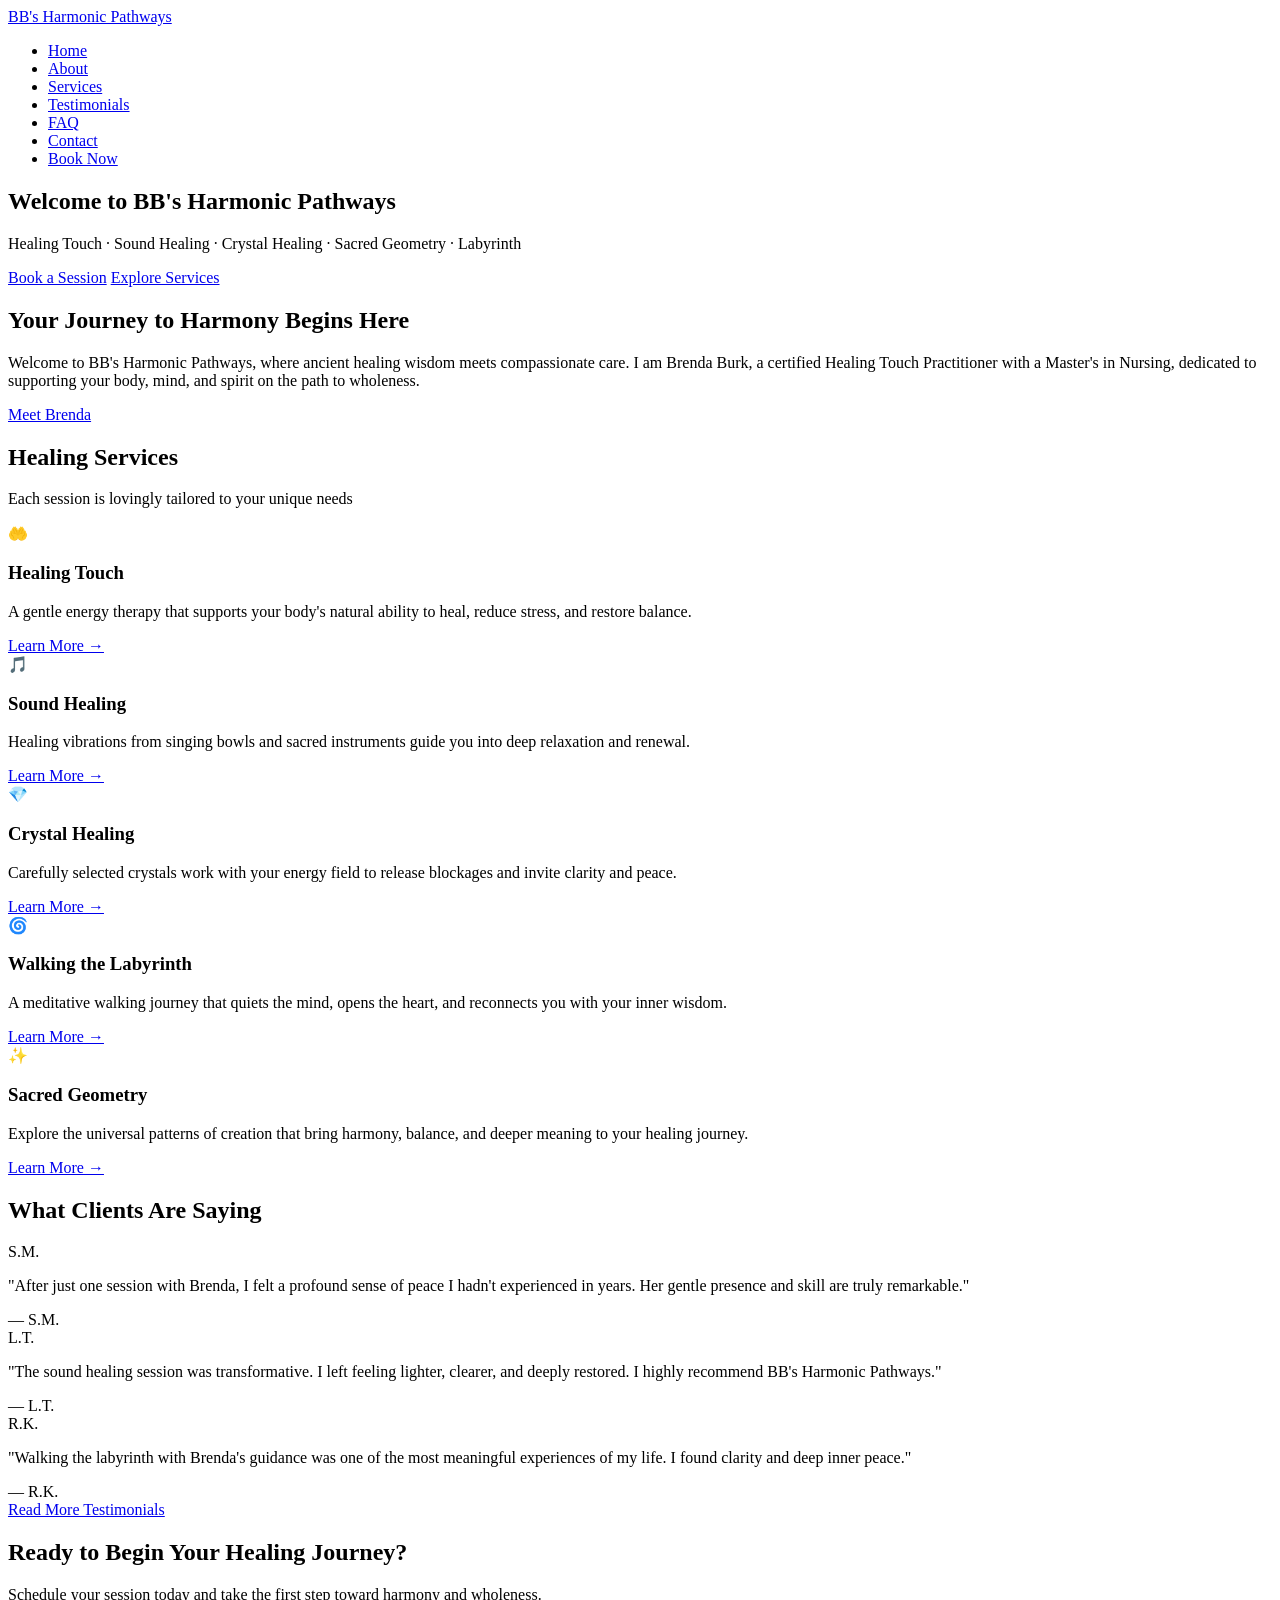
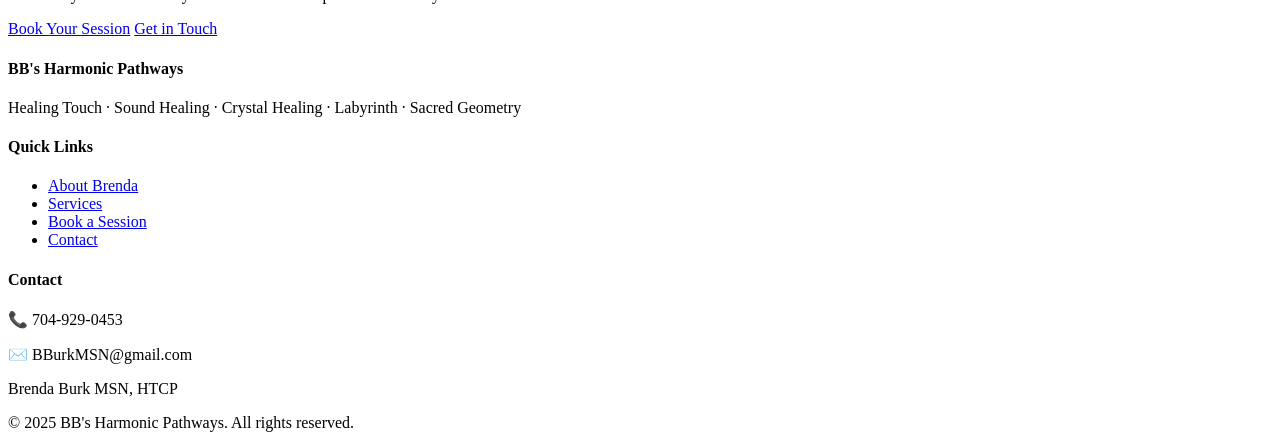
==== index.html @ 3b4ecc8a "Rename index.html.txt to index.html" ====
<!DOCTYPE html>
<html lang="en">
<head>
  <meta charset="UTF-8" />
  <meta name="viewport" content="width=device-width, initial-scale=1.0"/>
  <title>BB's Harmonic Pathways | Healing Touch & Sound Healing</title>
  <link rel="stylesheet" href="style.css" />
  <link href="https://fonts.googleapis.com/css2?family=Cormorant+Garamond:wght@300;400;600&family=Lato:wght@300;400&display=swap" rel="stylesheet"/>
</head>
<body>

  <!-- NAVIGATION -->
  <nav class="navbar">
    <div class="nav-container">
      <a href="index.html" class="nav-logo">BB's Harmonic Pathways</a>
      <ul class="nav-menu">
        <li><a href="index.html" class="active">Home</a></li>
        <li><a href="about.html">About</a></li>
        <li><a href="services.html">Services</a></li>
        <li><a href="testimonials.html">Testimonials</a></li>
        <li><a href="faq.html">FAQ</a></li>
        <li><a href="contact.html">Contact</a></li>
        <li><a href="booking.html" class="nav-book">Book Now</a></li>
      </ul>
    </div>
  </nav>

  <!-- HERO SECTION -->
  <section class="hero">
    <div class="hero-overlay"></div>
    <div class="hero-content">
      <h1>Welcome to BB's Harmonic Pathways</h1>
      <p>Healing Touch · Sound Healing · Crystal Healing · Sacred Geometry · Labyrinth</p>
      <a href="booking.html" class="btn-primary">Book a Session</a>
      <a href="services.html" class="btn-secondary">Explore Services</a>
    </div>
  </section>

  <!-- INTRO SECTION -->
  <section class="intro section-padding">
    <div class="container">
      <h2>Your Journey to Harmony Begins Here</h2>
      <p>Welcome to BB's Harmonic Pathways, where ancient healing wisdom meets compassionate care. I am Brenda Burk, a certified Healing Touch Practitioner with a Master's in Nursing, dedicated to supporting your body, mind, and spirit on the path to wholeness.</p>
      <a href="about.html" class="btn-primary">Meet Brenda</a>
    </div>
  </section>

  <!-- SERVICES OVERVIEW -->
  <section class="services-overview section-padding bg-light">
    <div class="container">
      <h2>Healing Services</h2>
      <p class="section-subtitle">Each session is lovingly tailored to your unique needs</p>
      <div class="services-grid">

        <div class="service-card">
          <div class="service-icon">🤲</div>
          <h3>Healing Touch</h3>
          <p>A gentle energy therapy that supports your body's natural ability to heal, reduce stress, and restore balance.</p>
          <a href="services.html#healing-touch" class="btn-link">Learn More →</a>
        </div>

        <div class="service-card">
          <div class="service-icon">🎵</div>
          <h3>Sound Healing</h3>
          <p>Healing vibrations from singing bowls and sacred instruments guide you into deep relaxation and renewal.</p>
          <a href="services.html#sound-healing" class="btn-link">Learn More →</a>
        </div>

        <div class="service-card">
          <div class="service-icon">💎</div>
          <h3>Crystal Healing</h3>
          <p>Carefully selected crystals work with your energy field to release blockages and invite clarity and peace.</p>
          <a href="services.html#crystal-healing" class="btn-link">Learn More →</a>
        </div>

        <div class="service-card">
          <div class="service-icon">🌀</div>
          <h3>Walking the Labyrinth</h3>
          <p>A meditative walking journey that quiets the mind, opens the heart, and reconnects you with your inner wisdom.</p>
          <a href="services.html#labyrinth" class="btn-link">Learn More →</a>
        </div>

        <div class="service-card">
          <div class="service-icon">✨</div>
          <h3>Sacred Geometry</h3>
          <p>Explore the universal patterns of creation that bring harmony, balance, and deeper meaning to your healing journey.</p>
          <a href="services.html#sacred-geometry" class="btn-link">Learn More →</a>
        </div>

      </div>
    </div>
  </section>

  <!-- TESTIMONIALS PREVIEW -->
  <section class="testimonials-preview section-padding">
    <div class="container">
      <h2>What Clients Are Saying</h2>
      <div class="testimonials-grid">

        <div class="testimonial-card">
          <div class="testimonial-avatar">S.M.</div>
          <p>"After just one session with Brenda, I felt a profound sense of peace I hadn't experienced in years. Her gentle presence and skill are truly remarkable."</p>
          <span class="testimonial-name">— S.M.</span>
        </div>

        <div class="testimonial-card">
          <div class="testimonial-avatar">L.T.</div>
          <p>"The sound healing session was transformative. I left feeling lighter, clearer, and deeply restored. I highly recommend BB's Harmonic Pathways."</p>
          <span class="testimonial-name">— L.T.</span>
        </div>

        <div class="testimonial-card">
          <div class="testimonial-avatar">R.K.</div>
          <p>"Walking the labyrinth with Brenda's guidance was one of the most meaningful experiences of my life. I found clarity and deep inner peace."</p>
          <span class="testimonial-name">— R.K.</span>
        </div>

      </div>
      <a href="testimonials.html" class="btn-primary">Read More Testimonials</a>
    </div>
  </section>

  <!-- CALL TO ACTION -->
  <section class="cta section-padding bg-dark">
    <div class="container">
      <h2>Ready to Begin Your Healing Journey?</h2>
      <p>Schedule your session today and take the first step toward harmony and wholeness.</p>
      <a href="booking.html" class="btn-primary">Book Your Session</a>
      <a href="contact.html" class="btn-secondary">Get in Touch</a>
    </div>
  </section>

  <!-- FOOTER -->
  <footer class="footer">
    <div class="container">
      <div class="footer-grid">
        <div class="footer-col">
          <h4>BB's Harmonic Pathways</h4>
          <p>Healing Touch · Sound Healing · Crystal Healing · Labyrinth · Sacred Geometry</p>
        </div>
        <div class="footer-col">
          <h4>Quick Links</h4>
          <ul>
            <li><a href="about.html">About Brenda</a></li>
            <li><a href="services.html">Services</a></li>
            <li><a href="booking.html">Book a Session</a></li>
            <li><a href="contact.html">Contact</a></li>
          </ul>
        </div>
        <div class="footer-col">
          <h4>Contact</h4>
          <p>📞 704-929-0453</p>
          <p>✉️ BBurkMSN@gmail.com</p>
          <p>Brenda Burk MSN, HTCP</p>
        </div>
      </div>
      <div class="footer-bottom">
        <p>&copy; 2025 BB's Harmonic Pathways. All rights reserved.</p>
      </div>
    </div>
  </footer>

</body>
</html>
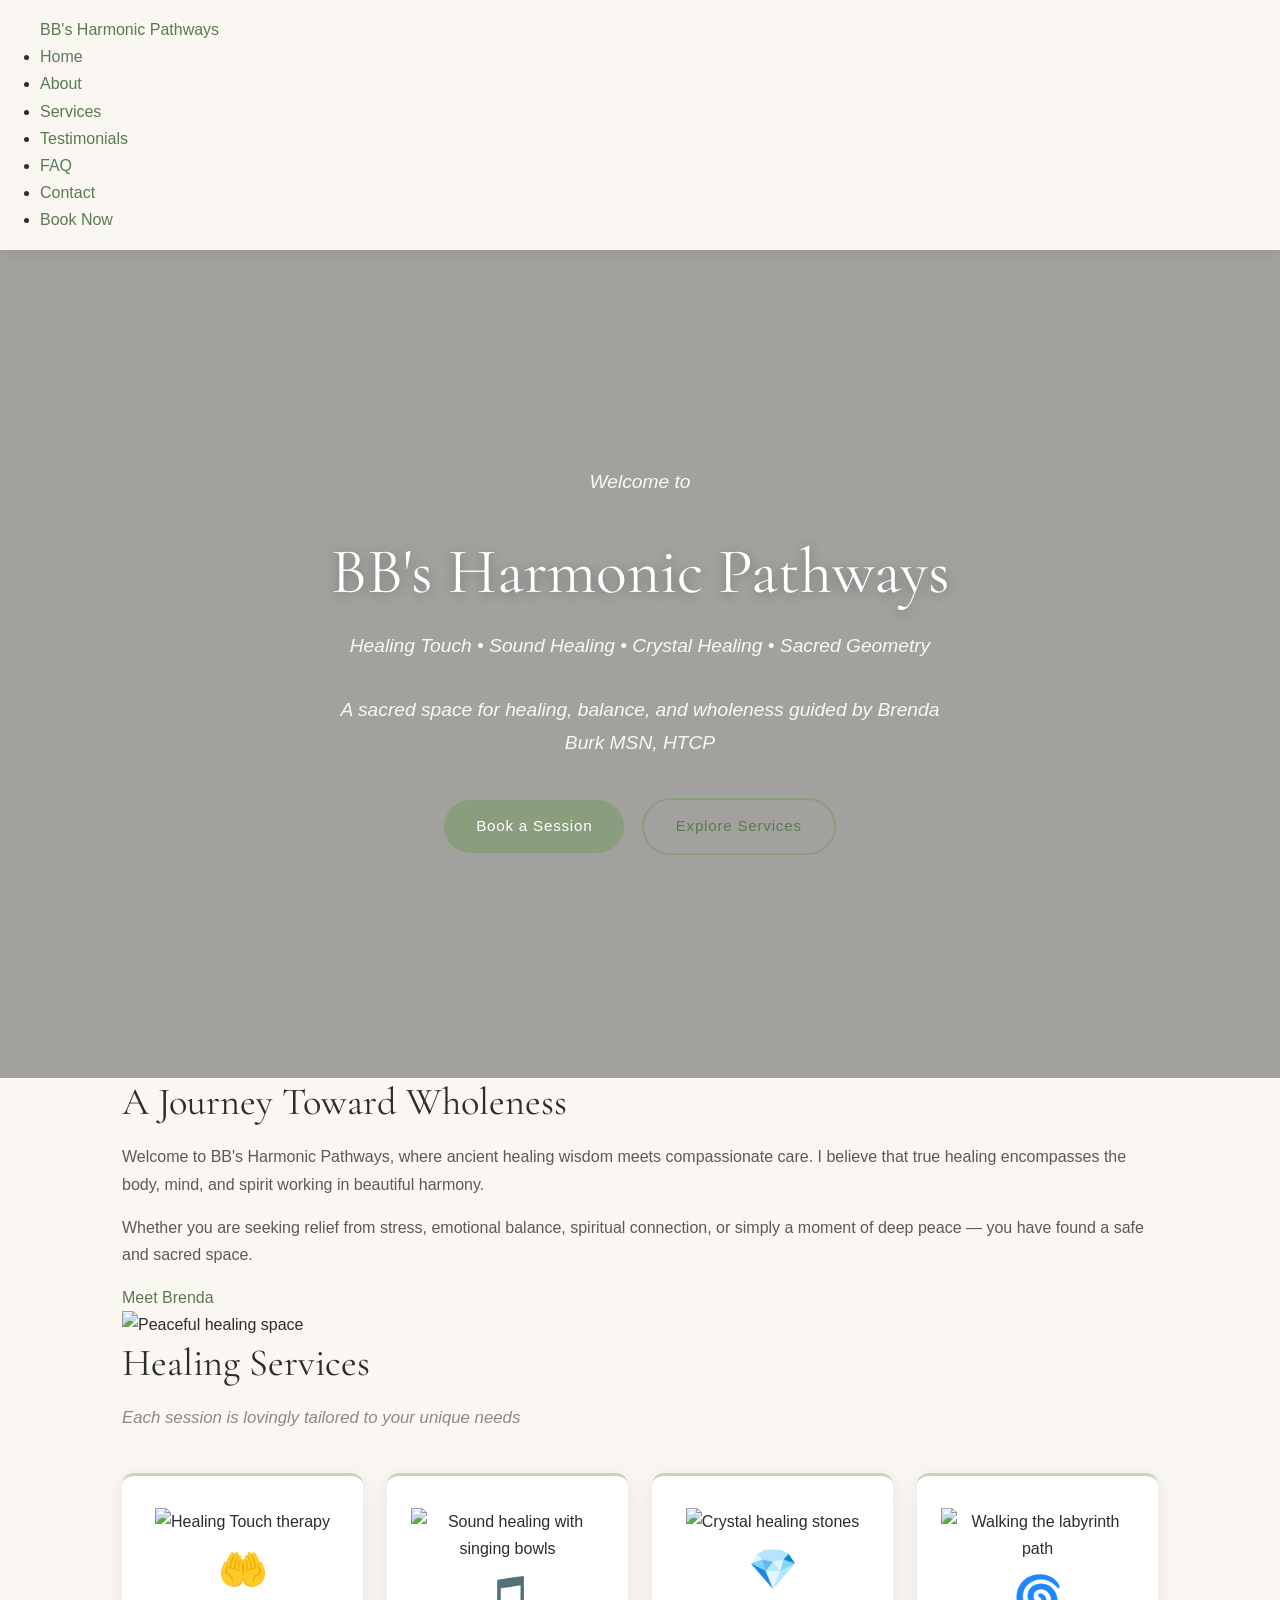
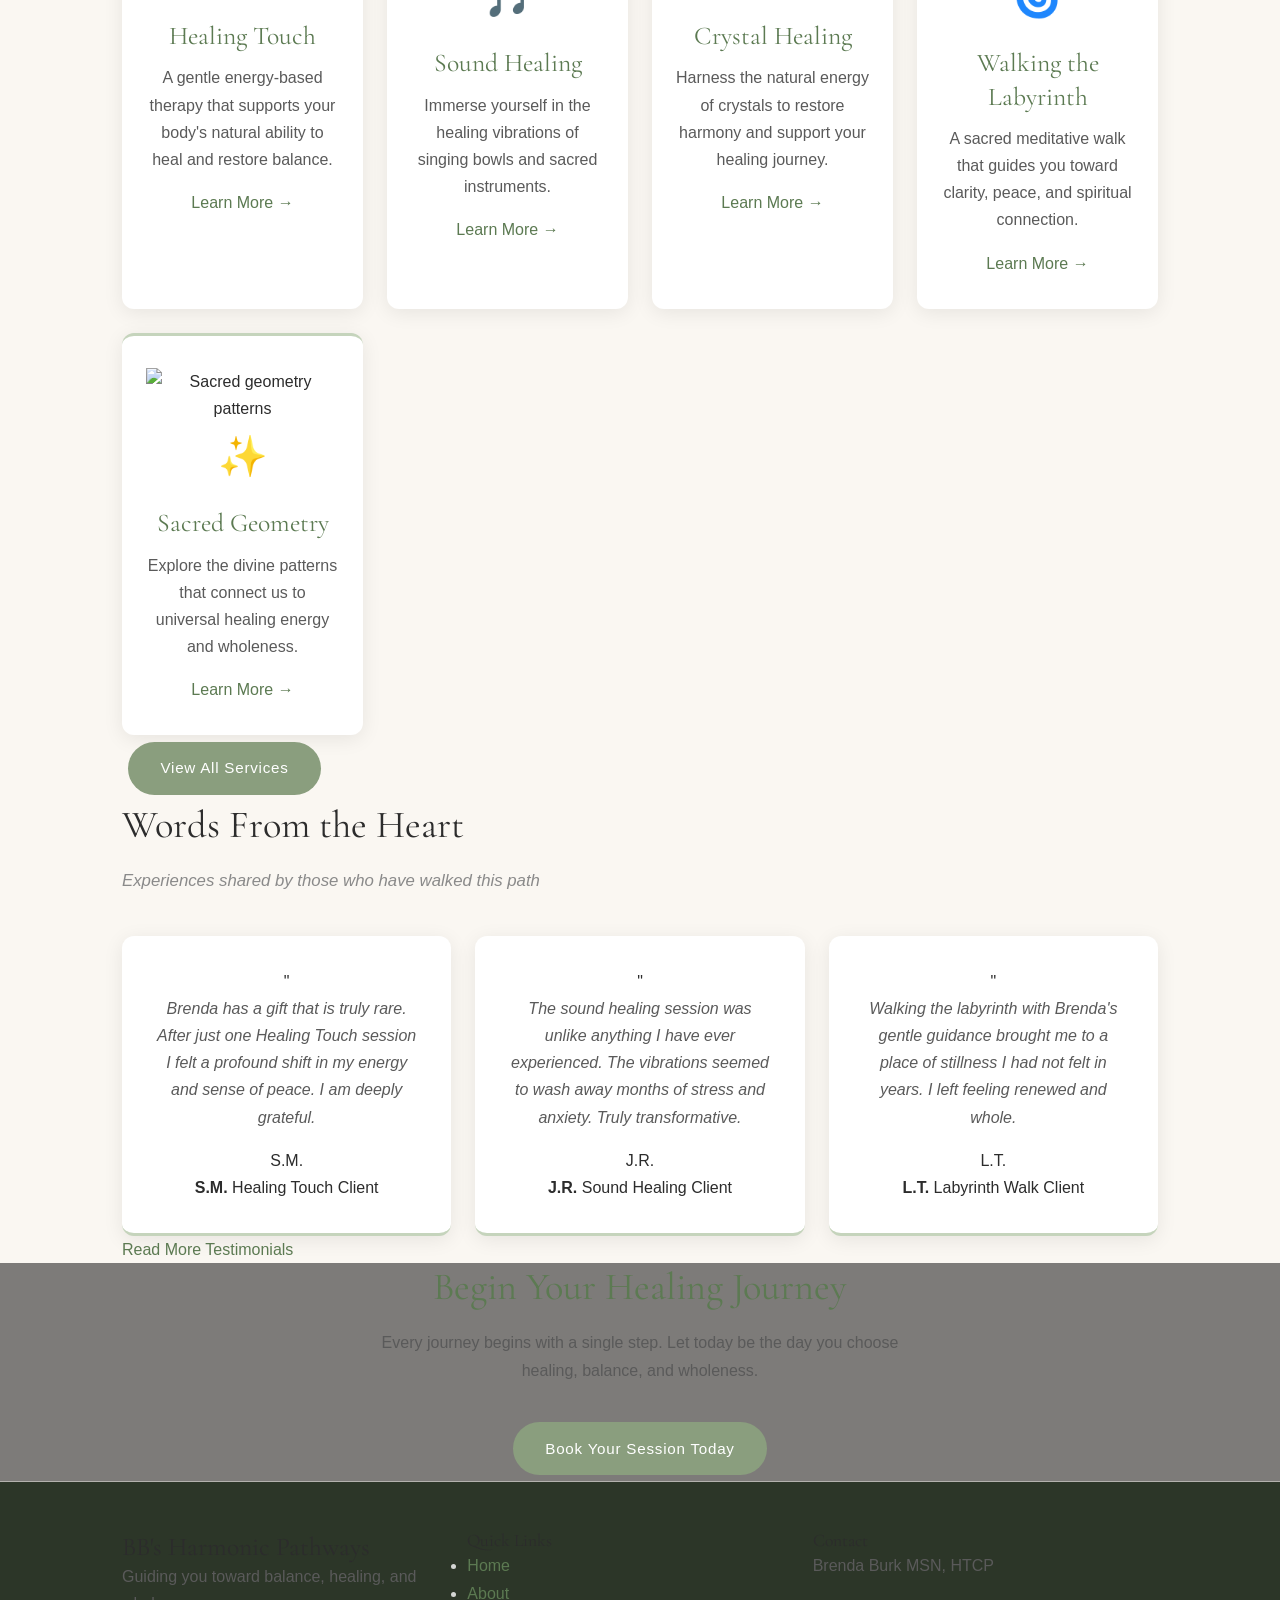
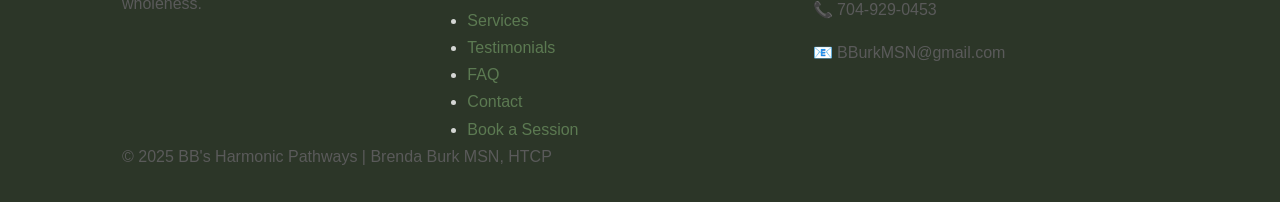
==== commit b452d0b8: "Update index.html" ====
--- a/index.html
+++ b/index.html
@@ -1,164 +1,229 @@
 <!DOCTYPE html>
 <html lang="en">
 <head>
-  <meta charset="UTF-8" />
-  <meta name="viewport" content="width=device-width, initial-scale=1.0"/>
-  <title>BB's Harmonic Pathways | Healing Touch & Sound Healing</title>
-  <link rel="stylesheet" href="style.css" />
-  <link href="https://fonts.googleapis.com/css2?family=Cormorant+Garamond:wght@300;400;600&family=Lato:wght@300;400&display=swap" rel="stylesheet"/>
+    <meta charset="UTF-8">
+    <meta name="viewport" content="width=device-width, initial-scale=1.0">
+    <title>BB's Harmonic Pathways | Healing Touch & Energy Healing</title>
+    <link rel="stylesheet" href="style.css">
+    <link href="https://fonts.googleapis.com/css2?family=Cormorant+Garamond:ital,wght@0,300;0,400;0,600;1,300&family=Raleway:wght@300;400;500&display=swap" rel="stylesheet">
 </head>
 <body>
 
-  <!-- NAVIGATION -->
-  <nav class="navbar">
+<!-- NAVIGATION -->
+<nav class="navbar">
     <div class="nav-container">
-      <a href="index.html" class="nav-logo">BB's Harmonic Pathways</a>
-      <ul class="nav-menu">
-        <li><a href="index.html" class="active">Home</a></li>
-        <li><a href="about.html">About</a></li>
-        <li><a href="services.html">Services</a></li>
-        <li><a href="testimonials.html">Testimonials</a></li>
-        <li><a href="faq.html">FAQ</a></li>
-        <li><a href="contact.html">Contact</a></li>
-        <li><a href="booking.html" class="nav-book">Book Now</a></li>
-      </ul>
-    </div>
-  </nav>
-
-  <!-- HERO SECTION -->
-  <section class="hero">
-    <div class="hero-overlay"></div>
+        <a href="index.html" class="nav-logo">BB's Harmonic Pathways</a>
+        <ul class="nav-menu">
+            <li><a href="index.html" class="active">Home</a></li>
+            <li><a href="about.html">About</a></li>
+            <li><a href="services.html">Services</a></li>
+            <li><a href="testimonials.html">Testimonials</a></li>
+            <li><a href="faq.html">FAQ</a></li>
+            <li><a href="contact.html">Contact</a></li>
+            <li><a href="booking.html" class="nav-book">Book Now</a></li>
+        </ul>
+    </div>
+</nav>
+
+<!-- HERO SECTION -->
+<section class="hero" style="background-image: linear-gradient(rgba(0,0,0,0.35), rgba(0,0,0,0.35)), url('https://images.unsplash.com/photo-1518241353330-0f7941c2d9b5?w=1920&q=80'); background-size: cover; background-position: center;">
     <div class="hero-content">
-      <h1>Welcome to BB's Harmonic Pathways</h1>
-      <p>Healing Touch · Sound Healing · Crystal Healing · Sacred Geometry · Labyrinth</p>
-      <a href="booking.html" class="btn-primary">Book a Session</a>
-      <a href="services.html" class="btn-secondary">Explore Services</a>
-    </div>
-  </section>
-
-  <!-- INTRO SECTION -->
-  <section class="intro section-padding">
-    <div class="container">
-      <h2>Your Journey to Harmony Begins Here</h2>
-      <p>Welcome to BB's Harmonic Pathways, where ancient healing wisdom meets compassionate care. I am Brenda Burk, a certified Healing Touch Practitioner with a Master's in Nursing, dedicated to supporting your body, mind, and spirit on the path to wholeness.</p>
-      <a href="about.html" class="btn-primary">Meet Brenda</a>
-    </div>
-  </section>
-
-  <!-- SERVICES OVERVIEW -->
-  <section class="services-overview section-padding bg-light">
-    <div class="container">
-      <h2>Healing Services</h2>
-      <p class="section-subtitle">Each session is lovingly tailored to your unique needs</p>
-      <div class="services-grid">
-
-        <div class="service-card">
-          <div class="service-icon">🤲</div>
-          <h3>Healing Touch</h3>
-          <p>A gentle energy therapy that supports your body's natural ability to heal, reduce stress, and restore balance.</p>
-          <a href="services.html#healing-touch" class="btn-link">Learn More →</a>
-        </div>
-
-        <div class="service-card">
-          <div class="service-icon">🎵</div>
-          <h3>Sound Healing</h3>
-          <p>Healing vibrations from singing bowls and sacred instruments guide you into deep relaxation and renewal.</p>
-          <a href="services.html#sound-healing" class="btn-link">Learn More →</a>
-        </div>
-
-        <div class="service-card">
-          <div class="service-icon">💎</div>
-          <h3>Crystal Healing</h3>
-          <p>Carefully selected crystals work with your energy field to release blockages and invite clarity and peace.</p>
-          <a href="services.html#crystal-healing" class="btn-link">Learn More →</a>
-        </div>
-
-        <div class="service-card">
-          <div class="service-icon">🌀</div>
-          <h3>Walking the Labyrinth</h3>
-          <p>A meditative walking journey that quiets the mind, opens the heart, and reconnects you with your inner wisdom.</p>
-          <a href="services.html#labyrinth" class="btn-link">Learn More →</a>
-        </div>
-
-        <div class="service-card">
-          <div class="service-icon">✨</div>
-          <h3>Sacred Geometry</h3>
-          <p>Explore the universal patterns of creation that bring harmony, balance, and deeper meaning to your healing journey.</p>
-          <a href="services.html#sacred-geometry" class="btn-link">Learn More →</a>
-        </div>
-
-      </div>
-    </div>
-  </section>
-
-  <!-- TESTIMONIALS PREVIEW -->
-  <section class="testimonials-preview section-padding">
-    <div class="container">
-      <h2>What Clients Are Saying</h2>
-      <div class="testimonials-grid">
-
-        <div class="testimonial-card">
-          <div class="testimonial-avatar">S.M.</div>
-          <p>"After just one session with Brenda, I felt a profound sense of peace I hadn't experienced in years. Her gentle presence and skill are truly remarkable."</p>
-          <span class="testimonial-name">— S.M.</span>
-        </div>
-
-        <div class="testimonial-card">
-          <div class="testimonial-avatar">L.T.</div>
-          <p>"The sound healing session was transformative. I left feeling lighter, clearer, and deeply restored. I highly recommend BB's Harmonic Pathways."</p>
-          <span class="testimonial-name">— L.T.</span>
-        </div>
-
-        <div class="testimonial-card">
-          <div class="testimonial-avatar">R.K.</div>
-          <p>"Walking the labyrinth with Brenda's guidance was one of the most meaningful experiences of my life. I found clarity and deep inner peace."</p>
-          <span class="testimonial-name">— R.K.</span>
-        </div>
-
-      </div>
-      <a href="testimonials.html" class="btn-primary">Read More Testimonials</a>
-    </div>
-  </section>
-
-  <!-- CALL TO ACTION -->
-  <section class="cta section-padding bg-dark">
-    <div class="container">
-      <h2>Ready to Begin Your Healing Journey?</h2>
-      <p>Schedule your session today and take the first step toward harmony and wholeness.</p>
-      <a href="booking.html" class="btn-primary">Book Your Session</a>
-      <a href="contact.html" class="btn-secondary">Get in Touch</a>
-    </div>
-  </section>
-
-  <!-- FOOTER -->
-  <footer class="footer">
-    <div class="container">
-      <div class="footer-grid">
-        <div class="footer-col">
-          <h4>BB's Harmonic Pathways</h4>
-          <p>Healing Touch · Sound Healing · Crystal Healing · Labyrinth · Sacred Geometry</p>
-        </div>
-        <div class="footer-col">
-          <h4>Quick Links</h4>
-          <ul>
-            <li><a href="about.html">About Brenda</a></li>
-            <li><a href="services.html">Services</a></li>
-            <li><a href="booking.html">Book a Session</a></li>
-            <li><a href="contact.html">Contact</a></li>
-          </ul>
-        </div>
-        <div class="footer-col">
-          <h4>Contact</h4>
-          <p>📞 704-929-0453</p>
-          <p>✉️ BBurkMSN@gmail.com</p>
-          <p>Brenda Burk MSN, HTCP</p>
-        </div>
-      </div>
-      <div class="footer-bottom">
-        <p>&copy; 2025 BB's Harmonic Pathways. All rights reserved.</p>
-      </div>
-    </div>
-  </footer>
+        <p class="hero-subtitle">Welcome to</p>
+        <h1>BB's Harmonic Pathways</h1>
+        <p class="hero-tagline">Healing Touch • Sound Healing • Crystal Healing • Sacred Geometry</p>
+        <p class="hero-description">A sacred space for healing, balance, and wholeness guided by Brenda Burk MSN, HTCP</p>
+        <div class="hero-buttons">
+            <a href="booking.html" class="btn btn-primary">Book a Session</a>
+            <a href="services.html" class="btn btn-secondary">Explore Services</a>
+        </div>
+    </div>
+</section>
+
+<!-- WELCOME SECTION -->
+<section class="welcome-section">
+    <div class="container">
+        <div class="welcome-grid">
+            <div class="welcome-text">
+                <h2>A Journey Toward Wholeness</h2>
+                <p>Welcome to BB's Harmonic Pathways, where ancient healing wisdom meets compassionate care. I believe that true healing encompasses the body, mind, and spirit working in beautiful harmony.</p>
+                <p>Whether you are seeking relief from stress, emotional balance, spiritual connection, or simply a moment of deep peace — you have found a safe and sacred space.</p>
+                <a href="about.html" class="btn btn-outline">Meet Brenda</a>
+            </div>
+            <div class="welcome-image">
+                <img src="https://images.unsplash.com/photo-1506126613408-eca07ce68773?w=600&q=80" 
+                     alt="Peaceful healing space" 
+                     class="rounded-image">
+            </div>
+        </div>
+    </div>
+</section>
+
+<!-- SERVICES PREVIEW -->
+<section class="services-preview">
+    <div class="container">
+        <h2 class="section-title">Healing Services</h2>
+        <p class="section-subtitle">Each session is lovingly tailored to your unique needs</p>
+
+        <div class="services-grid">
+
+            <div class="service-card">
+                <div class="service-card-image">
+                    <img src="https://images.unsplash.com/photo-1545205597-3d9d02c29597?w=400&q=80" 
+                         alt="Healing Touch therapy">
+                </div>
+                <div class="service-icon">🤲</div>
+                <h3>Healing Touch</h3>
+                <p>A gentle energy-based therapy that supports your body's natural ability to heal and restore balance.</p>
+                <a href="services.html#healing-touch" class="service-link">Learn More →</a>
+            </div>
+
+            <div class="service-card">
+                <div class="service-card-image">
+                    <img src="https://images.unsplash.com/photo-1471478331149-c72f17e33c73?w=400&q=80" 
+                         alt="Sound healing with singing bowls">
+                </div>
+                <div class="service-icon">🎵</div>
+                <h3>Sound Healing</h3>
+                <p>Immerse yourself in the healing vibrations of singing bowls and sacred instruments.</p>
+                <a href="services.html#sound-healing" class="service-link">Learn More →</a>
+            </div>
+
+            <div class="service-card">
+                <div class="service-card-image">
+                    <img src="https://images.unsplash.com/photo-1567016432779-094069958ea5?w=400&q=80" 
+                         alt="Crystal healing stones">
+                </div>
+                <div class="service-icon">💎</div>
+                <h3>Crystal Healing</h3>
+                <p>Harness the natural energy of crystals to restore harmony and support your healing journey.</p>
+                <a href="services.html#crystal-healing" class="service-link">Learn More →</a>
+            </div>
+
+            <div class="service-card">
+                <div class="service-card-image">
+                    <img src="https://images.unsplash.com/photo-1528715471579-d1bcf0ba5e83?w=400&q=80" 
+                         alt="Walking the labyrinth path">
+                </div>
+                <div class="service-icon">🌀</div>
+                <h3>Walking the Labyrinth</h3>
+                <p>A sacred meditative walk that guides you toward clarity, peace, and spiritual connection.</p>
+                <a href="services.html#labyrinth" class="service-link">Learn More →</a>
+            </div>
+
+            <div class="service-card">
+                <div class="service-card-image">
+                    <img src="https://images.unsplash.com/photo-1502134249126-9f3755a50d78?w=400&q=80" 
+                         alt="Sacred geometry patterns">
+                </div>
+                <div class="service-icon">✨</div>
+                <h3>Sacred Geometry</h3>
+                <p>Explore the divine patterns that connect us to universal healing energy and wholeness.</p>
+                <a href="services.html#sacred-geometry" class="service-link">Learn More →</a>
+            </div>
+
+        </div>
+
+        <div class="centered">
+            <a href="services.html" class="btn btn-primary">View All Services</a>
+        </div>
+    </div>
+</section>
+
+<!-- TESTIMONIALS PREVIEW -->
+<section class="testimonials-preview">
+    <div class="container">
+        <h2 class="section-title">Words From the Heart</h2>
+        <p class="section-subtitle">Experiences shared by those who have walked this path</p>
+
+        <div class="testimonials-grid">
+
+            <div class="testimonial-card">
+                <div class="quote-mark">"</div>
+                <p>Brenda has a gift that is truly rare. After just one Healing Touch session I felt a profound shift in my energy and sense of peace. I am deeply grateful.</p>
+                <div class="testimonial-author">
+                    <div class="author-avatar">S.M.</div>
+                    <div class="author-info">
+                        <strong>S.M.</strong>
+                        <span>Healing Touch Client</span>
+                    </div>
+                </div>
+            </div>
+
+            <div class="testimonial-card">
+                <div class="quote-mark">"</div>
+                <p>The sound healing session was unlike anything I have ever experienced. The vibrations seemed to wash away months of stress and anxiety. Truly transformative.</p>
+                <div class="testimonial-author">
+                    <div class="author-avatar">J.R.</div>
+                    <div class="author-info">
+                        <strong>J.R.</strong>
+                        <span>Sound Healing Client</span>
+                    </div>
+                </div>
+            </div>
+
+            <div class="testimonial-card">
+                <div class="quote-mark">"</div>
+                <p>Walking the labyrinth with Brenda's gentle guidance brought me to a place of stillness I had not felt in years. I left feeling renewed and whole.</p>
+                <div class="testimonial-author">
+                    <div class="author-avatar">L.T.</div>
+                    <div class="author-info">
+                        <strong>L.T.</strong>
+                        <span>Labyrinth Walk Client</span>
+                    </div>
+                </div>
+            </div>
+
+        </div>
+
+        <div class="centered">
+            <a href="testimonials.html" class="btn btn-outline">Read More Testimonials</a>
+        </div>
+    </div>
+</section>
+
+<!-- CALL TO ACTION -->
+<section class="cta-section" style="background-image: linear-gradient(rgba(0,0,0,0.5), rgba(0,0,0,0.5)), url('https://images.unsplash.com/photo-1470252649378-9c29740c9fa8?w=1920&q=80'); background-size: cover; background-position: center;">
+    <div class="container">
+        <div class="cta-content">
+            <h2>Begin Your Healing Journey</h2>
+            <p>Every journey begins with a single step. Let today be the day you choose healing, balance, and wholeness.</p>
+            <a href="booking.html" class="btn btn-primary btn-large">Book Your Session Today</a>
+        </div>
+    </div>
+</section>
+
+<!-- FOOTER -->
+<footer class="footer">
+    <div class="container">
+        <div class="footer-grid">
+            <div class="footer-brand">
+                <h3>BB's Harmonic Pathways</h3>
+                <p>Guiding you toward balance, healing, and wholeness.</p>
+            </div>
+            <div class="footer-links">
+                <h4>Quick Links</h4>
+                <ul>
+                    <li><a href="index.html">Home</a></li>
+                    <li><a href="about.html">About</a></li>
+                    <li><a href="services.html">Services</a></li>
+                    <li><a href="testimonials.html">Testimonials</a></li>
+                    <li><a href="faq.html">FAQ</a></li>
+                    <li><a href="contact.html">Contact</a></li>
+                    <li><a href="booking.html">Book a Session</a></li>
+                </ul>
+            </div>
+            <div class="footer-contact">
+                <h4>Contact</h4>
+                <p>Brenda Burk MSN, HTCP</p>
+                <p>📞 704-929-0453</p>
+                <p>📧 BBurkMSN@gmail.com</p>
+            </div>
+        </div>
+        <div class="footer-bottom">
+            <p>&copy; 2025 BB's Harmonic Pathways | Brenda Burk MSN, HTCP</p>
+        </div>
+    </div>
+</footer>
 
 </body>
 </html>
--- a/style.css
+++ b/style.css
@@ -0,0 +1,580 @@
+/* ============================================
+   BB'S HARMONIC PATHWAYS — MAIN STYLESHEET
+   ============================================ */
+
+/* --- RESET & BASE --- */
+*, *::before, *::after { box-sizing: border-box; margin: 0; padding: 0; }
+
+:root {
+  --sage: #8a9e7e;
+  --sage-light: #c5d4bc;
+  --sage-dark: #5c7a52;
+  --cream: #faf7f2;
+  --warm-white: #f5f0e8;
+  --gold: #c9a96e;
+  --gold-light: #e8d5b0;
+  --text-dark: #2c2c2c;
+  --text-mid: #5a5a5a;
+  --text-light: #8a8a8a;
+  --font-heading: 'Cormorant Garamond', serif;
+  --font-body: 'Lato', sans-serif;
+  --shadow: 0 4px 20px rgba(0,0,0,0.08);
+  --shadow-hover: 0 8px 30px rgba(0,0,0,0.15);
+  --radius: 12px;
+  --transition: all 0.3s ease;
+}
+
+html { scroll-behavior: smooth; }
+
+body {
+  font-family: var(--font-body);
+  color: var(--text-dark);
+  background-color: var(--cream);
+  line-height: 1.7;
+}
+
+/* --- TYPOGRAPHY --- */
+h1, h2, h3, h4 {
+  font-family: var(--font-heading);
+  font-weight: 400;
+  line-height: 1.3;
+  color: var(--text-dark);
+}
+h1 { font-size: clamp(2rem, 5vw, 3.5rem); }
+h2 { font-size: clamp(1.6rem, 3vw, 2.4rem); margin-bottom: 1rem; }
+h3 { font-size: clamp(1.2rem, 2vw, 1.6rem); }
+h4 { font-size: 1.1rem; }
+p { margin-bottom: 1rem; color: var(--text-mid); }
+a { color: var(--sage-dark); text-decoration: none; transition: var(--transition); }
+a:hover { color: var(--gold); }
+
+/* --- LAYOUT --- */
+.container { max-width: 1100px; margin: 0 auto; padding: 0 2rem; }
+.section-padding { padding: 5rem 2rem; }
+.bg-light { background-color: var(--warm-white); }
+.bg-sage { background-color: var(--sage-light); }
+.center-btn { text-align: center; margin-top: 2.5rem; }
+.section-subtitle { color: var(--text-light); font-style: italic; margin-bottom: 2.5rem; font-size: 1.05rem; }
+
+/* --- BUTTONS --- */
+.btn-primary, .btn-secondary {
+  display: inline-block;
+  padding: 0.85rem 2rem;
+  border-radius: 50px;
+  font-family: var(--font-body);
+  font-size: 0.95rem;
+  letter-spacing: 0.05em;
+  cursor: pointer;
+  transition: var(--transition);
+  margin: 0.4rem;
+  border: none;
+}
+.btn-primary {
+  background-color: var(--sage);
+  color: white;
+}
+.btn-primary:hover {
+  background-color: var(--sage-dark);
+  color: white;
+  transform: translateY(-2px);
+  box-shadow: var(--shadow-hover);
+}
+.btn-secondary {
+  background-color: transparent;
+  color: var(--sage-dark);
+  border: 2px solid var(--sage);
+}
+.btn-secondary:hover {
+  background-color: var(--sage);
+  color: white;
+  transform: translateY(-2px);
+}
+.full-width { width: 100%; text-align: center; }
+
+/* --- NAVBAR --- */
+.navbar {
+  position: sticky;
+  top: 0;
+  z-index: 1000;
+  background-color: rgba(250, 247, 242, 0.97);
+  backdrop-filter: blur(8px);
+  display: flex;
+  align-items: center;
+  justify-content: space-between;
+  padding: 1rem 2.5rem;
+  box-shadow: 0 2px 12px rgba(0,0,0,0.07);
+}
+.nav-brand {
+  font-family: var(--font-heading);
+  font-size: 1.4rem;
+  color: var(--sage-dark);
+  font-weight: 600;
+  letter-spacing: 0.02em;
+}
+.nav-links {
+  list-style: none;
+  display: flex;
+  gap: 1.5rem;
+  align-items: center;
+}
+.nav-links a {
+  font-size: 0.9rem;
+  color: var(--text-mid);
+  letter-spacing: 0.04em;
+  padding: 0.3rem 0;
+  border-bottom: 2px solid transparent;
+}
+.nav-links a:hover, .nav-links a.active {
+  color: var(--sage-dark);
+  border-bottom-color: var(--sage);
+}
+.nav-cta {
+  background-color: var(--sage) !important;
+  color: white !important;
+  padding: 0.5rem 1.2rem !important;
+  border-radius: 50px !important;
+  border-bottom: none !important;
+}
+.nav-cta:hover { background-color: var(--sage-dark) !important; }
+.hamburger { display: none; font-size: 1.6rem; cursor: pointer; color: var(--sage-dark); }
+
+/* --- HERO --- */
+.hero {
+  position: relative;
+  min-height: 92vh;
+  display: flex;
+  align-items: center;
+  justify-content: center;
+  background: linear-gradient(135deg, #d4e4cb 0%, #c5d4bc 30%, #b8cdb0 60%, #a8c4a0 100%);
+  overflow: hidden;
+}
+.hero::before {
+  content: '';
+  position: absolute;
+  inset: 0;
+  background: url('assets/images/hero-bg.jpg') center/cover no-repeat;
+  opacity: 0.3;
+}
+.hero-overlay {
+  position: absolute;
+  inset: 0;
+  background: linear-gradient(to bottom, rgba(90,122,82,0.3), rgba(44,44,44,0.15));
+}
+.hero-content {
+  position: relative;
+  text-align: center;
+  padding: 2rem;
+  max-width: 700px;
+}
+.hero-content h1 {
+  color: white;
+  text-shadow: 0 2px 12px rgba(0,0,0,0.3);
+  margin-bottom: 1rem;
+  font-size: clamp(2.2rem, 5vw, 4rem);
+}
+.hero-content p {
+  color: rgba(255,255,255,0.92);
+  font-size: 1.2rem;
+  margin-bottom: 2rem;
+  font-style: italic;
+}
+
+/* --- PAGE HERO --- */
+.page-hero {
+  position: relative;
+  min-height: 40vh;
+  display: flex;
+  align-items: center;
+  justify-content: center;
+  background: linear-gradient(135deg, #c5d4bc, #a8c4a0);
+  overflow: hidden;
+}
+.page-hero::before {
+  content: '';
+  position: absolute;
+  inset: 0;
+  background: url('assets/images/page-hero-bg.jpg') center/cover no-repeat;
+  opacity: 0.25;
+}
+.page-hero-overlay {
+  position: absolute;
+  inset: 0;
+  background: rgba(90,122,82,0.25);
+}
+.page-hero-content {
+  position: relative;
+  text-align: center;
+  padding: 2rem;
+}
+.page-hero-content h1 { color: white; text-shadow: 0 2px 10px rgba(0,0,0,0.25); }
+.page-hero-content p { color: rgba(255,255,255,0.9); font-style: italic; font-size: 1.1rem; }
+
+/* --- INTRO --- */
+.intro { text-align: center; }
+.intro .container { max-width: 750px; }
+.intro h2 { color: var(--sage-dark); margin-bottom: 1.5rem; }
+
+/* --- SERVICES GRID --- */
+.services-grid {
+  display: grid;
+  grid-template-columns: repeat(auto-fit, minmax(200px, 1fr));
+  gap: 1.5rem;
+  margin-top: 2rem;
+}
+.service-card {
+  background: white;
+  border-radius: var(--radius);
+  padding: 2rem 1.5rem;
+  text-align: center;
+  box-shadow: var(--shadow);
+  transition: var(--transition);
+  border-top: 3px solid var(--sage-light);
+}
+.service-card:hover {
+  transform: translateY(-5px);
+  box-shadow: var(--shadow-hover);
+  border-top-color: var(--sage);
+}
+.service-icon { font-size: 2.5rem; margin-bottom: 1rem; }
+.service-card h3 { color: var(--sage-dark); margin-bottom: 0.75rem; }
+.card-link { color: var(--sage); font-size: 0.9rem; font-weight: 400; }
+.card-link:hover { color: var(--gold); }
+
+/* --- ABOUT PREVIEW --- */
+.about-flex {
+  display: flex;
+  align-items: center;
+  gap: 3rem;
+  flex-wrap: wrap;
+}
+.about-image-placeholder {
+  position: relative;
+  flex-shrink: 0;
+}
+.about-image-placeholder img {
+  width: 220px;
+  height: 220px;
+  border-radius: 50%;
+  object-fit: cover;
+  border: 4px solid var(--sage-light);
+  box-shadow: var(--shadow);
+}
+.initials-circle {
+  width: 220px;
+  height: 220px;
+  border-radius: 50%;
+  background: linear-gradient(135deg, var(--sage-light), var(--sage));
+  display: flex;
+  align-items: center;
+  justify-content: center;
+  font-family: var(--font-heading);
+  font-size: 3rem;
+  color: white;
+  box-shadow: var(--shadow);
+}
+.initials-circle.large { width: 240px; height: 240px; font-size: 3.5rem; }
+.about-text { flex: 1; min-width: 280px; }
+.about-text h2 { color: var(--sage-dark); }
+
+/* --- ABOUT FULL PAGE --- */
+.about-photo-wrap {
+  position: relative;
+  display: flex;
+  flex-direction: column;
+  align-items: center;
+  gap: 1rem;
+  flex-shrink: 0;
+}
+.about-photo {
+  width: 280px;
+  height: 280px;
+  border-radius: 50%;
+  object-fit: cover;
+  border: 5px solid var(--sage-light);
+  box-shadow: var(--shadow-hover);
+}
+.credentials-badge {
+  display: flex;
+  gap: 0.5rem;
+  flex-wrap: wrap;
+  justify-content: center;
+}
+.credentials-badge span {
+  background: var(--sage);
+  color: white;
+  padding: 0.3rem 0.8rem;
+  border-radius: 50px;
+  font-size: 0.8rem;
+  letter-spacing: 0.05em;
+}
+.about-bio { flex: 1; min-width: 280px; }
+.about-bio h2 { color: var(--sage-dark); margin-bottom: 1rem; }
+
+/* --- PHILOSOPHY --- */
+.philosophy-grid {
+  display: grid;
+  grid-template-columns: repeat(auto-fit, minmax(220px, 1fr));
+  gap: 1.5rem;
+  margin-top: 2rem;
+}
+.philosophy-card {
+  background: white;
+  border-radius: var(--radius);
+  padding: 2rem;
+  text-align: center;
+  box-shadow: var(--shadow);
+  transition: var(--transition);
+}
+.philosophy-card:hover { transform: translateY(-4px); box-shadow: var(--shadow-hover); }
+.philosophy-icon { font-size: 2.2rem; margin-bottom: 1rem; }
+.philosophy-card h3 { color: var(--sage-dark); margin-bottom: 0.75rem; }
+
+/* --- CREDENTIALS --- */
+.credentials-list { display: flex; flex-direction: column; gap: 1.2rem; margin-top: 2rem; }
+.credential-item {
+  display: flex;
+  align-items: flex-start;
+  gap: 1.2rem;
+  background: white;
+  border-radius: var(--radius);
+  padding: 1.5rem;
+  box-shadow: var(--shadow);
+}
+.credential-icon { font-size: 1.8rem; flex-shrink: 0; }
+.credential-text h4 { color: var(--sage-dark); margin-bottom: 0.3rem; }
+.credential-text p { margin: 0; font-size: 0.95rem; }
+
+/* --- QUOTE --- */
+.featured-quote {
+  font-family: var(--font-heading);
+  font-size: clamp(1.3rem, 3vw, 1.9rem);
+  font-style: italic;
+  color: var(--sage-dark);
+  text-align: center;
+  max-width: 700px;
+  margin: 0 auto;
+  line-height: 1.6;
+}
+.featured-quote cite {
+  display: block;
+  font-size: 1rem;
+  color: var(--text-light);
+  margin-top: 1rem;
+  font-style: normal;
+}
+
+/* --- TESTIMONIALS --- */
+.testimonials-grid {
+  display: grid;
+  grid-template-columns: repeat(auto-fit, minmax(280px, 1fr));
+  gap: 1.5rem;
+  margin-top: 2rem;
+}
+.testimonials-grid.large { grid-template-columns: repeat(auto-fit, minmax(300px, 1fr)); }
+.testimonial-card {
+  background: white;
+  border-radius: var(--radius);
+  padding: 2rem;
+  box-shadow: var(--shadow);
+  text-align: center;
+  transition: var(--transition);
+  border-bottom: 3px solid var(--sage-light);
+}
+.testimonial-card:hover { transform: translateY(-4px); box-shadow: var(--shadow-hover); }
+.testimonial-avatar {
+  width: 60px;
+  height: 60px;
+  border-radius: 50%;
+  background: linear-gradient(135deg, var(--sage-light), var(--sage));
+  color: white;
+  font-family: var(--font-heading);
+  font-size: 1rem;
+  display: flex;
+  align-items: center;
+  justify-content: center;
+  margin: 0 auto 1rem;
+}
+.testimonial-card p { font-style: italic; color: var(--text-mid); }
+.testimonial-name { display: block; font-size: 0.9rem; color: var(--sage-dark); font-weight: 400; margin-top: 0.5rem; }
+.testimonial-service { display: block; font-size: 0.8rem; color: var(--text-light); margin-top: 0.3rem; }
+
+/* --- SERVICE FULL PAGES --- */
+.service-flex {
+  display: flex;
+  gap: 3rem;
+  align-items: flex-start;
+  flex-wrap: wrap;
+}
+.service-flex.reverse { flex-direction: row-reverse; }
+.service-image-block {
+  flex-shrink: 0;
+  text-align: center;
+  width: 200px;
+}
+.service-image-block img {
+  width: 100%;
+  border-radius: var(--radius);
+  box-shadow: var(--shadow);
+  margin-top: 1rem;
+}
+.service-icon-large { font-size: 5rem; }
+.service-detail { flex: 1; min-width: 280px; }
+.service-detail h2 { color: var(--sage-dark); margin-bottom: 0.5rem; }
+.service-tagline { font-style: italic; color: var(--text-light); margin-bottom: 1.5rem; font-size: 1.05rem; }
+.benefits-list { list-style: none; margin: 1rem 0 1.5rem; }
+.benefits-list li { padding: 0.4rem 0; color: var(--text-mid); }
+.service-booking { margin-top: 1.5rem; padding-top: 1.5rem; border-top: 1px solid var(--sage-light); }
+
+/* --- FAQ --- */
+.faq-accordion { margin-top: 2rem; }
+.faq-item { border-bottom: 1px solid var(--sage-light); }
+.faq-question {
+  width: 100%;
+  background: none;
+  border: none;
+  text-align: left;
+  padding: 1.2rem 0;
+  font-family: var(--font-heading);
+  font-size: 1.15rem;
+  color: var(--text-dark);
+  cursor: pointer;
+  display: flex;
+  justify-content: space-between;
+  align-items: center;
+  transition: var(--transition);
+}
+.faq-question:hover { color: var(--sage-dark); }
+.faq-icon { font-size: 1.4rem; color: var(--sage); flex-shrink: 0; }
+.faq-answer { max-height: 0; overflow: hidden; transition: max-height 0.4s ease; }
+.faq-answer p { padding: 0 0 1.2rem; color: var(--text-mid); }
+.faq-item.open .faq-question { color: var(--sage-dark); }
+
+/* --- CONTACT --- */
+.contact-flex {
+  display: flex;
+  gap: 3rem;
+  flex-wrap: wrap;
+  align-items: flex-start;
+}
+.contact-info { flex: 1; min-width: 260px; }
+.contact-info h2 { color: var(--sage-dark); margin-bottom: 1rem; }
+.contact-detail {
+  display: flex;
+  align-items: flex-start;
+  gap: 1rem;
+  margin-bottom: 1.5rem;
+}
+.contact-icon { font-size: 1.5rem; flex-shrink: 0; }
+.contact-detail h4 { color: var(--sage-dark); margin-bottom: 0.2rem; }
+.contact-note {
+  background: var(--warm-white);
+  border-left: 3px solid var(--sage);
+  padding: 1rem 1.2rem;
+  border-radius: 0 var(--radius) var(--radius) 0;
+  margin-top: 1.5rem;
+}
+.contact-form-wrap { flex: 1; min-width: 280px; }
+.contact-form-wrap h2 { color: var(--sage-dark); margin-bottom: 1.5rem; }
+.contact-form { display: flex; flex-direction: column; gap: 1.2rem; }
+.form-group { display: flex; flex-direction: column; gap: 0.4rem; }
+.form-group label { font-size: 0.9rem; color: var(--text-mid); letter-spacing: 0.03em; }
+.form-group input,
+.form-group select,
+.form-group textarea {
+  padding: 0.8rem 1rem;
+  border: 1px solid var(--sage-light);
+  border-radius: 8px;
+  font-family: var(--font-body);
+  font-size: 0.95rem;
+  background: white;
+  color: var(--text-dark);
+  transition: var(--transition);
+}
+.form-group input:focus,
+.form-group select:focus,
+.form-group textarea:focus {
+  outline: none;
+  border-color: var(--sage);
+  box-shadow: 0 0 0 3px rgba(138,158,126,0.15);
+}
+.form-group textarea { resize: vertical; }
+
+/* --- BOOKING --- */
+.sessions-grid {
+  display: grid;
+  grid-template-columns: repeat(auto-fit, minmax(180px, 1fr));
+  gap: 1.5rem;
+  margin-top: 2rem;
+}
+.session-card {
+  background: white;
+  border-radius: var(--radius);
+  padding: 1.8rem 1.2rem;
+  text-align: center;
+  box-shadow: var(--shadow);
+  transition: var(--transition);
+  border-top: 3px solid var(--gold-light);
+}
+.session-card:hover { transform: translateY(-4px); box-shadow: var(--shadow-hover); border-top-color: var(--gold); }
+.session-icon { font-size: 2.2rem; margin-bottom: 0.8rem; }
+.session-card h3 { color: var(--sage-dark); font-size: 1.1rem; margin-bottom: 0.3rem; }
+.session-card p:first-of-type { color: var(--gold); font-size: 0.9rem; margin-bottom: 0.5rem; }
+.signup-genius-wrap {
+  background: white;
+  border-radius: var(--radius);
+  padding: 1rem;
+  box-shadow: var(--shadow);
+  margin: 2rem 0;
+  overflow: hidden;
+}
+.booking-backup {
+  text-align: center;
+  margin-top: 1.5rem;
+  padding: 1.5rem;
+  background: var(--cream);
+  border-radius: var(--radius);
+}
+.booking-backup p { margin-bottom: 0.8rem; color: var(--text-mid); }
+.tips-grid {
+  display: grid;
+  grid-template-columns: repeat(auto-fit, minmax(180px, 1fr));
+  gap: 1.5rem;
+  margin-top: 2rem;
+}
+.tip-card {
+  background: white;
+  border-radius: var(--radius);
+  padding: 1.5rem;
+  text-align: center;
+  box-shadow: var(--shadow);
+}
+.tip-icon { font-size: 2rem; margin-bottom: 0.8rem; }
+.tip-card h4 { color: var(--sage-dark); margin-bottom: 0.5rem; }
+
+/* --- CTA SECTION --- */
+.cta-section { text-align: center; }
+.cta-section h2 { color: var(--sage-dark); margin-bottom: 1rem; }
+.cta-section p { max-width: 550px; margin: 0 auto 2rem; }
+
+/* --- THANK YOU --- */
+.thankyou-section { min-height: 70vh; display: flex; align-items: center; justify-content: center; }
+.thankyou-content { text-align: center; max-width: 550px; }
+.thankyou-icon { font-size: 4rem; margin-bottom: 1rem; }
+.thankyou-content h1 { color: var(--sage-dark); margin-bottom: 1rem; }
+.thankyou-lead { font-size: 1.2rem; color: var(--text-mid); font-style: italic; }
+.thankyou-buttons { margin-top: 2rem; }
+
+/* --- SHARE STORY --- */
+.share-story { text-align: center; }
+.share-story h2 { color: var(--sage-dark); }
+
+/* --- FOOTER --- */
+.footer {
+  background-color: #2c3628;
+  color: rgba(255,255,255,0.8);
+  padding: 3rem 2rem 1rem;
+}
+.footer-grid {
+  display: grid;
+  grid-template-columns: repeat(auto-fit, minmax(180px, 1fr));
+  
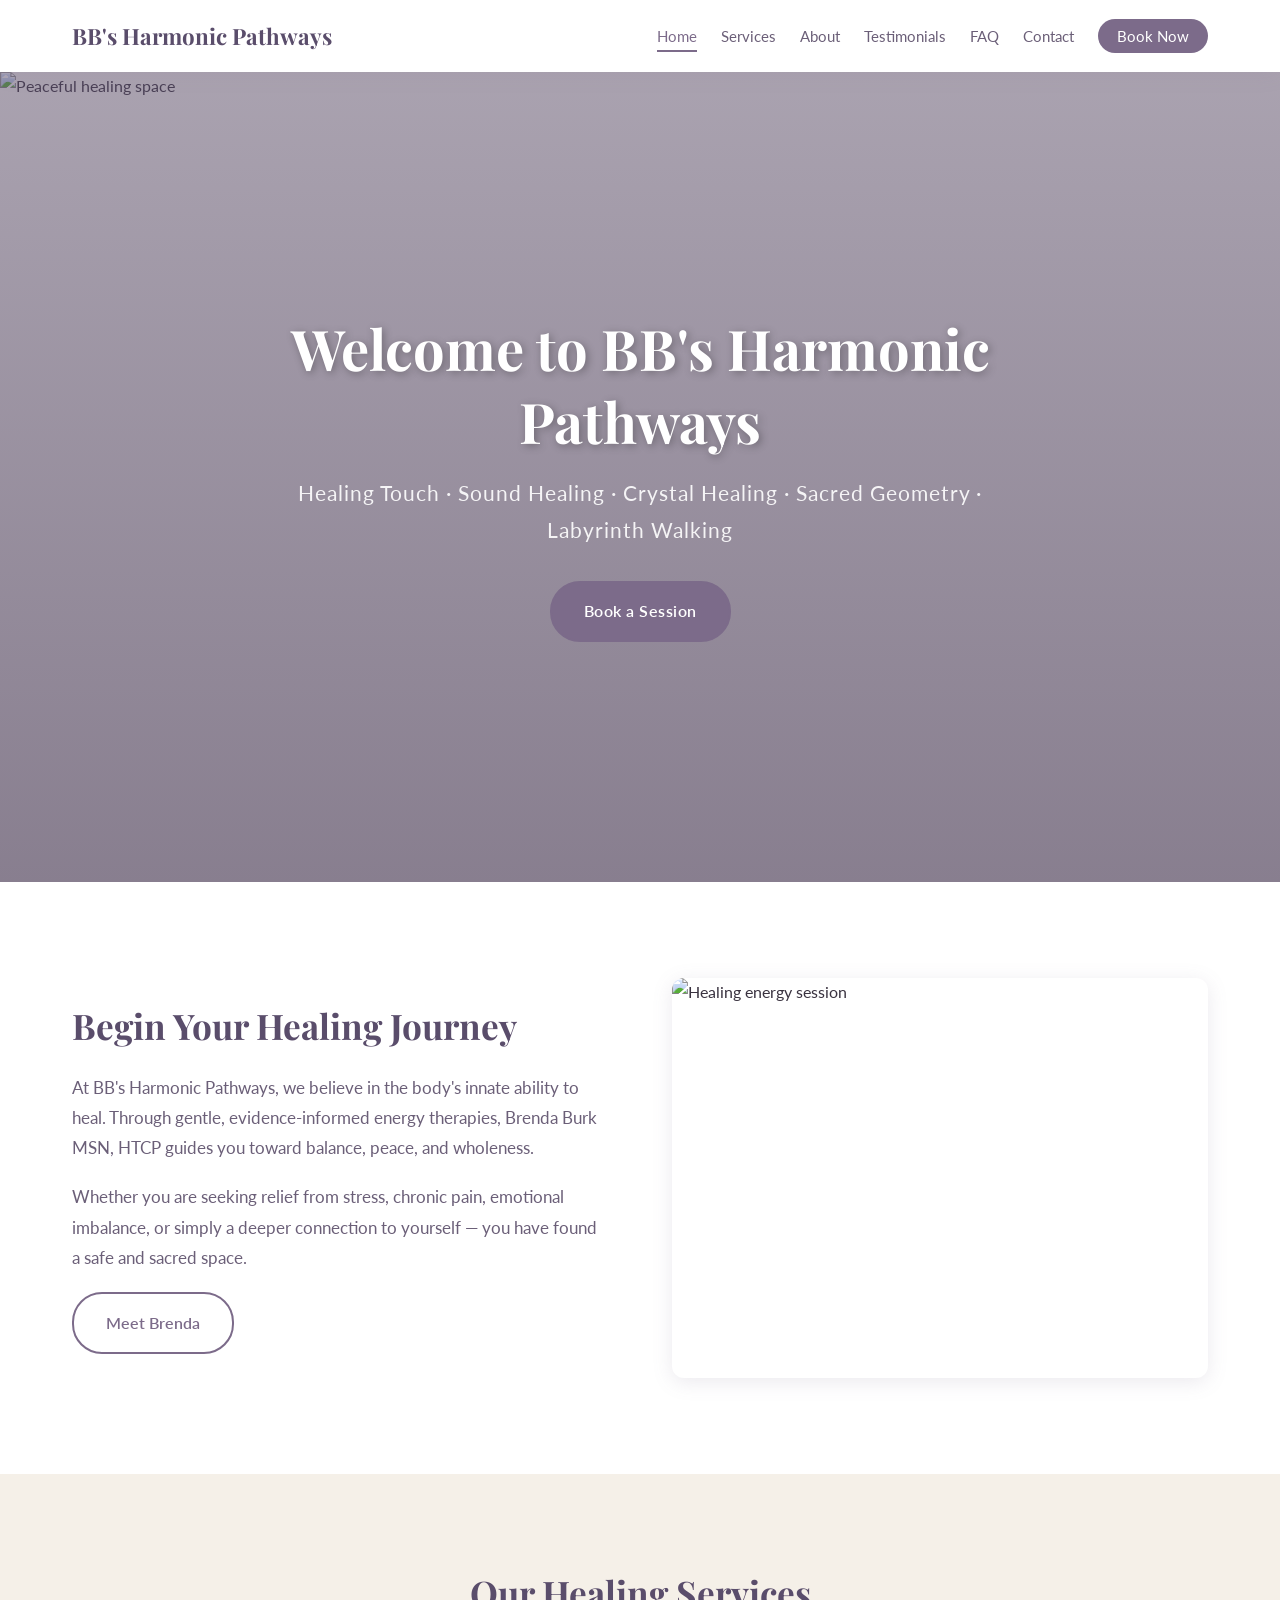
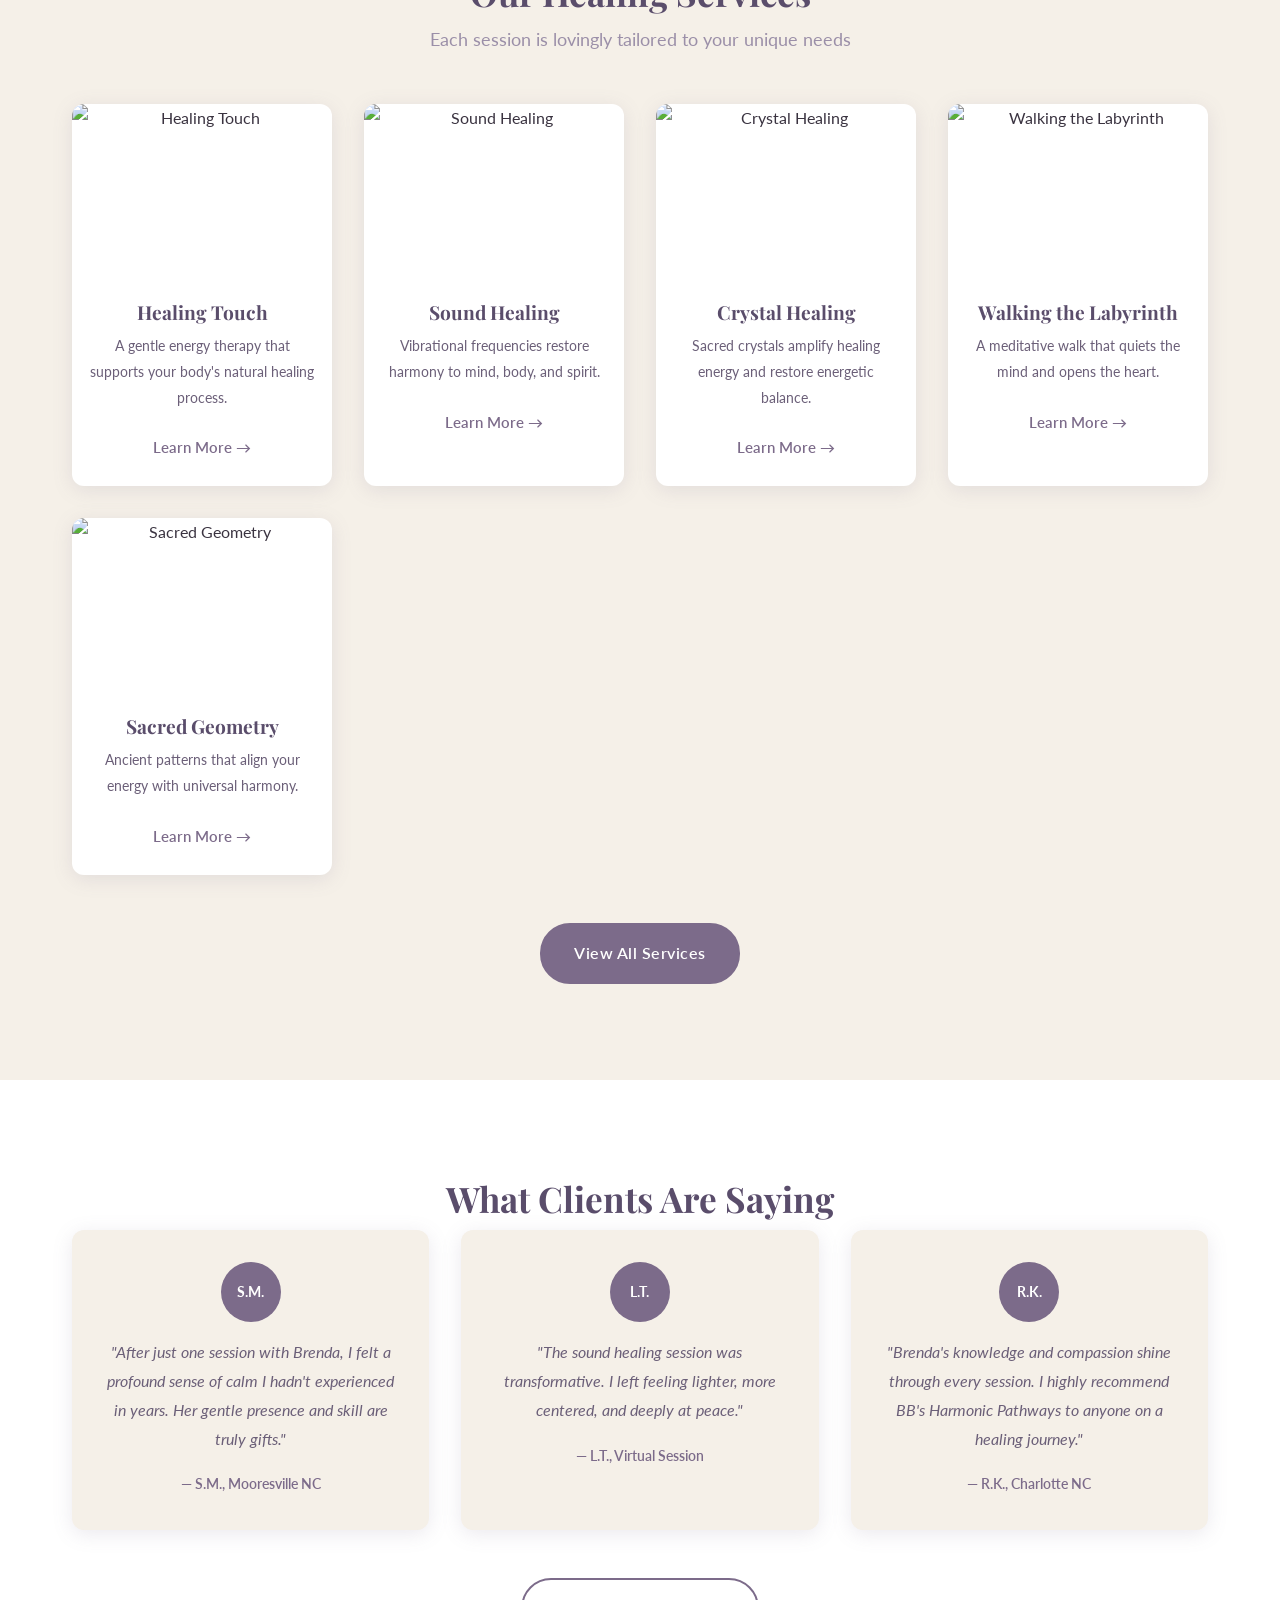
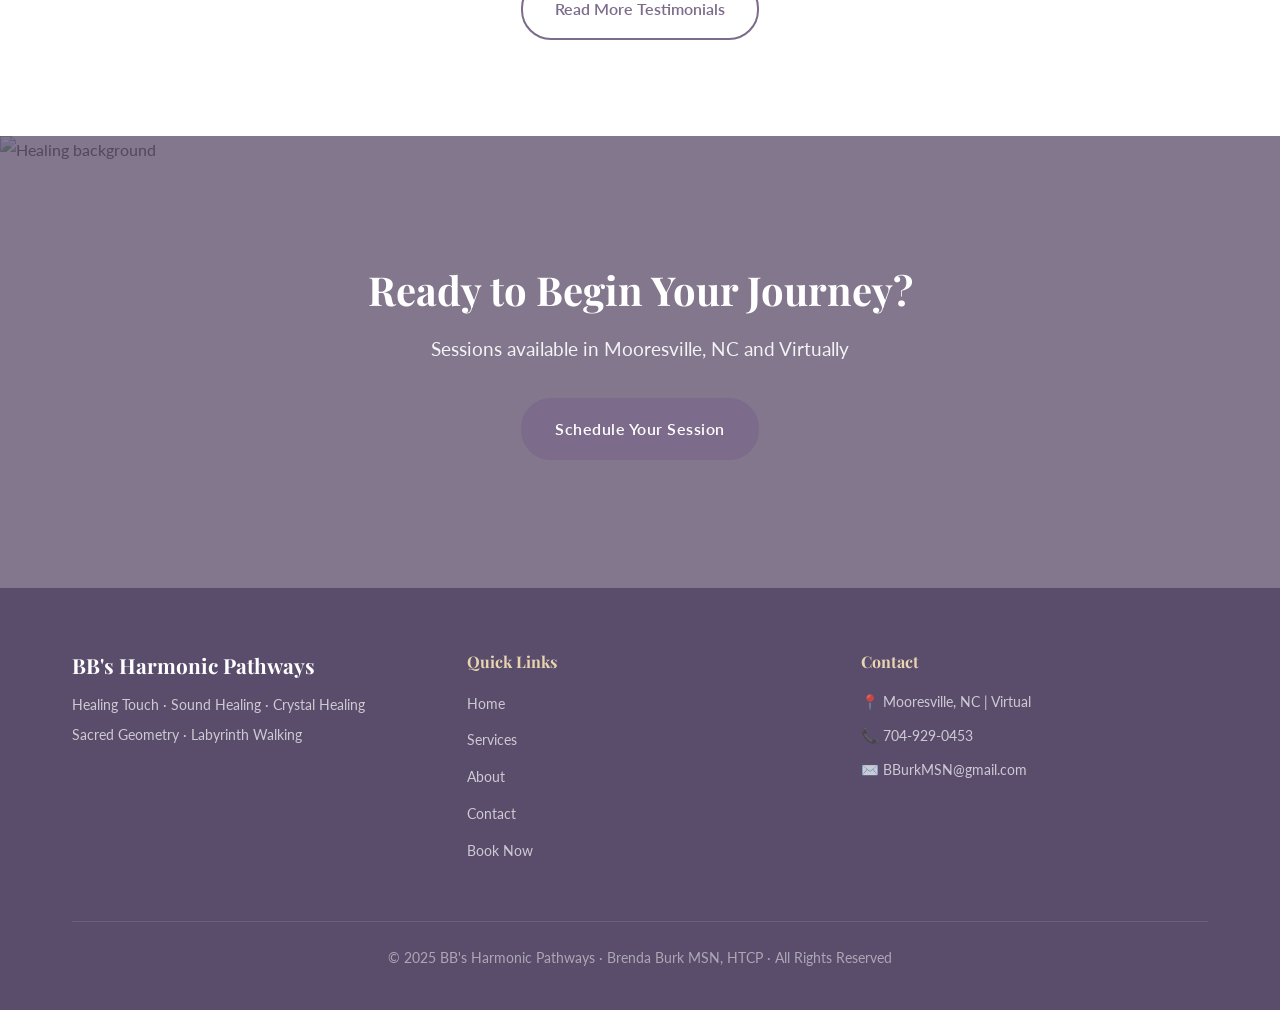
==== commit a0794586: "Update index.html" ====
--- a/index.html
+++ b/index.html
@@ -1,229 +1,182 @@
 <!DOCTYPE html>
 <html lang="en">
 <head>
-    <meta charset="UTF-8">
-    <meta name="viewport" content="width=device-width, initial-scale=1.0">
-    <title>BB's Harmonic Pathways | Healing Touch & Energy Healing</title>
-    <link rel="stylesheet" href="style.css">
-    <link href="https://fonts.googleapis.com/css2?family=Cormorant+Garamond:ital,wght@0,300;0,400;0,600;1,300&family=Raleway:wght@300;400;500&display=swap" rel="stylesheet">
+  <meta charset="UTF-8" />
+  <meta name="viewport" content="width=device-width, initial-scale=1.0"/>
+  <title>BB's Harmonic Pathways | Healing Touch & Sound Healing</title>
+  <link rel="stylesheet" href="style.css"/>
+  <link href="https://fonts.googleapis.com/css2?family=Playfair+Display:wght@400;700&family=Lato:wght@300;400;700&display=swap" rel="stylesheet"/>
 </head>
 <body>
 
-<!-- NAVIGATION -->
-<nav class="navbar">
+  <!-- NAVIGATION -->
+  <nav class="navbar">
     <div class="nav-container">
-        <a href="index.html" class="nav-logo">BB's Harmonic Pathways</a>
-        <ul class="nav-menu">
-            <li><a href="index.html" class="active">Home</a></li>
-            <li><a href="about.html">About</a></li>
-            <li><a href="services.html">Services</a></li>
-            <li><a href="testimonials.html">Testimonials</a></li>
-            <li><a href="faq.html">FAQ</a></li>
-            <li><a href="contact.html">Contact</a></li>
-            <li><a href="booking.html" class="nav-book">Book Now</a></li>
-        </ul>
+      <a href="index.html" class="nav-logo">BB's Harmonic Pathways</a>
+      <ul class="nav-menu">
+        <li><a href="index.html" class="active">Home</a></li>
+        <li><a href="services.html">Services</a></li>
+        <li><a href="about.html">About</a></li>
+        <li><a href="testimonials.html">Testimonials</a></li>
+        <li><a href="faq.html">FAQ</a></li>
+        <li><a href="contact.html">Contact</a></li>
+        <li><a href="booking.html" class="nav-book">Book Now</a></li>
+      </ul>
     </div>
-</nav>
+  </nav>
 
-<!-- HERO SECTION -->
-<section class="hero" style="background-image: linear-gradient(rgba(0,0,0,0.35), rgba(0,0,0,0.35)), url('https://images.unsplash.com/photo-1518241353330-0f7941c2d9b5?w=1920&q=80'); background-size: cover; background-position: center;">
+  <!-- HERO SECTION -->
+  <section class="hero">
+    <div class="hero-image-container">
+      <img src="assets/images/hero-bg.jpg" alt="Peaceful healing space" class="hero-bg-img"/>
+    </div>
     <div class="hero-content">
-        <p class="hero-subtitle">Welcome to</p>
-        <h1>BB's Harmonic Pathways</h1>
-        <p class="hero-tagline">Healing Touch • Sound Healing • Crystal Healing • Sacred Geometry</p>
-        <p class="hero-description">A sacred space for healing, balance, and wholeness guided by Brenda Burk MSN, HTCP</p>
-        <div class="hero-buttons">
-            <a href="booking.html" class="btn btn-primary">Book a Session</a>
-            <a href="services.html" class="btn btn-secondary">Explore Services</a>
+      <h1>Welcome to BB's Harmonic Pathways</h1>
+      <p>Healing Touch · Sound Healing · Crystal Healing · Sacred Geometry · Labyrinth Walking</p>
+      <a href="booking.html" class="btn-primary">Book a Session</a>
+    </div>
+  </section>
+
+  <!-- WELCOME SECTION -->
+  <section class="welcome-section">
+    <div class="container">
+      <div class="welcome-grid">
+        <div class="welcome-text">
+          <h2>Begin Your Healing Journey</h2>
+          <p>At BB's Harmonic Pathways, we believe in the body's innate ability to heal. Through gentle, evidence-informed energy therapies, Brenda Burk MSN, HTCP guides you toward balance, peace, and wholeness.</p>
+          <p>Whether you are seeking relief from stress, chronic pain, emotional imbalance, or simply a deeper connection to yourself — you have found a safe and sacred space.</p>
+          <a href="about.html" class="btn-secondary">Meet Brenda</a>
         </div>
+        <div class="welcome-image">
+          <img src="assets/images/cta-bg.jpg" alt="Healing energy session" class="rounded-img"/>
+        </div>
+      </div>
     </div>
-</section>
+  </section>
 
-<!-- WELCOME SECTION -->
-<section class="welcome-section">
+  <!-- SERVICES PREVIEW -->
+  <section class="services-preview">
     <div class="container">
-        <div class="welcome-grid">
-            <div class="welcome-text">
-                <h2>A Journey Toward Wholeness</h2>
-                <p>Welcome to BB's Harmonic Pathways, where ancient healing wisdom meets compassionate care. I believe that true healing encompasses the body, mind, and spirit working in beautiful harmony.</p>
-                <p>Whether you are seeking relief from stress, emotional balance, spiritual connection, or simply a moment of deep peace — you have found a safe and sacred space.</p>
-                <a href="about.html" class="btn btn-outline">Meet Brenda</a>
-            </div>
-            <div class="welcome-image">
-                <img src="https://images.unsplash.com/photo-1506126613408-eca07ce68773?w=600&q=80" 
-                     alt="Peaceful healing space" 
-                     class="rounded-image">
-            </div>
-        </div>
-    </div>
-</section>
+      <h2 class="section-title">Our Healing Services</h2>
+      <p class="section-subtitle">Each session is lovingly tailored to your unique needs</p>
+      <div class="services-grid">
 
-<!-- SERVICES PREVIEW -->
-<section class="services-preview">
-    <div class="container">
-        <h2 class="section-title">Healing Services</h2>
-        <p class="section-subtitle">Each session is lovingly tailored to your unique needs</p>
-
-        <div class="services-grid">
-
-            <div class="service-card">
-                <div class="service-card-image">
-                    <img src="https://images.unsplash.com/photo-1545205597-3d9d02c29597?w=400&q=80" 
-                         alt="Healing Touch therapy">
-                </div>
-                <div class="service-icon">🤲</div>
-                <h3>Healing Touch</h3>
-                <p>A gentle energy-based therapy that supports your body's natural ability to heal and restore balance.</p>
-                <a href="services.html#healing-touch" class="service-link">Learn More →</a>
-            </div>
-
-            <div class="service-card">
-                <div class="service-card-image">
-                    <img src="https://images.unsplash.com/photo-1471478331149-c72f17e33c73?w=400&q=80" 
-                         alt="Sound healing with singing bowls">
-                </div>
-                <div class="service-icon">🎵</div>
-                <h3>Sound Healing</h3>
-                <p>Immerse yourself in the healing vibrations of singing bowls and sacred instruments.</p>
-                <a href="services.html#sound-healing" class="service-link">Learn More →</a>
-            </div>
-
-            <div class="service-card">
-                <div class="service-card-image">
-                    <img src="https://images.unsplash.com/photo-1567016432779-094069958ea5?w=400&q=80" 
-                         alt="Crystal healing stones">
-                </div>
-                <div class="service-icon">💎</div>
-                <h3>Crystal Healing</h3>
-                <p>Harness the natural energy of crystals to restore harmony and support your healing journey.</p>
-                <a href="services.html#crystal-healing" class="service-link">Learn More →</a>
-            </div>
-
-            <div class="service-card">
-                <div class="service-card-image">
-                    <img src="https://images.unsplash.com/photo-1528715471579-d1bcf0ba5e83?w=400&q=80" 
-                         alt="Walking the labyrinth path">
-                </div>
-                <div class="service-icon">🌀</div>
-                <h3>Walking the Labyrinth</h3>
-                <p>A sacred meditative walk that guides you toward clarity, peace, and spiritual connection.</p>
-                <a href="services.html#labyrinth" class="service-link">Learn More →</a>
-            </div>
-
-            <div class="service-card">
-                <div class="service-card-image">
-                    <img src="https://images.unsplash.com/photo-1502134249126-9f3755a50d78?w=400&q=80" 
-                         alt="Sacred geometry patterns">
-                </div>
-                <div class="service-icon">✨</div>
-                <h3>Sacred Geometry</h3>
-                <p>Explore the divine patterns that connect us to universal healing energy and wholeness.</p>
-                <a href="services.html#sacred-geometry" class="service-link">Learn More →</a>
-            </div>
-
+        <div class="service-card">
+          <img src="assets/images/healing-touch.jpg" alt="Healing Touch"/>
+          <h3>Healing Touch</h3>
+          <p>A gentle energy therapy that supports your body's natural healing process.</p>
+          <a href="services.html#healing-touch" class="btn-link">Learn More →</a>
         </div>
 
-        <div class="centered">
-            <a href="services.html" class="btn btn-primary">View All Services</a>
-        </div>
-    </div>
-</section>
-
-<!-- TESTIMONIALS PREVIEW -->
-<section class="testimonials-preview">
-    <div class="container">
-        <h2 class="section-title">Words From the Heart</h2>
-        <p class="section-subtitle">Experiences shared by those who have walked this path</p>
-
-        <div class="testimonials-grid">
-
-            <div class="testimonial-card">
-                <div class="quote-mark">"</div>
-                <p>Brenda has a gift that is truly rare. After just one Healing Touch session I felt a profound shift in my energy and sense of peace. I am deeply grateful.</p>
-                <div class="testimonial-author">
-                    <div class="author-avatar">S.M.</div>
-                    <div class="author-info">
-                        <strong>S.M.</strong>
-                        <span>Healing Touch Client</span>
-                    </div>
-                </div>
-            </div>
-
-            <div class="testimonial-card">
-                <div class="quote-mark">"</div>
-                <p>The sound healing session was unlike anything I have ever experienced. The vibrations seemed to wash away months of stress and anxiety. Truly transformative.</p>
-                <div class="testimonial-author">
-                    <div class="author-avatar">J.R.</div>
-                    <div class="author-info">
-                        <strong>J.R.</strong>
-                        <span>Sound Healing Client</span>
-                    </div>
-                </div>
-            </div>
-
-            <div class="testimonial-card">
-                <div class="quote-mark">"</div>
-                <p>Walking the labyrinth with Brenda's gentle guidance brought me to a place of stillness I had not felt in years. I left feeling renewed and whole.</p>
-                <div class="testimonial-author">
-                    <div class="author-avatar">L.T.</div>
-                    <div class="author-info">
-                        <strong>L.T.</strong>
-                        <span>Labyrinth Walk Client</span>
-                    </div>
-                </div>
-            </div>
-
+        <div class="service-card">
+          <img src="assets/images/sound-healing.jpg" alt="Sound Healing"/>
+          <h3>Sound Healing</h3>
+          <p>Vibrational frequencies restore harmony to mind, body, and spirit.</p>
+          <a href="services.html#sound-healing" class="btn-link">Learn More →</a>
         </div>
 
-        <div class="centered">
-            <a href="testimonials.html" class="btn btn-outline">Read More Testimonials</a>
+        <div class="service-card">
+          <img src="assets/images/crystal-healing.jpg" alt="Crystal Healing"/>
+          <h3>Crystal Healing</h3>
+          <p>Sacred crystals amplify healing energy and restore energetic balance.</p>
+          <a href="services.html#crystal-healing" class="btn-link">Learn More →</a>
         </div>
+
+        <div class="service-card">
+          <img src="assets/images/labyrinth.jpg" alt="Walking the Labyrinth"/>
+          <h3>Walking the Labyrinth</h3>
+          <p>A meditative walk that quiets the mind and opens the heart.</p>
+          <a href="services.html#labyrinth" class="btn-link">Learn More →</a>
+        </div>
+
+        <div class="service-card">
+          <img src="assets/images/sacred-geometry.jpg" alt="Sacred Geometry"/>
+          <h3>Sacred Geometry</h3>
+          <p>Ancient patterns that align your energy with universal harmony.</p>
+          <a href="services.html#sacred-geometry" class="btn-link">Learn More →</a>
+        </div>
+
+      </div>
+      <div class="center-btn">
+        <a href="services.html" class="btn-primary">View All Services</a>
+      </div>
     </div>
-</section>
+  </section>
 
-<!-- CALL TO ACTION -->
-<section class="cta-section" style="background-image: linear-gradient(rgba(0,0,0,0.5), rgba(0,0,0,0.5)), url('https://images.unsplash.com/photo-1470252649378-9c29740c9fa8?w=1920&q=80'); background-size: cover; background-position: center;">
+  <!-- TESTIMONIALS PREVIEW -->
+  <section class="testimonials-preview">
     <div class="container">
-        <div class="cta-content">
-            <h2>Begin Your Healing Journey</h2>
-            <p>Every journey begins with a single step. Let today be the day you choose healing, balance, and wholeness.</p>
-            <a href="booking.html" class="btn btn-primary btn-large">Book Your Session Today</a>
+      <h2 class="section-title">What Clients Are Saying</h2>
+      <div class="testimonials-grid">
+
+        <div class="testimonial-card">
+          <div class="avatar">S.M.</div>
+          <p>"After just one session with Brenda, I felt a profound sense of calm I hadn't experienced in years. Her gentle presence and skill are truly gifts."</p>
+          <span>— S.M., Mooresville NC</span>
         </div>
+
+        <div class="testimonial-card">
+          <div class="avatar">L.T.</div>
+          <p>"The sound healing session was transformative. I left feeling lighter, more centered, and deeply at peace."</p>
+          <span>— L.T., Virtual Session</span>
+        </div>
+
+        <div class="testimonial-card">
+          <div class="avatar">R.K.</div>
+          <p>"Brenda's knowledge and compassion shine through every session. I highly recommend BB's Harmonic Pathways to anyone on a healing journey."</p>
+          <span>— R.K., Charlotte NC</span>
+        </div>
+
+      </div>
+      <div class="center-btn">
+        <a href="testimonials.html" class="btn-secondary">Read More Testimonials</a>
+      </div>
     </div>
-</section>
+  </section>
 
-<!-- FOOTER -->
-<footer class="footer">
+  <!-- CALL TO ACTION -->
+  <section class="cta-section">
+    <div class="cta-overlay">
+      <img src="assets/images/hero-bg.jpg" alt="Healing background" class="cta-bg-img"/>
+    </div>
+    <div class="cta-content">
+      <h2>Ready to Begin Your Journey?</h2>
+      <p>Sessions available in Mooresville, NC and Virtually</p>
+      <a href="booking.html" class="btn-primary">Schedule Your Session</a>
+    </div>
+  </section>
+
+  <!-- FOOTER -->
+  <footer class="footer">
     <div class="container">
-        <div class="footer-grid">
-            <div class="footer-brand">
-                <h3>BB's Harmonic Pathways</h3>
-                <p>Guiding you toward balance, healing, and wholeness.</p>
-            </div>
-            <div class="footer-links">
-                <h4>Quick Links</h4>
-                <ul>
-                    <li><a href="index.html">Home</a></li>
-                    <li><a href="about.html">About</a></li>
-                    <li><a href="services.html">Services</a></li>
-                    <li><a href="testimonials.html">Testimonials</a></li>
-                    <li><a href="faq.html">FAQ</a></li>
-                    <li><a href="contact.html">Contact</a></li>
-                    <li><a href="booking.html">Book a Session</a></li>
-                </ul>
-            </div>
-            <div class="footer-contact">
-                <h4>Contact</h4>
-                <p>Brenda Burk MSN, HTCP</p>
-                <p>📞 704-929-0453</p>
-                <p>📧 BBurkMSN@gmail.com</p>
-            </div>
+      <div class="footer-grid">
+        <div class="footer-brand">
+          <h3>BB's Harmonic Pathways</h3>
+          <p>Healing Touch · Sound Healing · Crystal Healing</p>
+          <p>Sacred Geometry · Labyrinth Walking</p>
         </div>
-        <div class="footer-bottom">
-            <p>&copy; 2025 BB's Harmonic Pathways | Brenda Burk MSN, HTCP</p>
+        <div class="footer-links">
+          <h4>Quick Links</h4>
+          <ul>
+            <li><a href="index.html">Home</a></li>
+            <li><a href="services.html">Services</a></li>
+            <li><a href="about.html">About</a></li>
+            <li><a href="contact.html">Contact</a></li>
+            <li><a href="booking.html">Book Now</a></li>
+          </ul>
         </div>
+        <div class="footer-contact">
+          <h4>Contact</h4>
+          <p>📍 Mooresville, NC | Virtual</p>
+          <p>📞 <a href="tel:7049290453">704-929-0453</a></p>
+          <p>✉️ <a href="mailto:BBurkMSN@gmail.com">BBurkMSN@gmail.com</a></p>
+        </div>
+      </div>
+      <div class="footer-bottom">
+        <p>&copy; 2025 BB's Harmonic Pathways · Brenda Burk MSN, HTCP · All Rights Reserved</p>
+      </div>
     </div>
-</footer>
+  </footer>
 
 </body>
 </html>
--- a/style.css
+++ b/style.css
@@ -1,580 +1,1048 @@
 /* ============================================
-   BB'S HARMONIC PATHWAYS — MAIN STYLESHEET
-   ============================================ */
-
-/* --- RESET & BASE --- */
-*, *::before, *::after { box-sizing: border-box; margin: 0; padding: 0; }
-
+   BB'S HARMONIC PATHWAYS - COMPLETE STYLESHEET
+   ============================================ */
+
+/* GOOGLE FONTS */
+@import url('https://fonts.googleapis.com/css2?family=Playfair+Display:wght@400;700&family=Lato:wght@300;400;700&display=swap');
+
+/* CSS VARIABLES */
 :root {
-  --sage: #8a9e7e;
-  --sage-light: #c5d4bc;
-  --sage-dark: #5c7a52;
-  --cream: #faf7f2;
-  --warm-white: #f5f0e8;
-  --gold: #c9a96e;
-  --gold-light: #e8d5b0;
-  --text-dark: #2c2c2c;
-  --text-mid: #5a5a5a;
-  --text-light: #8a8a8a;
-  --font-heading: 'Cormorant Garamond', serif;
-  --font-body: 'Lato', sans-serif;
-  --shadow: 0 4px 20px rgba(0,0,0,0.08);
-  --shadow-hover: 0 8px 30px rgba(0,0,0,0.15);
-  --radius: 12px;
+  --primary: #7c6b8a;
+  --primary-light: #a48bb5;
+  --primary-dark: #5a4d6b;
+  --accent: #c9a96e;
+  --accent-light: #e8d5b0;
+  --bg-light: #faf8f5;
+  --bg-cream: #f5f0e8;
+  --text-dark: #3a3340;
+  --text-medium: #6b5f78;
+  --text-light: #9b8fa8;
+  --white: #ffffff;
+  --shadow: 0 4px 20px rgba(124, 107, 138, 0.15);
+  --shadow-hover: 0 8px 30px rgba(124, 107, 138, 0.25);
+  --border-radius: 12px;
   --transition: all 0.3s ease;
 }
 
-html { scroll-behavior: smooth; }
+/* RESET */
+* {
+  margin: 0;
+  padding: 0;
+  box-sizing: border-box;
+}
+
+html {
+  scroll-behavior: smooth;
+}
 
 body {
-  font-family: var(--font-body);
+  font-family: 'Lato', sans-serif;
   color: var(--text-dark);
-  background-color: var(--cream);
-  line-height: 1.7;
-}
-
-/* --- TYPOGRAPHY --- */
+  background-color: var(--bg-light);
+  line-height: 1.8;
+}
+
+/* TYPOGRAPHY */
 h1, h2, h3, h4 {
-  font-family: var(--font-heading);
-  font-weight: 400;
+  font-family: 'Playfair Display', serif;
   line-height: 1.3;
-  color: var(--text-dark);
-}
-h1 { font-size: clamp(2rem, 5vw, 3.5rem); }
-h2 { font-size: clamp(1.6rem, 3vw, 2.4rem); margin-bottom: 1rem; }
-h3 { font-size: clamp(1.2rem, 2vw, 1.6rem); }
-h4 { font-size: 1.1rem; }
-p { margin-bottom: 1rem; color: var(--text-mid); }
-a { color: var(--sage-dark); text-decoration: none; transition: var(--transition); }
-a:hover { color: var(--gold); }
-
-/* --- LAYOUT --- */
-.container { max-width: 1100px; margin: 0 auto; padding: 0 2rem; }
-.section-padding { padding: 5rem 2rem; }
-.bg-light { background-color: var(--warm-white); }
-.bg-sage { background-color: var(--sage-light); }
-.center-btn { text-align: center; margin-top: 2.5rem; }
-.section-subtitle { color: var(--text-light); font-style: italic; margin-bottom: 2.5rem; font-size: 1.05rem; }
-
-/* --- BUTTONS --- */
-.btn-primary, .btn-secondary {
-  display: inline-block;
-  padding: 0.85rem 2rem;
-  border-radius: 50px;
-  font-family: var(--font-body);
-  font-size: 0.95rem;
-  letter-spacing: 0.05em;
-  cursor: pointer;
+}
+
+h1 { font-size: 2.8rem; }
+h2 { font-size: 2.2rem; }
+h3 { font-size: 1.6rem; }
+h4 { font-size: 1.2rem; }
+
+p {
+  margin-bottom: 1rem;
+  color: var(--text-medium);
+}
+
+a {
+  text-decoration: none;
+  color: var(--primary);
   transition: var(--transition);
-  margin: 0.4rem;
-  border: none;
-}
-.btn-primary {
-  background-color: var(--sage);
-  color: white;
-}
-.btn-primary:hover {
-  background-color: var(--sage-dark);
-  color: white;
-  transform: translateY(-2px);
-  box-shadow: var(--shadow-hover);
-}
-.btn-secondary {
-  background-color: transparent;
-  color: var(--sage-dark);
-  border: 2px solid var(--sage);
-}
-.btn-secondary:hover {
-  background-color: var(--sage);
-  color: white;
-  transform: translateY(-2px);
-}
-.full-width { width: 100%; text-align: center; }
-
-/* --- NAVBAR --- */
+}
+
+a:hover {
+  color: var(--primary-dark);
+}
+
+img {
+  max-width: 100%;
+  height: auto;
+  display: block;
+}
+
+/* CONTAINER */
+.container {
+  max-width: 1200px;
+  margin: 0 auto;
+  padding: 0 2rem;
+}
+
+/* ============================================
+   NAVIGATION
+   ============================================ */
 .navbar {
+  background: rgba(255, 255, 255, 0.97);
+  backdrop-filter: blur(10px);
+  padding: 1rem 0;
   position: sticky;
   top: 0;
   z-index: 1000;
-  background-color: rgba(250, 247, 242, 0.97);
-  backdrop-filter: blur(8px);
+  box-shadow: 0 2px 20px rgba(124, 107, 138, 0.1);
+}
+
+.nav-container {
+  max-width: 1200px;
+  margin: 0 auto;
+  padding: 0 2rem;
   display: flex;
+  justify-content: space-between;
   align-items: center;
-  justify-content: space-between;
-  padding: 1rem 2.5rem;
-  box-shadow: 0 2px 12px rgba(0,0,0,0.07);
-}
-.nav-brand {
-  font-family: var(--font-heading);
+}
+
+.nav-logo {
+  font-family: 'Playfair Display', serif;
   font-size: 1.4rem;
-  color: var(--sage-dark);
-  font-weight: 600;
-  letter-spacing: 0.02em;
-}
-.nav-links {
+  color: var(--primary-dark);
+  font-weight: 700;
+}
+
+.nav-menu {
   list-style: none;
   display: flex;
   gap: 1.5rem;
   align-items: center;
 }
-.nav-links a {
-  font-size: 0.9rem;
-  color: var(--text-mid);
-  letter-spacing: 0.04em;
+
+.nav-menu a {
+  font-size: 0.95rem;
+  color: var(--text-medium);
+  font-weight: 400;
   padding: 0.3rem 0;
   border-bottom: 2px solid transparent;
-}
-.nav-links a:hover, .nav-links a.active {
-  color: var(--sage-dark);
-  border-bottom-color: var(--sage);
-}
-.nav-cta {
-  background-color: var(--sage) !important;
-  color: white !important;
+  transition: var(--transition);
+}
+
+.nav-menu a:hover,
+.nav-menu a.active {
+  color: var(--primary);
+  border-bottom-color: var(--primary);
+}
+
+.nav-book {
+  background: var(--primary);
+  color: var(--white) !important;
   padding: 0.5rem 1.2rem !important;
-  border-radius: 50px !important;
+  border-radius: 25px !important;
   border-bottom: none !important;
 }
-.nav-cta:hover { background-color: var(--sage-dark) !important; }
-.hamburger { display: none; font-size: 1.6rem; cursor: pointer; color: var(--sage-dark); }
-
-/* --- HERO --- */
+
+.nav-book:hover {
+  background: var(--primary-dark);
+  transform: translateY(-1px);
+}
+
+/* ============================================
+   BUTTONS
+   ============================================ */
+.btn-primary {
+  display: inline-block;
+  background: var(--primary);
+  color: var(--white);
+  padding: 0.9rem 2rem;
+  border-radius: 30px;
+  font-size: 1rem;
+  font-weight: 600;
+  letter-spacing: 0.5px;
+  transition: var(--transition);
+  border: 2px solid var(--primary);
+}
+
+.btn-primary:hover {
+  background: var(--primary-dark);
+  border-color: var(--primary-dark);
+  color: var(--white);
+  transform: translateY(-2px);
+  box-shadow: var(--shadow-hover);
+}
+
+.btn-secondary {
+  display: inline-block;
+  background: transparent;
+  color: var(--primary);
+  padding: 0.9rem 2rem;
+  border-radius: 30px;
+  font-size: 1rem;
+  font-weight: 600;
+  border: 2px solid var(--primary);
+  transition: var(--transition);
+}
+
+.btn-secondary:hover {
+  background: var(--primary);
+  color: var(--white);
+  transform: translateY(-2px);
+  box-shadow: var(--shadow-hover);
+}
+
+.btn-link {
+  color: var(--primary);
+  font-weight: 600;
+  font-size: 0.95rem;
+  transition: var(--transition);
+}
+
+.btn-link:hover {
+  color: var(--accent);
+  letter-spacing: 0.5px;
+}
+
+.btn-booking-large {
+  display: inline-block;
+  background: var(--accent);
+  color: var(--white);
+  padding: 1.2rem 3rem;
+  border-radius: 40px;
+  font-size: 1.2rem;
+  font-weight: 700;
+  letter-spacing: 0.5px;
+  transition: var(--transition);
+  border: 2px solid var(--accent);
+  box-shadow: var(--shadow);
+}
+
+.btn-booking-large:hover {
+  background: #b8935a;
+  border-color: #b8935a;
+  color: var(--white);
+  transform: translateY(-3px);
+  box-shadow: var(--shadow-hover);
+}
+
+.center-btn {
+  text-align: center;
+  margin-top: 3rem;
+}
+
+/* ============================================
+   HERO SECTION
+   ============================================ */
 .hero {
   position: relative;
-  min-height: 92vh;
+  height: 90vh;
+  min-height: 600px;
   display: flex;
   align-items: center;
   justify-content: center;
-  background: linear-gradient(135deg, #d4e4cb 0%, #c5d4bc 30%, #b8cdb0 60%, #a8c4a0 100%);
   overflow: hidden;
 }
-.hero::before {
+
+.hero-image-container {
+  position: absolute;
+  top: 0;
+  left: 0;
+  width: 100%;
+  height: 100%;
+  z-index: 0;
+}
+
+.hero-bg-img {
+  width: 100%;
+  height: 100%;
+  object-fit: cover;
+  object-position: center;
+}
+
+.hero::after {
   content: '';
   position: absolute;
-  inset: 0;
-  background: url('assets/images/hero-bg.jpg') center/cover no-repeat;
-  opacity: 0.3;
-}
-.hero-overlay {
-  position: absolute;
-  inset: 0;
-  background: linear-gradient(to bottom, rgba(90,122,82,0.3), rgba(44,44,44,0.15));
-}
+  top: 0;
+  left: 0;
+  width: 100%;
+  height: 100%;
+  background: linear-gradient(
+    to bottom,
+    rgba(90, 77, 107, 0.5),
+    rgba(60, 45, 75, 0.6)
+  );
+  z-index: 1;
+}
+
 .hero-content {
   position: relative;
-  text-align: center;
+  z-index: 2;
+  text-align: center;
+  color: var(--white);
   padding: 2rem;
-  max-width: 700px;
-}
+  max-width: 800px;
+}
+
 .hero-content h1 {
-  color: white;
-  text-shadow: 0 2px 12px rgba(0,0,0,0.3);
+  font-size: 3.5rem;
   margin-bottom: 1rem;
-  font-size: clamp(2.2rem, 5vw, 4rem);
-}
+  text-shadow: 2px 2px 8px rgba(0,0,0,0.3);
+  color: var(--white);
+}
+
 .hero-content p {
-  color: rgba(255,255,255,0.92);
+  font-size: 1.3rem;
+  margin-bottom: 2rem;
+  color: rgba(255,255,255,0.9);
+  letter-spacing: 1px;
+}
+
+/* ============================================
+   WELCOME SECTION
+   ============================================ */
+.welcome-section {
+  padding: 6rem 0;
+  background: var(--white);
+}
+
+.welcome-grid {
+  display: grid;
+  grid-template-columns: 1fr 1fr;
+  gap: 4rem;
+  align-items: center;
+}
+
+.welcome-text h2 {
+  color: var(--primary-dark);
+  margin-bottom: 1.5rem;
+}
+
+.welcome-text p {
+  font-size: 1.05rem;
+  margin-bottom: 1.2rem;
+}
+
+.welcome-image img {
+  border-radius: var(--border-radius);
+  box-shadow: var(--shadow);
+  width: 100%;
+  height: 400px;
+  object-fit: cover;
+}
+
+.rounded-img {
+  border-radius: var(--border-radius);
+}
+
+/* ============================================
+   SERVICES PREVIEW
+   ============================================ */
+.services-preview {
+  padding: 6rem 0;
+  background: var(--bg-cream);
+}
+
+.section-title {
+  text-align: center;
+  color: var(--primary-dark);
+  margin-bottom: 0.5rem;
+}
+
+.section-subtitle {
+  text-align: center;
+  color: var(--text-light);
+  font-size: 1.1rem;
+  margin-bottom: 3rem;
+}
+
+.services-grid {
+  display: grid;
+  grid-template-columns: repeat(auto-fit, minmax(220px, 1fr));
+  gap: 2rem;
+}
+
+.service-card {
+  background: var(--white);
+  border-radius: var(--border-radius);
+  overflow: hidden;
+  box-shadow: var(--shadow);
+  transition: var(--transition);
+  text-align: center;
+  padding-bottom: 1.5rem;
+}
+
+.service-card:hover {
+  transform: translateY(-5px);
+  box-shadow: var(--shadow-hover);
+}
+
+.service-card img {
+  width: 100%;
+  height: 180px;
+  object-fit: cover;
+}
+
+.service-card h3 {
+  color: var(--primary-dark);
+  margin: 1rem 1rem 0.5rem;
   font-size: 1.2rem;
-  margin-bottom: 2rem;
-  font-style: italic;
-}
-
-/* --- PAGE HERO --- */
-.page-hero {
-  position: relative;
-  min-height: 40vh;
+}
+
+.service-card p {
+  font-size: 0.9rem;
+  padding: 0 1rem;
+  color: var(--text-medium);
+}
+
+.service-card .btn-link {
+  margin-top: 0.5rem;
+  display: inline-block;
+}
+
+/* ============================================
+   TESTIMONIALS PREVIEW
+   ============================================ */
+.testimonials-preview {
+  padding: 6rem 0;
+  background: var(--white);
+}
+
+.testimonials-grid {
+  display: grid;
+  grid-template-columns: repeat(auto-fit, minmax(280px, 1fr));
+  gap: 2rem;
+}
+
+.testimonial-card {
+  background: var(--bg-cream);
+  border-radius: var(--border-radius);
+  padding: 2rem;
+  text-align: center;
+  box-shadow: var(--shadow);
+  transition: var(--transition);
+}
+
+.testimonial-card:hover {
+  transform: translateY(-3px);
+  box-shadow: var(--shadow-hover);
+}
+
+.avatar {
+  width: 60px;
+  height: 60px;
+  background: var(--primary);
+  color: var(--white);
+  border-radius: 50%;
   display: flex;
   align-items: center;
   justify-content: center;
-  background: linear-gradient(135deg, #c5d4bc, #a8c4a0);
+  font-weight: 700;
+  font-size: 0.9rem;
+  margin: 0 auto 1rem;
+}
+
+.testimonial-card p {
+  font-style: italic;
+  color: var(--text-medium);
+  margin-bottom: 1rem;
+}
+
+.testimonial-card span {
+  color: var(--primary);
+  font-weight: 600;
+  font-size: 0.9rem;
+}
+
+/* ============================================
+   CTA SECTION
+   ============================================ */
+.cta-section {
+  position: relative;
+  padding: 6rem 0;
   overflow: hidden;
 }
-.page-hero::before {
+
+.cta-overlay {
+  position: absolute;
+  top: 0;
+  left: 0;
+  width: 100%;
+  height: 100%;
+  z-index: 0;
+}
+
+.cta-bg-img {
+  width: 100%;
+  height: 100%;
+  object-fit: cover;
+}
+
+.cta-section::after {
   content: '';
   position: absolute;
-  inset: 0;
-  background: url('assets/images/page-hero-bg.jpg') center/cover no-repeat;
-  opacity: 0.25;
-}
-.page-hero-overlay {
-  position: absolute;
-  inset: 0;
-  background: rgba(90,122,82,0.25);
-}
-.page-hero-content {
+  top: 0;
+  left: 0;
+  width: 100%;
+  height: 100%;
+  background: rgba(90, 77, 107, 0.75);
+  z-index: 1;
+}
+
+.cta-content {
   position: relative;
-  text-align: center;
+  z-index: 2;
+  text-align: center;
+  color: var(--white);
   padding: 2rem;
 }
-.page-hero-content h1 { color: white; text-shadow: 0 2px 10px rgba(0,0,0,0.25); }
-.page-hero-content p { color: rgba(255,255,255,0.9); font-style: italic; font-size: 1.1rem; }
-
-/* --- INTRO --- */
-.intro { text-align: center; }
-.intro .container { max-width: 750px; }
-.intro h2 { color: var(--sage-dark); margin-bottom: 1.5rem; }
-
-/* --- SERVICES GRID --- */
-.services-grid {
+
+.cta-content h2 {
+  font-size: 2.5rem;
+  color: var(--white);
+  margin-bottom: 1rem;
+}
+
+.cta-content p {
+  font-size: 1.2rem;
+  color: rgba(255,255,255,0.9);
+  margin-bottom: 2rem;
+}
+
+/* ============================================
+   PAGE HEADER
+   ============================================ */
+.page-header {
+  background: linear-gradient(135deg, var(--primary-dark), var(--primary));
+  color: var(--white);
+  text-align: center;
+  padding: 5rem 2rem 4rem;
+}
+
+.page-header h1 {
+  color: var(--white);
+  margin-bottom: 0.5rem;
+}
+
+.page-header p {
+  color: rgba(255,255,255,0.85);
+  font-size: 1.15rem;
+}
+
+/* ============================================
+   SERVICES DETAIL PAGE
+   ============================================ */
+.services-detail {
+  padding: 5rem 0;
+  background: var(--bg-light);
+}
+
+.service-detail-card {
   display: grid;
-  grid-template-columns: repeat(auto-fit, minmax(200px, 1fr));
-  gap: 1.5rem;
+  grid-template-columns: 1fr 1fr;
+  gap: 4rem;
+  align-items: center;
+  margin-bottom: 5rem;
+  padding-bottom: 5rem;
+  border-bottom: 1px solid var(--accent-light);
+}
+
+.service-detail-card:last-child {
+  border-bottom: none;
+  margin-bottom: 0;
+  padding-bottom: 0;
+}
+
+.service-detail-card.reverse {
+  direction: rtl;
+}
+
+.service-detail-card.reverse > * {
+  direction: ltr;
+}
+
+.service-detail-image img {
+  width: 100%;
+  height: 380px;
+  object-fit: cover;
+  border-radius: var(--border-radius);
+  box-shadow: var(--shadow);
+}
+
+.service-detail-text h2 {
+  color: var(--primary-dark);
+  margin-bottom: 1.2rem;
+}
+
+.service-detail-text h3 {
+  color: var(--primary);
+  margin: 1.5rem 0 0.8rem;
+}
+
+.service-benefits {
+  list-style: none;
+  margin: 1.5rem 0;
+}
+
+.service-benefits li {
+  padding: 0.4rem 0;
+  color: var(--text-medium);
+  font-size: 0.95rem;
+}
+
+.pricing {
+  font-weight: 700;
+  color: var(--accent);
+  font-size: 1.1rem;
+  margin: 1.5rem 0 1rem;
+}
+
+/* ============================================
+   ABOUT PAGE
+   ============================================ */
+.about-section {
+  padding: 5rem 0;
+  background: var(--bg-light);
+}
+
+.about-grid {
+  display: grid;
+  grid-template-columns: 1fr 2fr;
+  gap: 4rem;
+  align-items: start;
+}
+
+.profile-img {
+  width: 100%;
+  border-radius: var(--border-radius);
+  box-shadow: var(--shadow);
+  margin-bottom: 2rem;
+}
+
+.credentials-box {
+  background: var(--bg-cream);
+  border-radius: var(--border-radius);
+  padding: 1.5rem;
+  border-left: 4px solid var(--primary);
+}
+
+.credentials-box h4 {
+  color: var(--primary-dark);
+  margin-bottom: 1rem;
+}
+
+.credentials-box ul {
+  list-style: none;
+}
+
+.credentials-box li {
+  padding: 0.4rem 0;
+  color: var(--text-medium);
+  font-size: 0.9rem;
+}
+
+.about-text h2 {
+  color: var(--primary-dark);
+  margin-bottom: 1.5rem;
+}
+
+.about-text h3 {
+  color: var(--primary);
+  margin: 2rem 0 1rem;
+}
+
+.about-cta {
+  display: flex;
+  gap: 1rem;
   margin-top: 2rem;
-}
-.service-card {
-  background: white;
-  border-radius: var(--radius);
-  padding: 2rem 1.5rem;
+  flex-wrap: wrap;
+}
+
+/* ============================================
+   BOOKING PAGE
+   ============================================ */
+.booking-section {
+  padding: 5rem 0;
+  background: var(--bg-light);
+}
+
+.booking-intro {
+  text-align: center;
+  max-width: 700px;
+  margin: 0 auto 3rem;
+}
+
+.booking-intro h2 {
+  color: var(--primary-dark);
+  margin-bottom: 1rem;
+}
+
+.booking-intro a {
+  color: var(--primary);
+  font-weight: 600;
+}
+
+.booking-button-container {
+  text-align: center;
+  margin: 2rem 0 4rem;
+}
+
+.booking-info-grid {
+  display: grid;
+  grid-template-columns: repeat(auto-fit, minmax(220px, 1fr));
+  gap: 2rem;
+  margin-top: 2rem;
+}
+
+.booking-info-card {
+  background: var(--white);
+  border-radius: var(--border-radius);
+  padding: 2rem;
   text-align: center;
   box-shadow: var(--shadow);
-  transition: var(--transition);
-  border-top: 3px solid var(--sage-light);
-}
-.service-card:hover {
-  transform: translateY(-5px);
-  box-shadow: var(--shadow-hover);
-  border-top-color: var(--sage);
-}
-.service-icon { font-size: 2.5rem; margin-bottom: 1rem; }
-.service-card h3 { color: var(--sage-dark); margin-bottom: 0.75rem; }
-.card-link { color: var(--sage); font-size: 0.9rem; font-weight: 400; }
-.card-link:hover { color: var(--gold); }
-
-/* --- ABOUT PREVIEW --- */
-.about-flex {
+  border-top: 4px solid var(--primary);
+}
+
+.booking-info-card h3 {
+  color: var(--primary-dark);
+  margin-bottom: 0.5rem;
+  font-size: 1.2rem;
+}
+
+.booking-info-card p {
+  color: var(--text-medium);
+  font-size: 0.95rem;
+}
+
+/* ============================================
+   CONTACT PAGE
+   ============================================ */
+.contact-section {
+  padding: 5rem 0;
+  background: var(--bg-light);
+}
+
+.contact-grid {
+  display: grid;
+  grid-template-columns: 1fr 1.5fr;
+  gap: 4rem;
+}
+
+.contact-info h2 {
+  color: var(--primary-dark);
+  margin-bottom: 1.5rem;
+}
+
+.contact-info-item {
   display: flex;
-  align-items: center;
-  gap: 3rem;
-  flex-wrap: wrap;
-}
-.about-image-placeholder {
-  position: relative;
+  align-items: flex-start;
+  gap: 1rem;
+  margin-bottom: 1.5rem;
+}
+
+.contact-icon {
+  font-size: 1.5rem;
   flex-shrink: 0;
 }
-.about-image-placeholder img {
-  width: 220px;
-  height: 220px;
-  border-radius: 50%;
-  object-fit: cover;
-  border: 4px solid var(--sage-light);
-  box-shadow: var(--shadow);
-}
-.initials-circle {
-  width: 220px;
-  height: 220px;
-  border-radius: 50%;
-  background: linear-gradient(135deg, var(--sage-light), var(--sage));
-  display: flex;
-  align-items: center;
-  justify-content: center;
-  font-family: var(--font-heading);
-  font-size: 3rem;
-  color: white;
-  box-shadow: var(--shadow);
-}
-.initials-circle.large { width: 240px; height: 240px; font-size: 3.5rem; }
-.about-text { flex: 1; min-width: 280px; }
-.about-text h2 { color: var(--sage-dark); }
-
-/* --- ABOUT FULL PAGE --- */
-.about-photo-wrap {
-  position: relative;
+
+.contact-form-wrapper h2 {
+  color: var(--primary-dark);
+  margin-bottom: 1.5rem;
+}
+
+.contact-form {
   display: flex;
   flex-direction: column;
-  align-items: center;
-  gap: 1rem;
-  flex-shrink: 0;
-}
-.about-photo {
-  width: 280px;
-  height: 280px;
-  border-radius: 50%;
-  object-fit: cover;
-  border: 5px solid var(--sage-light);
-  box-shadow: var(--shadow-hover);
-}
-.credentials-badge {
+  gap: 1.2rem;
+}
+
+.form-group {
   display: flex;
-  gap: 0.5rem;
-  flex-wrap: wrap;
-  justify-content: center;
-}
-.credentials-badge span {
-  background: var(--sage);
-  color: white;
-  padding: 0.3rem 0.8rem;
-  border-radius: 50px;
-  font-size: 0.8rem;
-  letter-spacing: 0.05em;
-}
-.about-bio { flex: 1; min-width: 280px; }
-.about-bio h2 { color: var(--sage-dark); margin-bottom: 1rem; }
-
-/* --- PHILOSOPHY --- */
-.philosophy-grid {
-  display: grid;
-  grid-template-columns: repeat(auto-fit, minmax(220px, 1fr));
-  gap: 1.5rem;
-  margin-top: 2rem;
-}
-.philosophy-card {
-  background: white;
-  border-radius: var(--radius);
-  padding: 2rem;
-  text-align: center;
+  flex-direction: column;
+  gap: 0.4rem;
+}
+
+.form-group label {
+  font-weight: 600;
+  color: var(--text-dark);
+  font-size: 0.9rem;
+}
+
+.form-group input,
+.form-group select,
+.form-group textarea {
+  padding: 0.8rem 1rem;
+  border: 2px solid var(--accent-light);
+  border-radius: 8px;
+  font-family: 'Lato', sans-serif;
+  font-size: 1rem;
+  color: var(--text-dark);
+  background: var(--white);
+  transition: var(--transition);
+}
+
+.form-group input:focus,
+.form-group select:focus,
+.form-group textarea:focus {
+  outline: none;
+  border-color: var(--primary);
+  box-shadow: 0 0 0 3px rgba(124, 107, 138, 0.1);
+}
+
+.form-group textarea {
+  resize: vertical;
+  min-height: 120px;
+}
+
+/* ============================================
+   FAQ PAGE
+   ============================================ */
+.faq-section {
+  padding: 5rem 0;
+  background: var(--bg-light);
+}
+
+.faq-container {
+  max-width: 800px;
+  margin: 0 auto;
+}
+
+.faq-item {
+  background: var(--white);
+  border-radius: var(--border-radius);
+  margin-bottom: 1rem;
   box-shadow: var(--shadow);
-  transition: var(--transition);
-}
-.philosophy-card:hover { transform: translateY(-4px); box-shadow: var(--shadow-hover); }
-.philosophy-icon { font-size: 2.2rem; margin-bottom: 1rem; }
-.philosophy-card h3 { color: var(--sage-dark); margin-bottom: 0.75rem; }
-
-/* --- CREDENTIALS --- */
-.credentials-list { display: flex; flex-direction: column; gap: 1.2rem; margin-top: 2rem; }
-.credential-item {
-  display: flex;
-  align-items: flex-start;
-  gap: 1.2rem;
-  background: white;
-  border-radius: var(--radius);
+  overflow: hidden;
+}
+
+.faq-question {
   padding: 1.5rem;
-  box-shadow: var(--shadow);
-}
-.credential-icon { font-size: 1.8rem; flex-shrink: 0; }
-.credential-text h4 { color: var(--sage-dark); margin-bottom: 0.3rem; }
-.credential-text p { margin: 0; font-size: 0.95rem; }
-
-/* --- QUOTE --- */
-.featured-quote {
-  font-family: var(--font-heading);
-  font-size: clamp(1.3rem, 3vw, 1.9rem);
-  font-style: italic;
-  color: var(--sage-dark);
-  text-align: center;
-  max-width: 700px;
-  margin: 0 auto;
-  line-height: 1.6;
-}
-.featured-quote cite {
-  display: block;
-  font-size: 1rem;
-  color: var(--text-light);
-  margin-top: 1rem;
-  font-style: normal;
-}
-
-/* --- TESTIMONIALS --- */
-.testimonials-grid {
-  display: grid;
-  grid-template-columns: repeat(auto-fit, minmax(280px, 1fr));
-  gap: 1.5rem;
-  margin-top: 2rem;
-}
-.testimonials-grid.large { grid-template-columns: repeat(auto-fit, minmax(300px, 1fr)); }
-.testimonial-card {
-  background: white;
-  border-radius: var(--radius);
-  padding: 2rem;
-  box-shadow: var(--shadow);
-  text-align: center;
-  transition: var(--transition);
-  border-bottom: 3px solid var(--sage-light);
-}
-.testimonial-card:hover { transform: translateY(-4px); box-shadow: var(--shadow-hover); }
-.testimonial-avatar {
-  width: 60px;
-  height: 60px;
-  border-radius: 50%;
-  background: linear-gradient(135deg, var(--sage-light), var(--sage));
-  color: white;
-  font-family: var(--font-heading);
-  font-size: 1rem;
-  display: flex;
-  align-items: center;
-  justify-content: center;
-  margin: 0 auto 1rem;
-}
-.testimonial-card p { font-style: italic; color: var(--text-mid); }
-.testimonial-name { display: block; font-size: 0.9rem; color: var(--sage-dark); font-weight: 400; margin-top: 0.5rem; }
-.testimonial-service { display: block; font-size: 0.8rem; color: var(--text-light); margin-top: 0.3rem; }
-
-/* --- SERVICE FULL PAGES --- */
-.service-flex {
-  display: flex;
-  gap: 3rem;
-  align-items: flex-start;
-  flex-wrap: wrap;
-}
-.service-flex.reverse { flex-direction: row-reverse; }
-.service-image-block {
-  flex-shrink: 0;
-  text-align: center;
-  width: 200px;
-}
-.service-image-block img {
-  width: 100%;
-  border-radius: var(--radius);
-  box-shadow: var(--shadow);
-  margin-top: 1rem;
-}
-.service-icon-large { font-size: 5rem; }
-.service-detail { flex: 1; min-width: 280px; }
-.service-detail h2 { color: var(--sage-dark); margin-bottom: 0.5rem; }
-.service-tagline { font-style: italic; color: var(--text-light); margin-bottom: 1.5rem; font-size: 1.05rem; }
-.benefits-list { list-style: none; margin: 1rem 0 1.5rem; }
-.benefits-list li { padding: 0.4rem 0; color: var(--text-mid); }
-.service-booking { margin-top: 1.5rem; padding-top: 1.5rem; border-top: 1px solid var(--sage-light); }
-
-/* --- FAQ --- */
-.faq-accordion { margin-top: 2rem; }
-.faq-item { border-bottom: 1px solid var(--sage-light); }
-.faq-question {
-  width: 100%;
-  background: none;
-  border: none;
-  text-align: left;
-  padding: 1.2rem 0;
-  font-family: var(--font-heading);
-  font-size: 1.15rem;
-  color: var(--text-dark);
   cursor: pointer;
   display: flex;
   justify-content: space-between;
   align-items: center;
+  color: var(--primary-dark);
+  font-family: 'Playfair Display', serif;
+  font-size: 1.1rem;
+}
+
+.faq-question:hover {
+  background: var(--bg-cream);
+}
+
+.faq-answer {
+  padding: 0 1.5rem;
+  max-height: 0;
+  overflow: hidden;
+  transition: max-height 0.3s ease, padding 0.3s ease;
+}
+
+.faq-answer.open {
+  padding: 0 1.5rem 1.5rem;
+  max-height: 500px;
+}
+
+.faq-icon {
+  font-size: 1.2rem;
+  transition: transform 0.3s ease;
+  color: var(--primary);
+}
+
+.faq-item.open .faq-icon {
+  transform: rotate(45deg);
+}
+
+/* ============================================
+   TESTIMONIALS PAGE
+   ============================================ */
+.testimonials-section {
+  padding: 5rem 0;
+  background: var(--bg-light);
+}
+
+.testimonials-full-grid {
+  display: grid;
+  grid-template-columns: repeat(auto-fit, minmax(300px, 1fr));
+  gap: 2rem;
+}
+
+.testimonial-full-card {
+  background: var(--white);
+  border-radius: var(--border-radius);
+  padding: 2.5rem;
+  box-shadow: var(--shadow);
+  border-top: 4px solid var(--primary);
   transition: var(--transition);
 }
-.faq-question:hover { color: var(--sage-dark); }
-.faq-icon { font-size: 1.4rem; color: var(--sage); flex-shrink: 0; }
-.faq-answer { max-height: 0; overflow: hidden; transition: max-height 0.4s ease; }
-.faq-answer p { padding: 0 0 1.2rem; color: var(--text-mid); }
-.faq-item.open .faq-question { color: var(--sage-dark); }
-
-/* --- CONTACT --- */
-.contact-flex {
-  display: flex;
-  gap: 3rem;
-  flex-wrap: wrap;
-  align-items: flex-start;
-}
-.contact-info { flex: 1; min-width: 260px; }
-.contact-info h2 { color: var(--sage-dark); margin-bottom: 1rem; }
-.contact-detail {
-  display: flex;
-  align-items: flex-start;
-  gap: 1rem;
+
+.testimonial-full-card:hover {
+  transform: translateY(-3px);
+  box-shadow: var(--shadow-hover);
+}
+
+.testimonial-full-card .avatar {
   margin-bottom: 1.5rem;
 }
-.contact-icon { font-size: 1.5rem; flex-shrink: 0; }
-.contact-detail h4 { color: var(--sage-dark); margin-bottom: 0.2rem; }
-.contact-note {
-  background: var(--warm-white);
-  border-left: 3px solid var(--sage);
-  padding: 1rem 1.2rem;
-  border-radius: 0 var(--radius) var(--radius) 0;
-  margin-top: 1.5rem;
-}
-.contact-form-wrap { flex: 1; min-width: 280px; }
-.contact-form-wrap h2 { color: var(--sage-dark); margin-bottom: 1.5rem; }
-.contact-form { display: flex; flex-direction: column; gap: 1.2rem; }
-.form-group { display: flex; flex-direction: column; gap: 0.4rem; }
-.form-group label { font-size: 0.9rem; color: var(--text-mid); letter-spacing: 0.03em; }
-.form-group input,
-.form-group select,
-.form-group textarea {
-  padding: 0.8rem 1rem;
-  border: 1px solid var(--sage-light);
-  border-radius: 8px;
-  font-family: var(--font-body);
-  font-size: 0.95rem;
-  background: white;
-  color: var(--text-dark);
-  transition: var(--transition);
-}
-.form-group input:focus,
-.form-group select:focus,
-.form-group textarea:focus {
-  outline: none;
-  border-color: var(--sage);
-  box-shadow: 0 0 0 3px rgba(138,158,126,0.15);
-}
-.form-group textarea { resize: vertical; }
-
-/* --- BOOKING --- */
-.sessions-grid {
-  display: grid;
-  grid-template-columns: repeat(auto-fit, minmax(180px, 1fr));
-  gap: 1.5rem;
-  margin-top: 2rem;
-}
-.session-card {
-  background: white;
-  border-radius: var(--radius);
-  padding: 1.8rem 1.2rem;
-  text-align: center;
-  box-shadow: var(--shadow);
-  transition: var(--transition);
-  border-top: 3px solid var(--gold-light);
-}
-.session-card:hover { transform: translateY(-4px); box-shadow: var(--shadow-hover); border-top-color: var(--gold); }
-.session-icon { font-size: 2.2rem; margin-bottom: 0.8rem; }
-.session-card h3 { color: var(--sage-dark); font-size: 1.1rem; margin-bottom: 0.3rem; }
-.session-card p:first-of-type { color: var(--gold); font-size: 0.9rem; margin-bottom: 0.5rem; }
-.signup-genius-wrap {
-  background: white;
-  border-radius: var(--radius);
-  padding: 1rem;
-  box-shadow: var(--shadow);
-  margin: 2rem 0;
-  overflow: hidden;
-}
-.booking-backup {
-  text-align: center;
-  margin-top: 1.5rem;
-  padding: 1.5rem;
-  background: var(--cream);
-  border-radius: var(--radius);
-}
-.booking-backup p { margin-bottom: 0.8rem; color: var(--text-mid); }
-.tips-grid {
-  display: grid;
-  grid-template-columns: repeat(auto-fit, minmax(180px, 1fr));
-  gap: 1.5rem;
-  margin-top: 2rem;
-}
-.tip-card {
-  background: white;
-  border-radius: var(--radius);
-  padding: 1.5rem;
-  text-align: center;
-  box-shadow: var(--shadow);
-}
-.tip-icon { font-size: 2rem; margin-bottom: 0.8rem; }
-.tip-card h4 { color: var(--sage-dark); margin-bottom: 0.5rem; }
-
-/* --- CTA SECTION --- */
-.cta-section { text-align: center; }
-.cta-section h2 { color: var(--sage-dark); margin-bottom: 1rem; }
-.cta-section p { max-width: 550px; margin: 0 auto 2rem; }
-
-/* --- THANK YOU --- */
-.thankyou-section { min-height: 70vh; display: flex; align-items: center; justify-content: center; }
-.thankyou-content { text-align: center; max-width: 550px; }
-.thankyou-icon { font-size: 4rem; margin-bottom: 1rem; }
-.thankyou-content h1 { color: var(--sage-dark); margin-bottom: 1rem; }
-.thankyou-lead { font-size: 1.2rem; color: var(--text-mid); font-style: italic; }
-.thankyou-buttons { margin-top: 2rem; }
-
-/* --- SHARE STORY --- */
-.share-story { text-align: center; }
-.share-story h2 { color: var(--sage-dark); }
-
-/* --- FOOTER --- */
+
+.testimonial-full-card p {
+  font-style: italic;
+  font-size: 1.05rem;
+  margin-bottom: 1.2rem;
+}
+
+.testimonial-full-card span {
+  color: var(--primary);
+  font-weight: 700;
+}
+
+/* ============================================
+   THANK YOU PAGE
+   ============================================ */
+.thankyou-section {
+  padding: 8rem 0;
+  text-align: center;
+  background: var(--bg-light);
+}
+
+.thankyou-section h1 {
+  color: var(--primary-dark);
+  margin-bottom: 1rem;
+}
+
+.thankyou-section p {
+  font-size: 1.1rem;
+  max-width: 600px;
+  margin: 0 auto 2rem;
+}
+
+/* ============================================
+   FOOTER
+   ============================================ */
 .footer {
-  background-color: #2c3628;
-  color: rgba(255,255,255,0.8);
-  padding: 3rem 2rem 1rem;
-}
+  background: var(--primary-dark);
+  color: rgba(255,255,255,0.85);
+  padding: 4rem 0 0;
+}
+
 .footer-grid {
   display: grid;
-  grid-template-columns: repeat(auto-fit, minmax(180px, 1fr));
-  
+  grid-template-columns: repeat(auto-fit, minmax(200px, 1fr));
+  gap: 3rem;
+  margin-bottom: 3rem;
+}
+
+.footer-brand h3 {
+  color: var(--white);
+  margin-bottom: 0.8rem;
+  font-size: 1.3rem;
+}
+
+.footer-brand p {
+  color: rgba(255,255,255,0.7);
+  font-size: 0.9rem;
+  margin-bottom: 0.3rem;
+}
+
+.footer-links h4,
+.footer-contact h4 {
+  color: var(--accent-light);
+  margin-bottom: 1rem;
+  font-size: 1rem;
+}
+
+.footer-links ul {
+  list-style: none;
+}
+
+.footer-links li {
+  margin-bottom: 0.5rem;
+}
+
+.footer-links a,
+.footer-contact a {
+  color: rgba(255,255,255,0.7);
+  font-size: 0.9rem;
+  transition: var(--transition);
+}
+
+.footer-links a:hover,
+.footer-contact a:hover {
+  color: var(--accent-light);
+}
+
+.footer-contact p {
+  color: rgba(255,255,255,0.7);
+  font-size: 0.9rem;
+  margin-bottom: 0.5rem;
+}
+
+.footer-bottom {
+  border-top: 1px solid rgba(255,255,255,0.1);
+  padding: 1.5rem 0;
+  text-align: center;
+}
+
+.footer-bottom p {
+  color: rgba(255,255,255,0.5);
+  font-size: 0.85rem;
+}
+
+/* ============================================
+   RESPONSIVE DESIGN
+   ============================================ */
+@media (max-width: 768px) {
+  h1 { font-size: 2rem; }
+  h2 { font-size: 1.7rem; }
+  h3 { font-size: 1.3rem; }
+
+  .hero-content h1 { font-size: 2.2rem; }
+  .hero-content p { font-size: 1rem; }
+
+  .nav-menu {
+    display: none;
+  }
+
+  .welcome-grid,
+  .about-grid,
+  .contact-grid,
+  .service-detail-card {
+    grid-template-columns: 1fr;
+    gap: 2rem;
+  }
+
+  .service-detail-card.reverse {
+    direction: ltr;
+  }
+
+  .about-grid {
+    grid-template-columns: 1fr;
+  }
+
+  .about-cta {
+    flex-direction: column;
+  }
+
+  .footer-grid {
+    grid-template-columns: 1fr;
+    gap: 2rem;
+  }
+
+  .btn-booking-large {
+    font-size: 1rem;
+    padding: 1rem 2rem;
+  }
+}
+
+@media (max-width: 480px) {
+  .container {
+    padding: 0 1rem;
+  }
+
+  .hero {
+    height: 70vh;
+  }
+
+  .services-grid {
+    grid-template-columns: 1fr;
+  }
+
+  .testimonials-grid {
+    grid-template-columns: 1fr;
+  }
+}
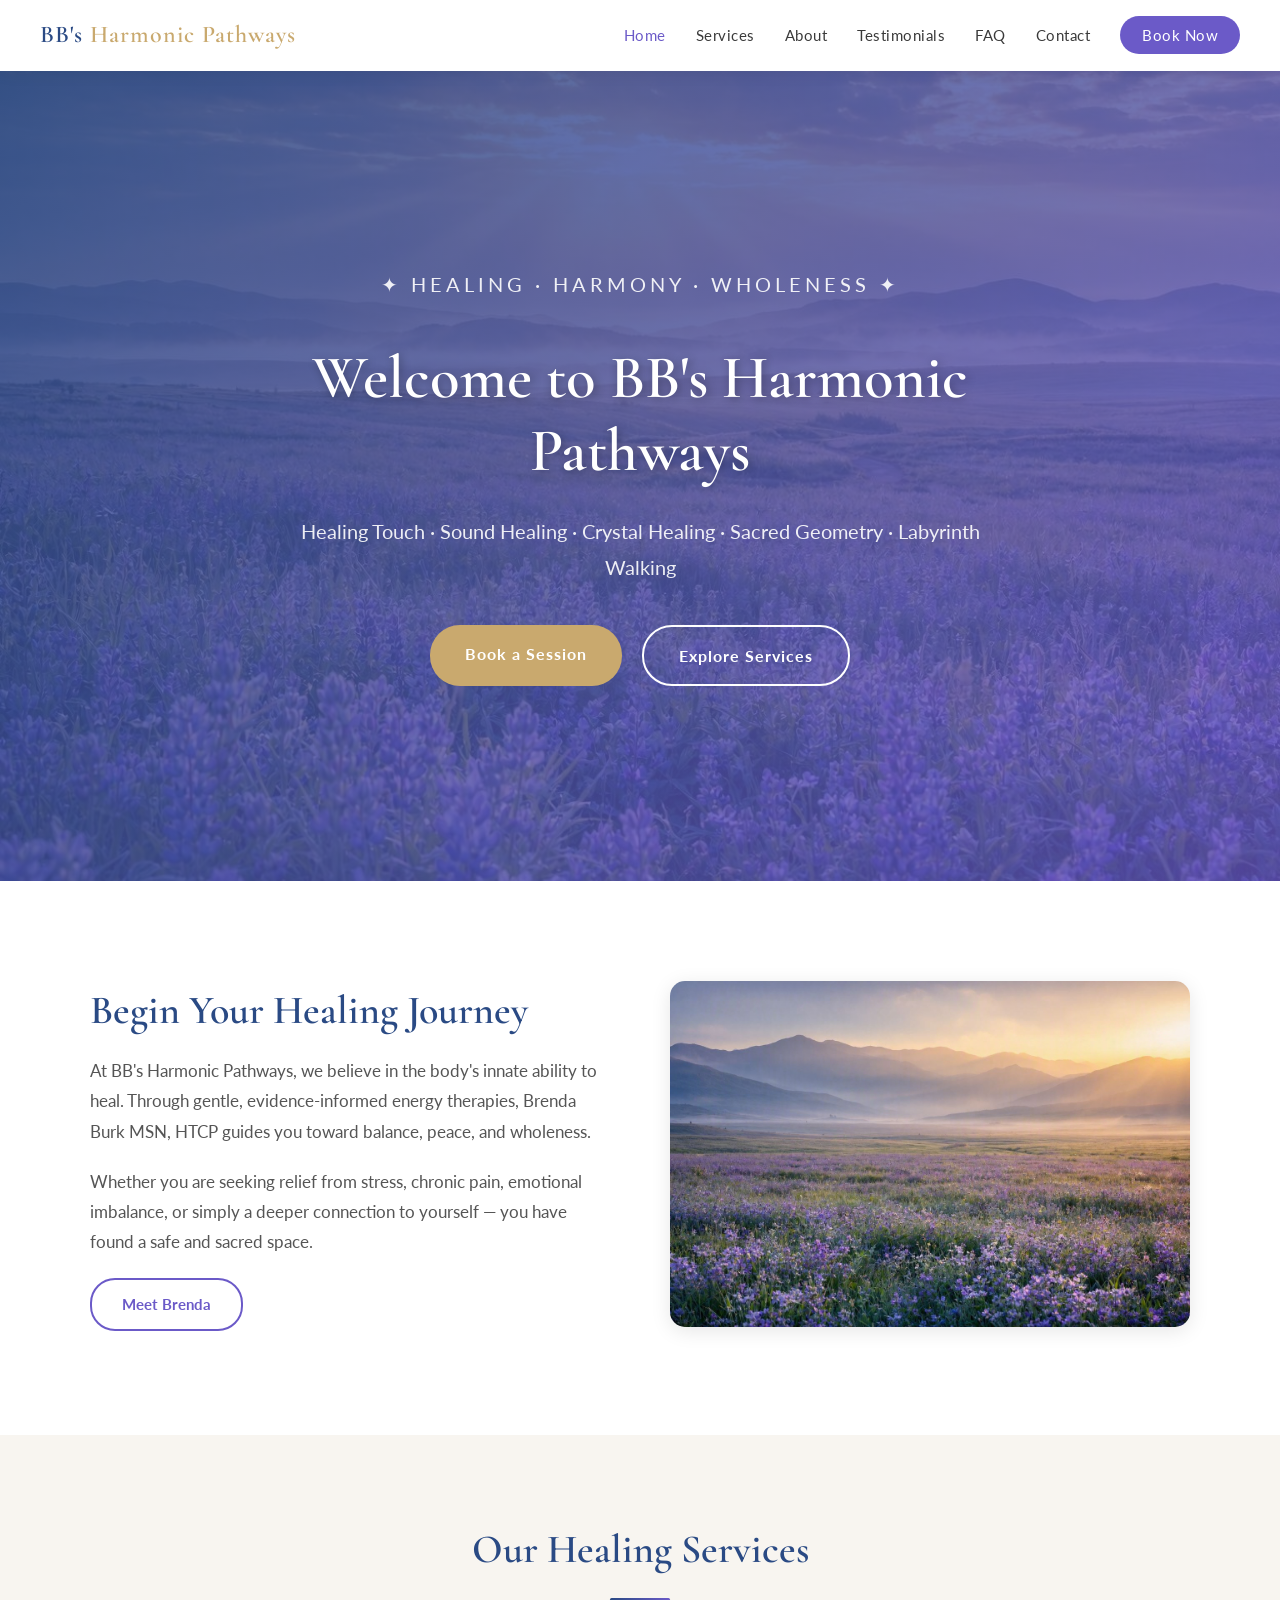
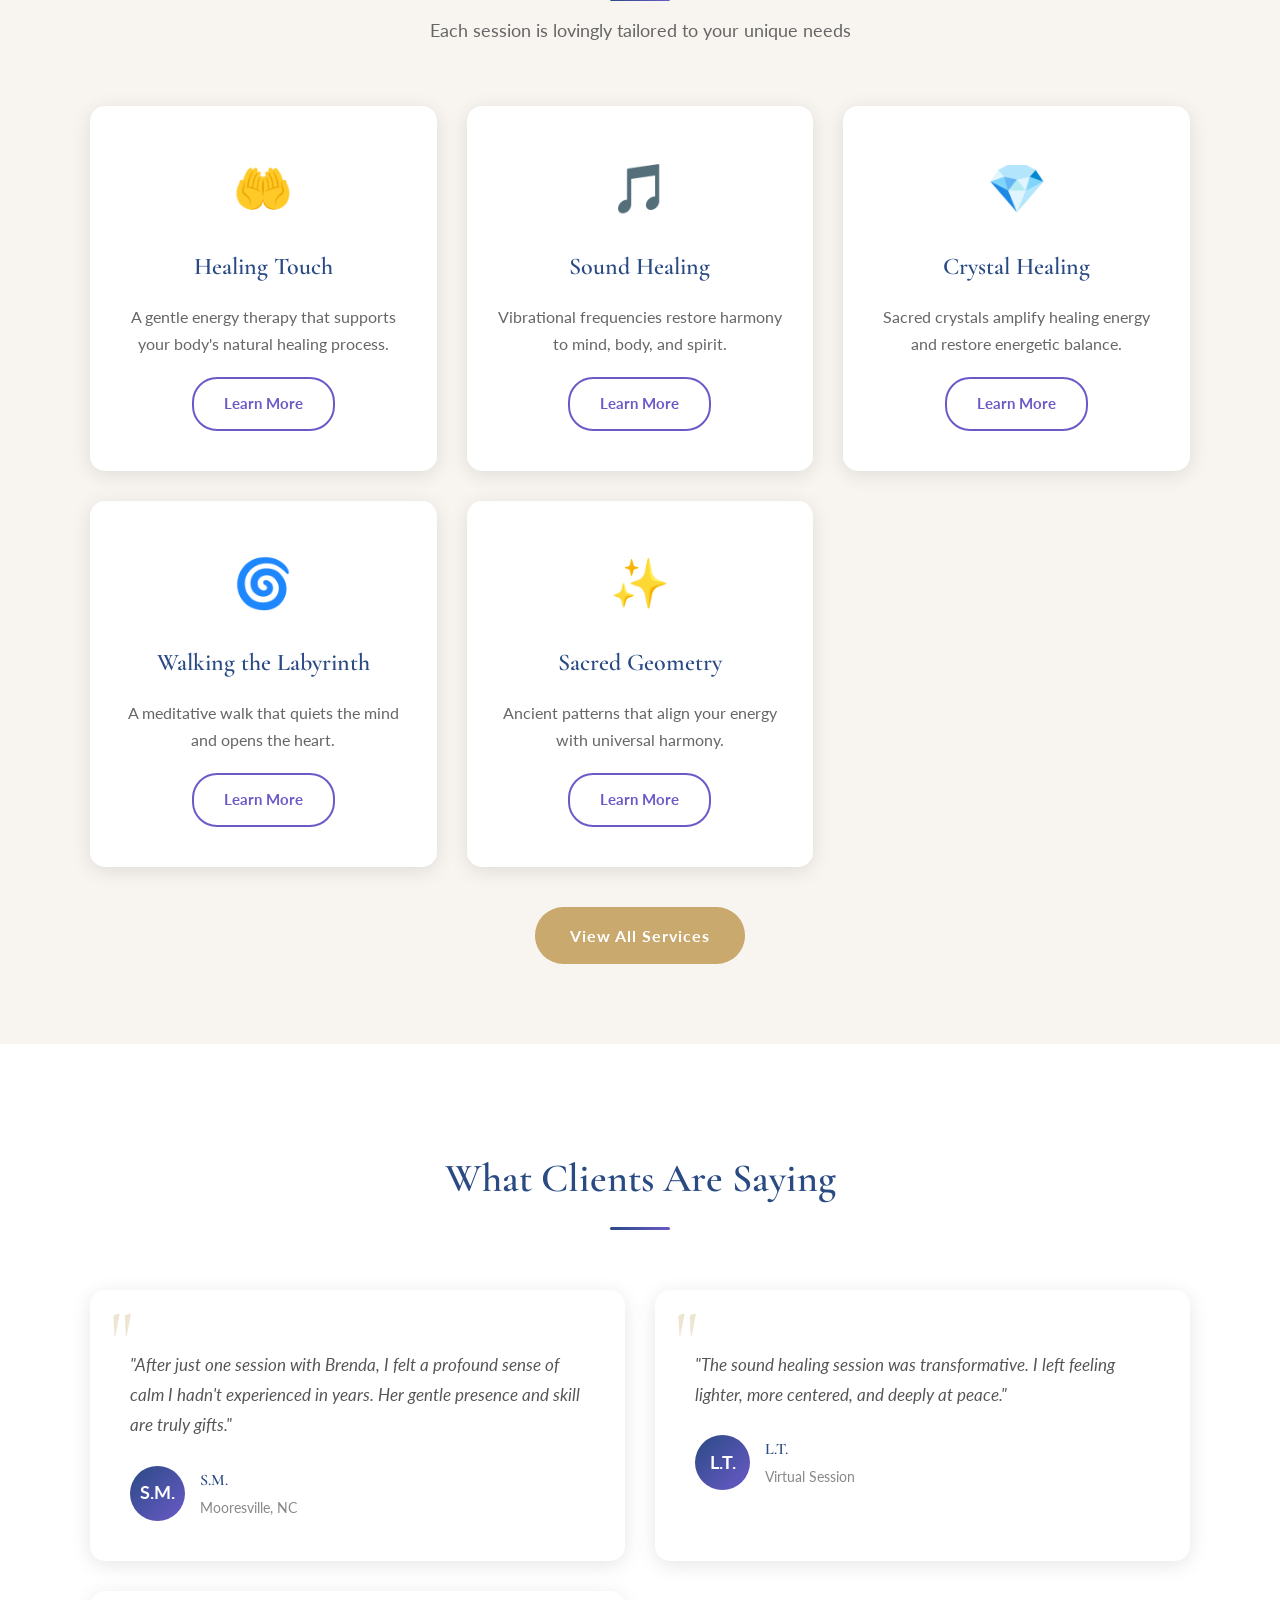
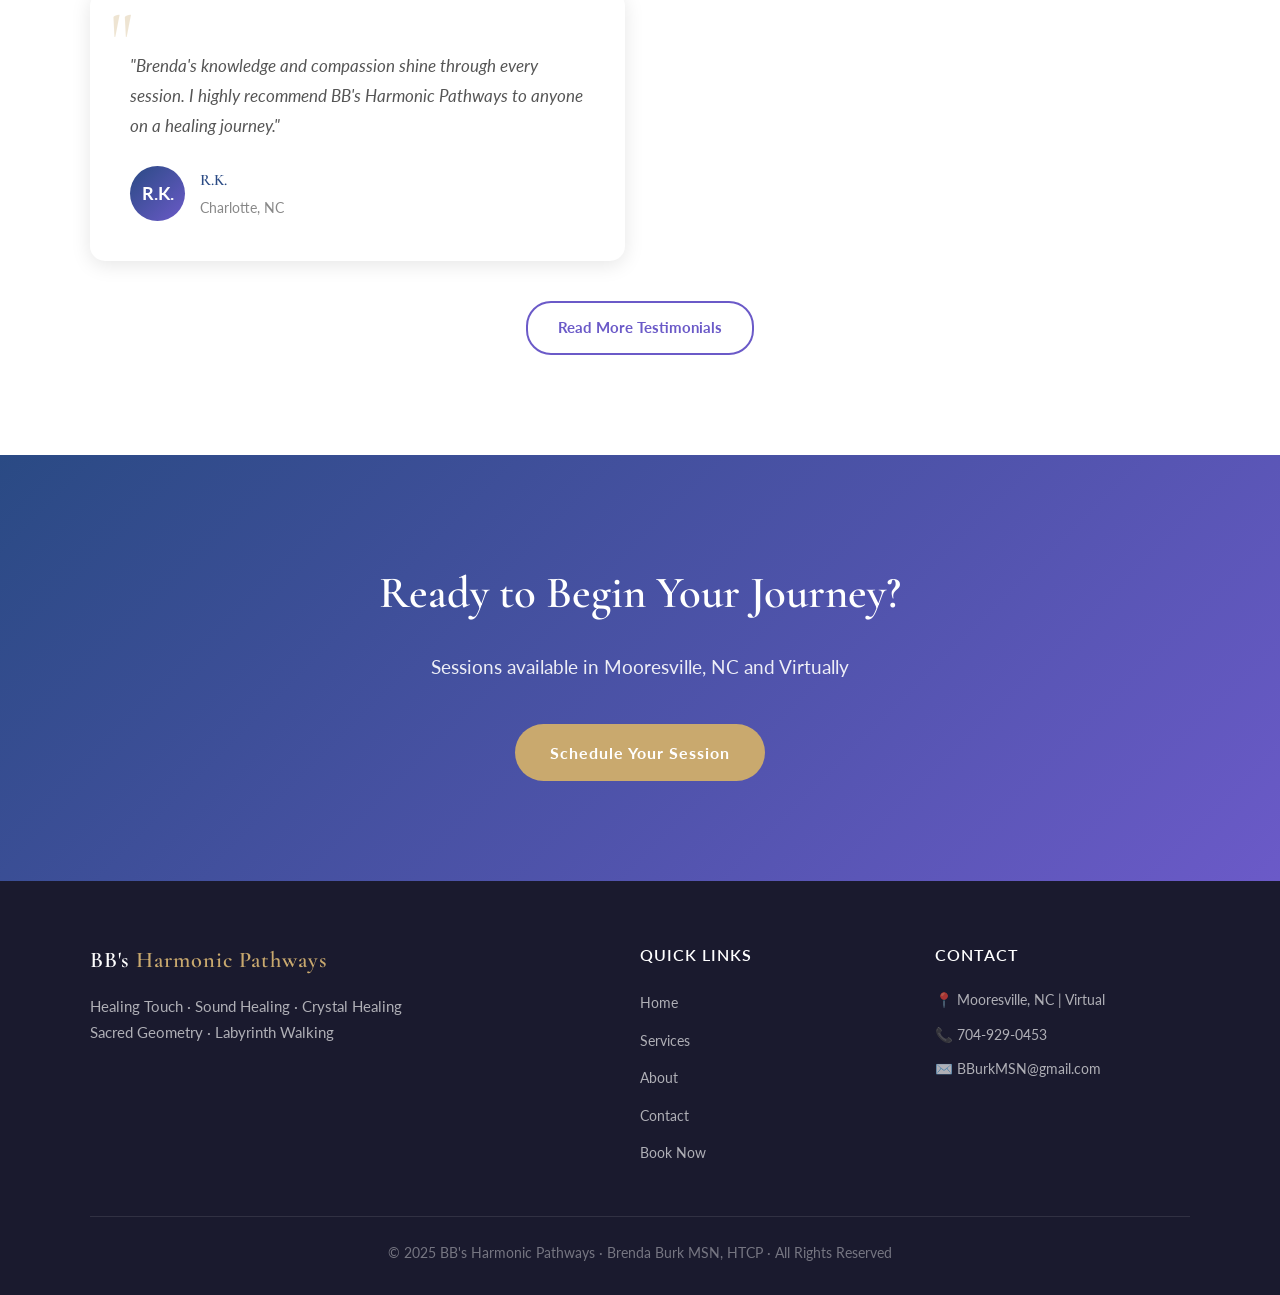
==== commit 371b28f1: "Update index.html" ====
--- a/index.html
+++ b/index.html
@@ -5,176 +5,186 @@
   <meta name="viewport" content="width=device-width, initial-scale=1.0"/>
   <title>BB's Harmonic Pathways | Healing Touch & Sound Healing</title>
   <link rel="stylesheet" href="style.css"/>
-  <link href="https://fonts.googleapis.com/css2?family=Playfair+Display:wght@400;700&family=Lato:wght@300;400;700&display=swap" rel="stylesheet"/>
 </head>
 <body>
 
   <!-- NAVIGATION -->
-  <nav class="navbar">
-    <div class="nav-container">
-      <a href="index.html" class="nav-logo">BB's Harmonic Pathways</a>
-      <ul class="nav-menu">
-        <li><a href="index.html" class="active">Home</a></li>
-        <li><a href="services.html">Services</a></li>
-        <li><a href="about.html">About</a></li>
-        <li><a href="testimonials.html">Testimonials</a></li>
-        <li><a href="faq.html">FAQ</a></li>
-        <li><a href="contact.html">Contact</a></li>
-        <li><a href="booking.html" class="nav-book">Book Now</a></li>
-      </ul>
-    </div>
+  <nav>
+    <a href="index.html" class="nav-logo">BB's <span>Harmonic Pathways</span></a>
+    <ul class="nav-links">
+      <li><a href="index.html" class="active">Home</a></li>
+      <li><a href="services.html">Services</a></li>
+      <li><a href="about.html">About</a></li>
+      <li><a href="testimonials.html">Testimonials</a></li>
+      <li><a href="faq.html">FAQ</a></li>
+      <li><a href="contact.html">Contact</a></li>
+      <li><a href="booking.html" class="nav-cta">Book Now</a></li>
+    </ul>
   </nav>
 
   <!-- HERO SECTION -->
   <section class="hero">
-    <div class="hero-image-container">
-      <img src="assets/images/hero-bg.jpg" alt="Peaceful healing space" class="hero-bg-img"/>
-    </div>
     <div class="hero-content">
+      <p class="hero-tagline">✦ Healing · Harmony · Wholeness ✦</p>
       <h1>Welcome to BB's Harmonic Pathways</h1>
       <p>Healing Touch · Sound Healing · Crystal Healing · Sacred Geometry · Labyrinth Walking</p>
-      <a href="booking.html" class="btn-primary">Book a Session</a>
+      <div class="hero-buttons">
+        <a href="booking.html" class="btn-primary">Book a Session</a>
+        <a href="services.html" class="btn-secondary">Explore Services</a>
+      </div>
     </div>
   </section>
 
   <!-- WELCOME SECTION -->
   <section class="welcome-section">
-    <div class="container">
-      <div class="welcome-grid">
-        <div class="welcome-text">
-          <h2>Begin Your Healing Journey</h2>
-          <p>At BB's Harmonic Pathways, we believe in the body's innate ability to heal. Through gentle, evidence-informed energy therapies, Brenda Burk MSN, HTCP guides you toward balance, peace, and wholeness.</p>
-          <p>Whether you are seeking relief from stress, chronic pain, emotional imbalance, or simply a deeper connection to yourself — you have found a safe and sacred space.</p>
-          <a href="about.html" class="btn-secondary">Meet Brenda</a>
-        </div>
-        <div class="welcome-image">
-          <img src="assets/images/cta-bg.jpg" alt="Healing energy session" class="rounded-img"/>
-        </div>
+    <div class="welcome-grid">
+      <div class="welcome-text">
+        <h2>Begin Your Healing Journey</h2>
+        <p>At BB's Harmonic Pathways, we believe in the body's innate ability to heal. Through gentle, evidence-informed energy therapies, Brenda Burk MSN, HTCP guides you toward balance, peace, and wholeness.</p>
+        <p>Whether you are seeking relief from stress, chronic pain, emotional imbalance, or simply a deeper connection to yourself — you have found a safe and sacred space.</p>
+        <a href="about.html" class="btn-outline">Meet Brenda</a>
+      </div>
+      <div class="welcome-image">
+        <img src="assets/images/cta-bg.jpg" alt="Healing energy session"/>
       </div>
     </div>
   </section>
 
   <!-- SERVICES PREVIEW -->
-  <section class="services-preview">
+  <section class="services-section">
     <div class="container">
-      <h2 class="section-title">Our Healing Services</h2>
-      <p class="section-subtitle">Each session is lovingly tailored to your unique needs</p>
+      <div class="section-title">
+        <h2>Our Healing Services</h2>
+        <div class="section-divider"></div>
+        <p>Each session is lovingly tailored to your unique needs</p>
+      </div>
       <div class="services-grid">
 
         <div class="service-card">
-          <img src="assets/images/healing-touch.jpg" alt="Healing Touch"/>
+          <span class="service-icon">🤲</span>
           <h3>Healing Touch</h3>
           <p>A gentle energy therapy that supports your body's natural healing process.</p>
-          <a href="services.html#healing-touch" class="btn-link">Learn More →</a>
+          <a href="services.html#healing-touch" class="btn-outline">Learn More</a>
         </div>
 
         <div class="service-card">
-          <img src="assets/images/sound-healing.jpg" alt="Sound Healing"/>
+          <span class="service-icon">🎵</span>
           <h3>Sound Healing</h3>
           <p>Vibrational frequencies restore harmony to mind, body, and spirit.</p>
-          <a href="services.html#sound-healing" class="btn-link">Learn More →</a>
+          <a href="services.html#sound-healing" class="btn-outline">Learn More</a>
         </div>
 
         <div class="service-card">
-          <img src="assets/images/crystal-healing.jpg" alt="Crystal Healing"/>
+          <span class="service-icon">💎</span>
           <h3>Crystal Healing</h3>
           <p>Sacred crystals amplify healing energy and restore energetic balance.</p>
-          <a href="services.html#crystal-healing" class="btn-link">Learn More →</a>
+          <a href="services.html#crystal-healing" class="btn-outline">Learn More</a>
         </div>
 
         <div class="service-card">
-          <img src="assets/images/labyrinth.jpg" alt="Walking the Labyrinth"/>
+          <span class="service-icon">🌀</span>
           <h3>Walking the Labyrinth</h3>
           <p>A meditative walk that quiets the mind and opens the heart.</p>
-          <a href="services.html#labyrinth" class="btn-link">Learn More →</a>
+          <a href="services.html#labyrinth" class="btn-outline">Learn More</a>
         </div>
 
         <div class="service-card">
-          <img src="assets/images/sacred-geometry.jpg" alt="Sacred Geometry"/>
+          <span class="service-icon">✨</span>
           <h3>Sacred Geometry</h3>
           <p>Ancient patterns that align your energy with universal harmony.</p>
-          <a href="services.html#sacred-geometry" class="btn-link">Learn More →</a>
+          <a href="services.html#sacred-geometry" class="btn-outline">Learn More</a>
         </div>
 
       </div>
-      <div class="center-btn">
+      <div style="text-align:center; margin-top:40px;">
         <a href="services.html" class="btn-primary">View All Services</a>
       </div>
     </div>
   </section>
 
   <!-- TESTIMONIALS PREVIEW -->
-  <section class="testimonials-preview">
+  <section class="welcome-section" style="background: white;">
     <div class="container">
-      <h2 class="section-title">What Clients Are Saying</h2>
+      <div class="section-title">
+        <h2>What Clients Are Saying</h2>
+        <div class="section-divider"></div>
+      </div>
       <div class="testimonials-grid">
 
         <div class="testimonial-card">
-          <div class="avatar">S.M.</div>
-          <p>"After just one session with Brenda, I felt a profound sense of calm I hadn't experienced in years. Her gentle presence and skill are truly gifts."</p>
-          <span>— S.M., Mooresville NC</span>
+          <p class="testimonial-text">"After just one session with Brenda, I felt a profound sense of calm I hadn't experienced in years. Her gentle presence and skill are truly gifts."</p>
+          <div class="testimonial-author">
+            <div class="author-avatar">S.M.</div>
+            <div class="author-info">
+              <h4>S.M.</h4>
+              <p>Mooresville, NC</p>
+            </div>
+          </div>
         </div>
 
         <div class="testimonial-card">
-          <div class="avatar">L.T.</div>
-          <p>"The sound healing session was transformative. I left feeling lighter, more centered, and deeply at peace."</p>
-          <span>— L.T., Virtual Session</span>
+          <p class="testimonial-text">"The sound healing session was transformative. I left feeling lighter, more centered, and deeply at peace."</p>
+          <div class="testimonial-author">
+            <div class="author-avatar">L.T.</div>
+            <div class="author-info">
+              <h4>L.T.</h4>
+              <p>Virtual Session</p>
+            </div>
+          </div>
         </div>
 
         <div class="testimonial-card">
-          <div class="avatar">R.K.</div>
-          <p>"Brenda's knowledge and compassion shine through every session. I highly recommend BB's Harmonic Pathways to anyone on a healing journey."</p>
-          <span>— R.K., Charlotte NC</span>
+          <p class="testimonial-text">"Brenda's knowledge and compassion shine through every session. I highly recommend BB's Harmonic Pathways to anyone on a healing journey."</p>
+          <div class="testimonial-author">
+            <div class="author-avatar">R.K.</div>
+            <div class="author-info">
+              <h4>R.K.</h4>
+              <p>Charlotte, NC</p>
+            </div>
+          </div>
         </div>
 
       </div>
-      <div class="center-btn">
-        <a href="testimonials.html" class="btn-secondary">Read More Testimonials</a>
+      <div style="text-align:center; margin-top:40px;">
+        <a href="testimonials.html" class="btn-outline">Read More Testimonials</a>
       </div>
     </div>
   </section>
 
   <!-- CALL TO ACTION -->
   <section class="cta-section">
-    <div class="cta-overlay">
-      <img src="assets/images/hero-bg.jpg" alt="Healing background" class="cta-bg-img"/>
-    </div>
-    <div class="cta-content">
-      <h2>Ready to Begin Your Journey?</h2>
-      <p>Sessions available in Mooresville, NC and Virtually</p>
-      <a href="booking.html" class="btn-primary">Schedule Your Session</a>
-    </div>
+    <h2>Ready to Begin Your Journey?</h2>
+    <p>Sessions available in Mooresville, NC and Virtually</p>
+    <a href="booking.html" class="btn-primary">Schedule Your Session</a>
   </section>
 
   <!-- FOOTER -->
-  <footer class="footer">
-    <div class="container">
-      <div class="footer-grid">
-        <div class="footer-brand">
-          <h3>BB's Harmonic Pathways</h3>
-          <p>Healing Touch · Sound Healing · Crystal Healing</p>
-          <p>Sacred Geometry · Labyrinth Walking</p>
-        </div>
-        <div class="footer-links">
-          <h4>Quick Links</h4>
-          <ul>
-            <li><a href="index.html">Home</a></li>
-            <li><a href="services.html">Services</a></li>
-            <li><a href="about.html">About</a></li>
-            <li><a href="contact.html">Contact</a></li>
-            <li><a href="booking.html">Book Now</a></li>
-          </ul>
-        </div>
-        <div class="footer-contact">
-          <h4>Contact</h4>
-          <p>📍 Mooresville, NC | Virtual</p>
-          <p>📞 <a href="tel:7049290453">704-929-0453</a></p>
-          <p>✉️ <a href="mailto:BBurkMSN@gmail.com">BBurkMSN@gmail.com</a></p>
-        </div>
+  <footer>
+    <div class="footer-grid">
+      <div class="footer-brand">
+        <span class="nav-logo">BB's <span style="color:var(--accent)">Harmonic Pathways</span></span>
+        <p>Healing Touch · Sound Healing · Crystal Healing</p>
+        <p>Sacred Geometry · Labyrinth Walking</p>
       </div>
-      <div class="footer-bottom">
-        <p>&copy; 2025 BB's Harmonic Pathways · Brenda Burk MSN, HTCP · All Rights Reserved</p>
+      <div class="footer-links">
+        <h4>Quick Links</h4>
+        <ul>
+          <li><a href="index.html">Home</a></li>
+          <li><a href="services.html">Services</a></li>
+          <li><a href="about.html">About</a></li>
+          <li><a href="contact.html">Contact</a></li>
+          <li><a href="booking.html">Book Now</a></li>
+        </ul>
       </div>
+      <div class="footer-contact">
+        <h4>Contact</h4>
+        <p>📍 Mooresville, NC | Virtual</p>
+        <p>📞 <a href="tel:7049290453" style="color:rgba(255,255,255,0.65)">704-929-0453</a></p>
+        <p>✉️ <a href="mailto:BBurkMSN@gmail.com" style="color:rgba(255,255,255,0.65)">BBurkMSN@gmail.com</a></p>
+      </div>
+    </div>
+    <div class="footer-bottom">
+      <p>&copy; 2025 BB's Harmonic Pathways · Brenda Burk MSN, HTCP · All Rights Reserved</p>
     </div>
   </footer>
 
--- a/style.css
+++ b/style.css
@@ -1,1048 +1,1038 @@
-/* ============================================
-   BB'S HARMONIC PATHWAYS - COMPLETE STYLESHEET
-   ============================================ */
-
-/* GOOGLE FONTS */
-@import url('https://fonts.googleapis.com/css2?family=Playfair+Display:wght@400;700&family=Lato:wght@300;400;700&display=swap');
-
-/* CSS VARIABLES */
+/* ========================================
+   BB's Harmonic Pathways - Main Stylesheet
+======================================== */
+
+/* --- Google Fonts Import --- */
+@import url('https://fonts.googleapis.com/css2?family=Cormorant+Garamond:wght@300;400;600&family=Lato:wght@300;400;700&display=swap');
+
+/* --- CSS Variables --- */
 :root {
-  --primary: #7c6b8a;
-  --primary-light: #a48bb5;
-  --primary-dark: #5a4d6b;
-  --accent: #c9a96e;
-  --accent-light: #e8d5b0;
-  --bg-light: #faf8f5;
-  --bg-cream: #f5f0e8;
-  --text-dark: #3a3340;
-  --text-medium: #6b5f78;
-  --text-light: #9b8fa8;
-  --white: #ffffff;
-  --shadow: 0 4px 20px rgba(124, 107, 138, 0.15);
-  --shadow-hover: 0 8px 30px rgba(124, 107, 138, 0.25);
-  --border-radius: 12px;
-  --transition: all 0.3s ease;
-}
-
-/* RESET */
+    --primary: #2a4a84;
+    --secondary: #6b5ac8;
+    --accent: #c9a96e;
+    --light: #f8f5f0;
+    --text: #3a3a3a;
+    --white: #ffffff;
+    --shadow: 0 4px 20px rgba(0,0,0,0.1);
+}
+
+/* --- Reset & Base --- */
 * {
-  margin: 0;
-  padding: 0;
-  box-sizing: border-box;
+    margin: 0;
+    padding: 0;
+    box-sizing: border-box;
 }
 
 html {
-  scroll-behavior: smooth;
+    scroll-behavior: smooth;
 }
 
 body {
-  font-family: 'Lato', sans-serif;
-  color: var(--text-dark);
-  background-color: var(--bg-light);
-  line-height: 1.8;
-}
-
-/* TYPOGRAPHY */
+    font-family: 'Lato', sans-serif;
+    color: var(--text);
+    background-color: var(--light);
+    line-height: 1.7;
+}
+
 h1, h2, h3, h4 {
-  font-family: 'Playfair Display', serif;
-  line-height: 1.3;
-}
-
-h1 { font-size: 2.8rem; }
-h2 { font-size: 2.2rem; }
-h3 { font-size: 1.6rem; }
-h4 { font-size: 1.2rem; }
-
-p {
-  margin-bottom: 1rem;
-  color: var(--text-medium);
+    font-family: 'Cormorant Garamond', serif;
+    font-weight: 600;
+    color: var(--primary);
 }
 
 a {
-  text-decoration: none;
-  color: var(--primary);
-  transition: var(--transition);
-}
-
-a:hover {
-  color: var(--primary-dark);
+    text-decoration: none;
+    color: inherit;
 }
 
 img {
-  max-width: 100%;
-  height: auto;
-  display: block;
-}
-
-/* CONTAINER */
+    max-width: 100%;
+    height: auto;
+}
+
+/* ========================================
+   NAVIGATION
+======================================== */
+nav {
+    background: rgba(255, 255, 255, 0.97);
+    padding: 15px 40px;
+    display: flex;
+    justify-content: space-between;
+    align-items: center;
+    position: sticky;
+    top: 0;
+    z-index: 1000;
+    box-shadow: 0 2px 15px rgba(0,0,0,0.08);
+}
+
+.nav-logo {
+    font-family: 'Cormorant Garamond', serif;
+    font-size: 1.5rem;
+    font-weight: 600;
+    color: var(--primary);
+    letter-spacing: 1px;
+}
+
+.nav-logo span {
+    color: var(--accent);
+}
+
+.nav-links {
+    display: flex;
+    list-style: none;
+    gap: 30px;
+    align-items: center;
+}
+
+.nav-links a {
+    font-size: 0.95rem;
+    color: var(--text);
+    letter-spacing: 0.5px;
+    transition: color 0.3s ease;
+    font-weight: 400;
+}
+
+.nav-links a:hover,
+.nav-links a.active {
+    color: var(--secondary);
+}
+
+.nav-cta {
+    background: var(--secondary);
+    color: white !important;
+    padding: 10px 22px;
+    border-radius: 25px;
+    transition: background 0.3s ease !important;
+}
+
+.nav-cta:hover {
+    background: var(--primary) !important;
+}
+
+/* ========================================
+   PAGE HEADER BANNERS
+======================================== */
+.page-header {
+    min-height: 320px;
+    display: flex;
+    align-items: center;
+    justify-content: center;
+    text-align: center;
+    color: white;
+    padding: 80px 20px;
+    background-size: cover;
+    background-position: center;
+    background-repeat: no-repeat;
+    position: relative;
+}
+
+.page-header h1 {
+    font-size: 3rem;
+    color: white;
+    margin-bottom: 15px;
+    text-shadow: 2px 2px 8px rgba(0,0,0,0.4);
+}
+
+.page-header p {
+    font-size: 1.3rem;
+    color: rgba(255,255,255,0.92);
+    text-shadow: 1px 1px 4px rgba(0,0,0,0.3);
+}
+
+.header-content {
+    position: relative;
+    z-index: 2;
+    max-width: 700px;
+}
+
+/* --- Individual Page Banners --- */
+.testimonials-header {
+    background-image: linear-gradient(
+        rgba(42, 74, 132, 0.55),
+        rgba(107, 90, 200, 0.55)
+    ),
+    url('assets/images/Testamonials.jpg');
+}
+
+.faq-header {
+    background-image: linear-gradient(
+        rgba(42, 74, 132, 0.55),
+        rgba(107, 90, 200, 0.55)
+    ),
+    url('assets/images/FAQ.jpg');
+}
+
+.services-header {
+    background-image: linear-gradient(
+        rgba(42, 74, 132, 0.55),
+        rgba(107, 90, 200, 0.55)
+    ),
+    url('assets/images/services-banner.jpg');
+}
+
+.about-header {
+    background-image: linear-gradient(
+        rgba(42, 74, 132, 0.55),
+        rgba(107, 90, 200, 0.55)
+    ),
+    url('assets/images/about-banner.jpg');
+}
+
+.contact-header {
+    background-image: linear-gradient(
+        rgba(42, 74, 132, 0.55),
+        rgba(107, 90, 200, 0.55)
+    ),
+    url('assets/images/contact-banner.jpg');
+}
+
+.booking-header {
+    background-image: linear-gradient(
+        rgba(42, 74, 132, 0.55),
+        rgba(107, 90, 200, 0.55)
+    ),
+    url('assets/images/booking-banner.jpg');
+}
+
+/* ========================================
+   HERO SECTION (Home Page)
+======================================== */
+.hero {
+    min-height: 90vh;
+    display: flex;
+    align-items: center;
+    justify-content: center;
+    text-align: center;
+    background: linear-gradient(135deg, rgba(42,74,132,0.85), rgba(107,90,200,0.75)),
+                url('assets/images/hero-bg.jpg') center/cover no-repeat;
+    color: white;
+    padding: 60px 20px;
+}
+
+.hero-content {
+    max-width: 750px;
+}
+
+.hero-tagline {
+    font-size: 0.95rem;
+    letter-spacing: 4px;
+    text-transform: uppercase;
+    color: var(--accent);
+    margin-bottom: 20px;
+    font-family: 'Lato', sans-serif;
+}
+
+.hero h1 {
+    font-size: 3.8rem;
+    color: white;
+    line-height: 1.2;
+    margin-bottom: 25px;
+    text-shadow: 2px 2px 10px rgba(0,0,0,0.3);
+}
+
+.hero p {
+    font-size: 1.25rem;
+    color: rgba(255,255,255,0.9);
+    margin-bottom: 40px;
+    line-height: 1.8;
+}
+
+.hero-buttons {
+    display: flex;
+    gap: 20px;
+    justify-content: center;
+    flex-wrap: wrap;
+}
+
+/* ========================================
+   BUTTONS
+======================================== */
+.btn-primary {
+    background: var(--accent);
+    color: white;
+    padding: 15px 35px;
+    border-radius: 30px;
+    font-size: 1rem;
+    font-weight: 700;
+    letter-spacing: 1px;
+    transition: all 0.3s ease;
+    border: none;
+    cursor: pointer;
+    display: inline-block;
+}
+
+.btn-primary:hover {
+    background: #b8935a;
+    transform: translateY(-2px);
+    box-shadow: 0 6px 20px rgba(201,169,110,0.4);
+    color: white;
+}
+
+.btn-secondary {
+    background: transparent;
+    color: white;
+    padding: 15px 35px;
+    border-radius: 30px;
+    font-size: 1rem;
+    font-weight: 700;
+    letter-spacing: 1px;
+    border: 2px solid white;
+    transition: all 0.3s ease;
+    display: inline-block;
+}
+
+.btn-secondary:hover {
+    background: white;
+    color: var(--primary);
+    transform: translateY(-2px);
+}
+
+.btn-outline {
+    background: transparent;
+    color: var(--secondary);
+    padding: 12px 30px;
+    border-radius: 25px;
+    font-size: 0.95rem;
+    font-weight: 700;
+    border: 2px solid var(--secondary);
+    transition: all 0.3s ease;
+    display: inline-block;
+}
+
+.btn-outline:hover {
+    background: var(--secondary);
+    color: white;
+    transform: translateY(-2px);
+}
+
+/* ========================================
+   SECTIONS - General
+======================================== */
+section {
+    padding: 80px 20px;
+}
+
 .container {
-  max-width: 1200px;
-  margin: 0 auto;
-  padding: 0 2rem;
-}
-
-/* ============================================
-   NAVIGATION
-   ============================================ */
-.navbar {
-  background: rgba(255, 255, 255, 0.97);
-  backdrop-filter: blur(10px);
-  padding: 1rem 0;
-  position: sticky;
-  top: 0;
-  z-index: 1000;
-  box-shadow: 0 2px 20px rgba(124, 107, 138, 0.1);
-}
-
-.nav-container {
-  max-width: 1200px;
-  margin: 0 auto;
-  padding: 0 2rem;
-  display: flex;
-  justify-content: space-between;
-  align-items: center;
-}
-
-.nav-logo {
-  font-family: 'Playfair Display', serif;
-  font-size: 1.4rem;
-  color: var(--primary-dark);
-  font-weight: 700;
-}
-
-.nav-menu {
-  list-style: none;
-  display: flex;
-  gap: 1.5rem;
-  align-items: center;
-}
-
-.nav-menu a {
-  font-size: 0.95rem;
-  color: var(--text-medium);
-  font-weight: 400;
-  padding: 0.3rem 0;
-  border-bottom: 2px solid transparent;
-  transition: var(--transition);
-}
-
-.nav-menu a:hover,
-.nav-menu a.active {
-  color: var(--primary);
-  border-bottom-color: var(--primary);
-}
-
-.nav-book {
-  background: var(--primary);
-  color: var(--white) !important;
-  padding: 0.5rem 1.2rem !important;
-  border-radius: 25px !important;
-  border-bottom: none !important;
-}
-
-.nav-book:hover {
-  background: var(--primary-dark);
-  transform: translateY(-1px);
-}
-
-/* ============================================
-   BUTTONS
-   ============================================ */
-.btn-primary {
-  display: inline-block;
-  background: var(--primary);
-  color: var(--white);
-  padding: 0.9rem 2rem;
-  border-radius: 30px;
-  font-size: 1rem;
-  font-weight: 600;
-  letter-spacing: 0.5px;
-  transition: var(--transition);
-  border: 2px solid var(--primary);
-}
-
-.btn-primary:hover {
-  background: var(--primary-dark);
-  border-color: var(--primary-dark);
-  color: var(--white);
-  transform: translateY(-2px);
-  box-shadow: var(--shadow-hover);
-}
-
-.btn-secondary {
-  display: inline-block;
-  background: transparent;
-  color: var(--primary);
-  padding: 0.9rem 2rem;
-  border-radius: 30px;
-  font-size: 1rem;
-  font-weight: 600;
-  border: 2px solid var(--primary);
-  transition: var(--transition);
-}
-
-.btn-secondary:hover {
-  background: var(--primary);
-  color: var(--white);
-  transform: translateY(-2px);
-  box-shadow: var(--shadow-hover);
-}
-
-.btn-link {
-  color: var(--primary);
-  font-weight: 600;
-  font-size: 0.95rem;
-  transition: var(--transition);
-}
-
-.btn-link:hover {
-  color: var(--accent);
-  letter-spacing: 0.5px;
-}
-
-.btn-booking-large {
-  display: inline-block;
-  background: var(--accent);
-  color: var(--white);
-  padding: 1.2rem 3rem;
-  border-radius: 40px;
-  font-size: 1.2rem;
-  font-weight: 700;
-  letter-spacing: 0.5px;
-  transition: var(--transition);
-  border: 2px solid var(--accent);
-  box-shadow: var(--shadow);
-}
-
-.btn-booking-large:hover {
-  background: #b8935a;
-  border-color: #b8935a;
-  color: var(--white);
-  transform: translateY(-3px);
-  box-shadow: var(--shadow-hover);
-}
-
-.center-btn {
-  text-align: center;
-  margin-top: 3rem;
-}
-
-/* ============================================
-   HERO SECTION
-   ============================================ */
-.hero {
-  position: relative;
-  height: 90vh;
-  min-height: 600px;
-  display: flex;
-  align-items: center;
-  justify-content: center;
-  overflow: hidden;
-}
-
-.hero-image-container {
-  position: absolute;
-  top: 0;
-  left: 0;
-  width: 100%;
-  height: 100%;
-  z-index: 0;
-}
-
-.hero-bg-img {
-  width: 100%;
-  height: 100%;
-  object-fit: cover;
-  object-position: center;
-}
-
-.hero::after {
-  content: '';
-  position: absolute;
-  top: 0;
-  left: 0;
-  width: 100%;
-  height: 100%;
-  background: linear-gradient(
-    to bottom,
-    rgba(90, 77, 107, 0.5),
-    rgba(60, 45, 75, 0.6)
-  );
-  z-index: 1;
-}
-
-.hero-content {
-  position: relative;
-  z-index: 2;
-  text-align: center;
-  color: var(--white);
-  padding: 2rem;
-  max-width: 800px;
-}
-
-.hero-content h1 {
-  font-size: 3.5rem;
-  margin-bottom: 1rem;
-  text-shadow: 2px 2px 8px rgba(0,0,0,0.3);
-  color: var(--white);
-}
-
-.hero-content p {
-  font-size: 1.3rem;
-  margin-bottom: 2rem;
-  color: rgba(255,255,255,0.9);
-  letter-spacing: 1px;
-}
-
-/* ============================================
+    max-width: 1100px;
+    margin: 0 auto;
+}
+
+.section-title {
+    text-align: center;
+    margin-bottom: 60px;
+}
+
+.section-title h2 {
+    font-size: 2.5rem;
+    color: var(--primary);
+    margin-bottom: 15px;
+}
+
+.section-title p {
+    font-size: 1.1rem;
+    color: #666;
+    max-width: 600px;
+    margin: 0 auto;
+}
+
+.section-divider {
+    width: 60px;
+    height: 3px;
+    background: linear-gradient(to right, var(--primary), var(--secondary));
+    margin: 15px auto;
+    border-radius: 2px;
+}
+
+/* ========================================
    WELCOME SECTION
-   ============================================ */
+======================================== */
 .welcome-section {
-  padding: 6rem 0;
-  background: var(--white);
+    background: white;
+    padding: 100px 20px;
 }
 
 .welcome-grid {
-  display: grid;
-  grid-template-columns: 1fr 1fr;
-  gap: 4rem;
-  align-items: center;
+    display: grid;
+    grid-template-columns: 1fr 1fr;
+    gap: 60px;
+    align-items: center;
+    max-width: 1100px;
+    margin: 0 auto;
 }
 
 .welcome-text h2 {
-  color: var(--primary-dark);
-  margin-bottom: 1.5rem;
+    font-size: 2.5rem;
+    margin-bottom: 20px;
+    line-height: 1.3;
 }
 
 .welcome-text p {
-  font-size: 1.05rem;
-  margin-bottom: 1.2rem;
+    font-size: 1.05rem;
+    color: #555;
+    margin-bottom: 20px;
+    line-height: 1.8;
 }
 
 .welcome-image img {
-  border-radius: var(--border-radius);
-  box-shadow: var(--shadow);
-  width: 100%;
-  height: 400px;
-  object-fit: cover;
-}
-
-.rounded-img {
-  border-radius: var(--border-radius);
-}
-
-/* ============================================
-   SERVICES PREVIEW
-   ============================================ */
-.services-preview {
-  padding: 6rem 0;
-  background: var(--bg-cream);
-}
-
-.section-title {
-  text-align: center;
-  color: var(--primary-dark);
-  margin-bottom: 0.5rem;
-}
-
-.section-subtitle {
-  text-align: center;
-  color: var(--text-light);
-  font-size: 1.1rem;
-  margin-bottom: 3rem;
+    width: 100%;
+    border-radius: 15px;
+    box-shadow: var(--shadow);
+}
+
+/* ========================================
+   SERVICES SECTION
+======================================== */
+.services-section {
+    background: var(--light);
+    padding: 80px 20px;
 }
 
 .services-grid {
-  display: grid;
-  grid-template-columns: repeat(auto-fit, minmax(220px, 1fr));
-  gap: 2rem;
+    display: grid;
+    grid-template-columns: repeat(3, 1fr);
+    gap: 30px;
+    max-width: 1100px;
+    margin: 0 auto;
 }
 
 .service-card {
-  background: var(--white);
-  border-radius: var(--border-radius);
-  overflow: hidden;
-  box-shadow: var(--shadow);
-  transition: var(--transition);
-  text-align: center;
-  padding-bottom: 1.5rem;
+    background: white;
+    border-radius: 15px;
+    padding: 40px 30px;
+    text-align: center;
+    box-shadow: var(--shadow);
+    transition: transform 0.3s ease, box-shadow 0.3s ease;
 }
 
 .service-card:hover {
-  transform: translateY(-5px);
-  box-shadow: var(--shadow-hover);
-}
-
-.service-card img {
-  width: 100%;
-  height: 180px;
-  object-fit: cover;
+    transform: translateY(-8px);
+    box-shadow: 0 12px 35px rgba(0,0,0,0.15);
+}
+
+.service-icon {
+    font-size: 3rem;
+    margin-bottom: 20px;
+    display: block;
 }
 
 .service-card h3 {
-  color: var(--primary-dark);
-  margin: 1rem 1rem 0.5rem;
-  font-size: 1.2rem;
+    font-size: 1.5rem;
+    margin-bottom: 15px;
+    color: var(--primary);
 }
 
 .service-card p {
-  font-size: 0.9rem;
-  padding: 0 1rem;
-  color: var(--text-medium);
-}
-
-.service-card .btn-link {
-  margin-top: 0.5rem;
-  display: inline-block;
-}
-
-/* ============================================
-   TESTIMONIALS PREVIEW
-   ============================================ */
-.testimonials-preview {
-  padding: 6rem 0;
-  background: var(--white);
+    color: #666;
+    line-height: 1.7;
+    margin-bottom: 20px;
+}
+
+/* ========================================
+   SERVICES DETAIL PAGE
+======================================== */
+.services-detail {
+    padding: 80px 20px;
+    background: var(--light);
+}
+
+.service-detail-item {
+    display: grid;
+    grid-template-columns: 1fr 1fr;
+    gap: 60px;
+    align-items: center;
+    max-width: 1100px;
+    margin: 0 auto 80px auto;
+    padding-bottom: 80px;
+    border-bottom: 1px solid #e8e0f0;
+}
+
+.service-detail-item:last-child {
+    border-bottom: none;
+    margin-bottom: 0;
+}
+
+.service-detail-item.reverse {
+    direction: rtl;
+}
+
+.service-detail-item.reverse > * {
+    direction: ltr;
+}
+
+.service-detail-text h2 {
+    font-size: 2.2rem;
+    margin-bottom: 10px;
+    color: var(--primary);
+}
+
+.service-detail-text .service-subtitle {
+    color: var(--secondary);
+    font-style: italic;
+    margin-bottom: 20px;
+    font-size: 1.05rem;
+}
+
+.service-detail-text p {
+    color: #555;
+    line-height: 1.8;
+    margin-bottom: 15px;
+}
+
+.service-detail-text ul {
+    list-style: none;
+    padding: 0;
+    margin: 15px 0 25px 0;
+}
+
+.service-detail-text ul li {
+    padding: 8px 0;
+    padding-left: 25px;
+    position: relative;
+    color: #555;
+}
+
+.service-detail-text ul li::before {
+    content: '✦';
+    position: absolute;
+    left: 0;
+    color: var(--accent);
+    font-size: 0.8rem;
+    top: 10px;
+}
+
+.service-detail-image img {
+    width: 100%;
+    border-radius: 15px;
+    box-shadow: var(--shadow);
+}
+
+/* ========================================
+   ABOUT PAGE
+======================================== */
+.about-section {
+    padding: 80px 20px;
+    background: white;
+}
+
+.about-grid {
+    display: grid;
+    grid-template-columns: 1fr 2fr;
+    gap: 60px;
+    align-items: start;
+    max-width: 1100px;
+    margin: 0 auto;
+}
+
+.about-image img {
+    width: 100%;
+    border-radius: 15px;
+    box-shadow: var(--shadow);
+}
+
+.about-text h2 {
+    font-size: 2.5rem;
+    margin-bottom: 5px;
+}
+
+.about-text .credentials {
+    color: var(--secondary);
+    font-size: 1.1rem;
+    margin-bottom: 25px;
+    font-style: italic;
+}
+
+.about-text p {
+    color: #555;
+    line-height: 1.8;
+    margin-bottom: 20px;
+}
+
+.credentials-grid {
+    display: grid;
+    grid-template-columns: 1fr 1fr;
+    gap: 20px;
+    margin: 30px 0;
+}
+
+.credential-item {
+    background: var(--light);
+    padding: 20px;
+    border-radius: 10px;
+    border-left: 4px solid var(--secondary);
+}
+
+.credential-item h4 {
+    font-size: 1rem;
+    color: var(--primary);
+    margin-bottom: 5px;
+}
+
+.credential-item p {
+    font-size: 0.9rem;
+    color: #666;
+    margin: 0;
+}
+
+.philosophy-section {
+    background: linear-gradient(135deg, var(--primary), var(--secondary));
+    padding: 80px 20px;
+    text-align: center;
+    color: white;
+}
+
+.philosophy-section h2 {
+    color: white;
+    font-size: 2.5rem;
+    margin-bottom: 30px;
+}
+
+.philosophy-section p {
+    color: rgba(255,255,255,0.9);
+    font-size: 1.15rem;
+    line-height: 1.9;
+    max-width: 800px;
+    margin: 0 auto 20px auto;
+}
+
+/* ========================================
+   TESTIMONIALS PAGE
+======================================== */
+.testimonials-section {
+    padding: 80px 20px;
+    background: var(--light);
 }
 
 .testimonials-grid {
-  display: grid;
-  grid-template-columns: repeat(auto-fit, minmax(280px, 1fr));
-  gap: 2rem;
+    display: grid;
+    grid-template-columns: repeat(2, 1fr);
+    gap: 30px;
+    max-width: 1100px;
+    margin: 0 auto;
 }
 
 .testimonial-card {
-  background: var(--bg-cream);
-  border-radius: var(--border-radius);
-  padding: 2rem;
-  text-align: center;
-  box-shadow: var(--shadow);
-  transition: var(--transition);
-}
-
-.testimonial-card:hover {
-  transform: translateY(-3px);
-  box-shadow: var(--shadow-hover);
-}
-
-.avatar {
-  width: 60px;
-  height: 60px;
-  background: var(--primary);
-  color: var(--white);
-  border-radius: 50%;
-  display: flex;
-  align-items: center;
-  justify-content: center;
-  font-weight: 700;
-  font-size: 0.9rem;
-  margin: 0 auto 1rem;
-}
-
-.testimonial-card p {
-  font-style: italic;
-  color: var(--text-medium);
-  margin-bottom: 1rem;
-}
-
-.testimonial-card span {
-  color: var(--primary);
-  font-weight: 600;
-  font-size: 0.9rem;
-}
-
-/* ============================================
-   CTA SECTION
-   ============================================ */
-.cta-section {
-  position: relative;
-  padding: 6rem 0;
-  overflow: hidden;
-}
-
-.cta-overlay {
-  position: absolute;
-  top: 0;
-  left: 0;
-  width: 100%;
-  height: 100%;
-  z-index: 0;
-}
-
-.cta-bg-img {
-  width: 100%;
-  height: 100%;
-  object-fit: cover;
-}
-
-.cta-section::after {
-  content: '';
-  position: absolute;
-  top: 0;
-  left: 0;
-  width: 100%;
-  height: 100%;
-  background: rgba(90, 77, 107, 0.75);
-  z-index: 1;
-}
-
-.cta-content {
-  position: relative;
-  z-index: 2;
-  text-align: center;
-  color: var(--white);
-  padding: 2rem;
-}
-
-.cta-content h2 {
-  font-size: 2.5rem;
-  color: var(--white);
-  margin-bottom: 1rem;
-}
-
-.cta-content p {
-  font-size: 1.2rem;
-  color: rgba(255,255,255,0.9);
-  margin-bottom: 2rem;
-}
-
-/* ============================================
-   PAGE HEADER
-   ============================================ */
-.page-header {
-  background: linear-gradient(135deg, var(--primary-dark), var(--primary));
-  color: var(--white);
-  text-align: center;
-  padding: 5rem 2rem 4rem;
-}
-
-.page-header h1 {
-  color: var(--white);
-  margin-bottom: 0.5rem;
-}
-
-.page-header p {
-  color: rgba(255,255,255,0.85);
-  font-size: 1.15rem;
-}
-
-/* ============================================
-   SERVICES DETAIL PAGE
-   ============================================ */
-.services-detail {
-  padding: 5rem 0;
-  background: var(--bg-light);
-}
-
-.service-detail-card {
-  display: grid;
-  grid-template-columns: 1fr 1fr;
-  gap: 4rem;
-  align-items: center;
-  margin-bottom: 5rem;
-  padding-bottom: 5rem;
-  border-bottom: 1px solid var(--accent-light);
-}
-
-.service-detail-card:last-child {
-  border-bottom: none;
-  margin-bottom: 0;
-  padding-bottom: 0;
-}
-
-.service-detail-card.reverse {
-  direction: rtl;
-}
-
-.service-detail-card.reverse > * {
-  direction: ltr;
-}
-
-.service-detail-image img {
-  width: 100%;
-  height: 380px;
-  object-fit: cover;
-  border-radius: var(--border-radius);
-  box-shadow: var(--shadow);
-}
-
-.service-detail-text h2 {
-  color: var(--primary-dark);
-  margin-bottom: 1.2rem;
-}
-
-.service-detail-text h3 {
-  color: var(--primary);
-  margin: 1.5rem 0 0.8rem;
-}
-
-.service-benefits {
-  list-style: none;
-  margin: 1.5rem 0;
-}
-
-.service-benefits li {
-  padding: 0.4rem 0;
-  color: var(--text-medium);
-  font-size: 0.95rem;
-}
-
-.pricing {
-  font-weight: 700;
-  color: var(--accent);
-  font-size: 1.1rem;
-  margin: 1.5rem 0 1rem;
-}
-
-/* ============================================
-   ABOUT PAGE
-   ============================================ */
-.about-section {
-  padding: 5rem 0;
-  background: var(--bg-light);
-}
-
-.about-grid {
-  display: grid;
-  grid-template-columns: 1fr 2fr;
-  gap: 4rem;
-  align-items: start;
-}
-
-.profile-img {
-  width: 100%;
-  border-radius: var(--border-radius);
-  box-shadow: var(--shadow);
-  margin-bottom: 2rem;
-}
-
-.credentials-box {
-  background: var(--bg-cream);
-  border-radius: var(--border-radius);
-  padding: 1.5rem;
-  border-left: 4px solid var(--primary);
-}
-
-.credentials-box h4 {
-  color: var(--primary-dark);
-  margin-bottom: 1rem;
-}
-
-.credentials-box ul {
-  list-style: none;
-}
-
-.credentials-box li {
-  padding: 0.4rem 0;
-  color: var(--text-medium);
-  font-size: 0.9rem;
-}
-
-.about-text h2 {
-  color: var(--primary-dark);
-  margin-bottom: 1.5rem;
-}
-
-.about-text h3 {
-  color: var(--primary);
-  margin: 2rem 0 1rem;
-}
-
-.about-cta {
-  display: flex;
-  gap: 1rem;
-  margin-top: 2rem;
-  flex-wrap: wrap;
-}
-
-/* ============================================
-   BOOKING PAGE
-   ============================================ */
-.booking-section {
-  padding: 5rem 0;
-  background: var(--bg-light);
-}
-
-.booking-intro {
-  text-align: center;
-  max-width: 700px;
-  margin: 0 auto 3rem;
-}
-
-.booking-intro h2 {
-  color: var(--primary-dark);
-  margin-bottom: 1rem;
-}
-
-.booking-intro a {
-  color: var(--primary);
-  font-weight: 600;
-}
-
-.booking-button-container {
-  text-align: center;
-  margin: 2rem 0 4rem;
-}
-
-.booking-info-grid {
-  display: grid;
-  grid-template-columns: repeat(auto-fit, minmax(220px, 1fr));
-  gap: 2rem;
-  margin-top: 2rem;
-}
-
-.booking-info-card {
-  background: var(--white);
-  border-radius: var(--border-radius);
-  padding: 2rem;
-  text-align: center;
-  box-shadow: var(--shadow);
-  border-top: 4px solid var(--primary);
-}
-
-.booking-info-card h3 {
-  color: var(--primary-dark);
-  margin-bottom: 0.5rem;
-  font-size: 1.2rem;
-}
-
-.booking-info-card p {
-  color: var(--text-medium);
-  font-size: 0.95rem;
-}
-
-/* ============================================
+    background: white;
+    border-radius: 15px;
+    padding: 40px;
+    box-shadow: var(--shadow);
+    position: relative;
+}
+
+.testimonial-card::before {
+    content: '"';
+    font-size: 5rem;
+    color: var(--accent);
+    opacity: 0.3;
+    position: absolute;
+    top: 10px;
+    left: 20px;
+    font-family: 'Cormorant Garamond', serif;
+    line-height: 1;
+}
+
+.testimonial-text {
+    font-size: 1.05rem;
+    color: #555;
+    line-height: 1.8;
+    margin-bottom: 25px;
+    font-style: italic;
+    padding-top: 20px;
+}
+
+.testimonial-author {
+    display: flex;
+    align-items: center;
+    gap: 15px;
+}
+
+.author-avatar {
+    width: 55px;
+    height: 55px;
+    border-radius: 50%;
+    background: linear-gradient(135deg, var(--primary), var(--secondary));
+    display: flex;
+    align-items: center;
+    justify-content: center;
+    color: white;
+    font-weight: 700;
+    font-size: 1.1rem;
+    flex-shrink: 0;
+}
+
+.author-info h4 {
+    font-size: 1rem;
+    color: var(--primary);
+    margin-bottom: 3px;
+}
+
+.author-info p {
+    font-size: 0.85rem;
+    color: #888;
+}
+
+.star-rating {
+    color: var(--accent);
+    font-size: 1rem;
+    margin-bottom: 5px;
+}
+
+/* ========================================
+   FAQ PAGE
+======================================== */
+.faq-section {
+    padding: 80px 20px;
+    background: var(--light);
+}
+
+.faq-container {
+    max-width: 800px;
+    margin: 0 auto;
+}
+
+.faq-item {
+    background: white;
+    border-radius: 10px;
+    margin-bottom: 15px;
+    box-shadow: 0 2px 10px rgba(0,0,0,0.06);
+    overflow: hidden;
+}
+
+.faq-question {
+    padding: 25px 30px;
+    cursor: pointer;
+    display: flex;
+    justify-content: space-between;
+    align-items: center;
+    font-family: 'Cormorant Garamond', serif;
+    font-size: 1.2rem;
+    color: var(--primary);
+    font-weight: 600;
+    transition: background 0.3s ease;
+}
+
+.faq-question:hover {
+    background: var(--light);
+}
+
+.faq-question .faq-icon {
+    font-size: 1.5rem;
+    color: var(--secondary);
+    transition: transform 0.3s ease;
+    flex-shrink: 0;
+}
+
+.faq-item.active .faq-icon {
+    transform: rotate(45deg);
+}
+
+.faq-answer {
+    max-height: 0;
+    overflow: hidden;
+    transition: max-height 0.4s ease, padding 0.3s ease;
+}
+
+.faq-item.active .faq-answer {
+    max-height: 500px;
+}
+
+.faq-answer p {
+    padding: 0 30px 25px 30px;
+    color: #555;
+    line-height: 1.8;
+    font-size: 1rem;
+}
+
+/* ========================================
    CONTACT PAGE
-   ============================================ */
+======================================== */
 .contact-section {
-  padding: 5rem 0;
-  background: var(--bg-light);
+    padding: 80px 20px;
+    background: white;
 }
 
 .contact-grid {
-  display: grid;
-  grid-template-columns: 1fr 1.5fr;
-  gap: 4rem;
+    display: grid;
+    grid-template-columns: 1fr 1.5fr;
+    gap: 60px;
+    max-width: 1100px;
+    margin: 0 auto;
 }
 
 .contact-info h2 {
-  color: var(--primary-dark);
-  margin-bottom: 1.5rem;
-}
-
-.contact-info-item {
-  display: flex;
-  align-items: flex-start;
-  gap: 1rem;
-  margin-bottom: 1.5rem;
+    font-size: 2rem;
+    margin-bottom: 20px;
+}
+
+.contact-info p {
+    color: #555;
+    line-height: 1.8;
+    margin-bottom: 30px;
+}
+
+.contact-detail {
+    display: flex;
+    align-items: flex-start;
+    gap: 15px;
+    margin-bottom: 25px;
 }
 
 .contact-icon {
-  font-size: 1.5rem;
-  flex-shrink: 0;
+    font-size: 1.5rem;
+    margin-top: 3px;
+}
+
+.contact-detail h4 {
+    font-size: 1rem;
+    color: var(--primary);
+    margin-bottom: 4px;
+}
+
+.contact-detail p {
+    margin: 0;
+    color: #666;
+    font-size: 0.95rem;
+}
+
+.contact-form-wrapper {
+    background: var(--light);
+    padding: 40px;
+    border-radius: 15px;
 }
 
 .contact-form-wrapper h2 {
-  color: var(--primary-dark);
-  margin-bottom: 1.5rem;
-}
-
-.contact-form {
-  display: flex;
-  flex-direction: column;
-  gap: 1.2rem;
+    font-size: 1.8rem;
+    margin-bottom: 25px;
 }
 
 .form-group {
-  display: flex;
-  flex-direction: column;
-  gap: 0.4rem;
+    margin-bottom: 20px;
 }
 
 .form-group label {
-  font-weight: 600;
-  color: var(--text-dark);
-  font-size: 0.9rem;
+    display: block;
+    font-size: 0.9rem;
+    font-weight: 700;
+    color: var(--primary);
+    margin-bottom: 8px;
+    letter-spacing: 0.5px;
 }
 
 .form-group input,
 .form-group select,
 .form-group textarea {
-  padding: 0.8rem 1rem;
-  border: 2px solid var(--accent-light);
-  border-radius: 8px;
-  font-family: 'Lato', sans-serif;
-  font-size: 1rem;
-  color: var(--text-dark);
-  background: var(--white);
-  transition: var(--transition);
+    width: 100%;
+    padding: 14px 18px;
+    border: 2px solid #e8e0f0;
+    border-radius: 8px;
+    font-size: 1rem;
+    font-family: 'Lato', sans-serif;
+    color: var(--text);
+    background: white;
+    transition: border-color 0.3s ease;
+    outline: none;
 }
 
 .form-group input:focus,
 .form-group select:focus,
 .form-group textarea:focus {
-  outline: none;
-  border-color: var(--primary);
-  box-shadow: 0 0 0 3px rgba(124, 107, 138, 0.1);
+    border-color: var(--secondary);
 }
 
 .form-group textarea {
-  resize: vertical;
-  min-height: 120px;
-}
-
-/* ============================================
-   FAQ PAGE
-   ============================================ */
-.faq-section {
-  padding: 5rem 0;
-  background: var(--bg-light);
-}
-
-.faq-container {
-  max-width: 800px;
-  margin: 0 auto;
-}
-
-.faq-item {
-  background: var(--white);
-  border-radius: var(--border-radius);
-  margin-bottom: 1rem;
-  box-shadow: var(--shadow);
-  overflow: hidden;
-}
-
-.faq-question {
-  padding: 1.5rem;
-  cursor: pointer;
-  display: flex;
-  justify-content: space-between;
-  align-items: center;
-  color: var(--primary-dark);
-  font-family: 'Playfair Display', serif;
-  font-size: 1.1rem;
-}
-
-.faq-question:hover {
-  background: var(--bg-cream);
-}
-
-.faq-answer {
-  padding: 0 1.5rem;
-  max-height: 0;
-  overflow: hidden;
-  transition: max-height 0.3s ease, padding 0.3s ease;
-}
-
-.faq-answer.open {
-  padding: 0 1.5rem 1.5rem;
-  max-height: 500px;
-}
-
-.faq-icon {
-  font-size: 1.2rem;
-  transition: transform 0.3s ease;
-  color: var(--primary);
-}
-
-.faq-item.open .faq-icon {
-  transform: rotate(45deg);
-}
-
-/* ============================================
-   TESTIMONIALS PAGE
-   ============================================ */
-.testimonials-section {
-  padding: 5rem 0;
-  background: var(--bg-light);
-}
-
-.testimonials-full-grid {
-  display: grid;
-  grid-template-columns: repeat(auto-fit, minmax(300px, 1fr));
-  gap: 2rem;
-}
-
-.testimonial-full-card {
-  background: var(--white);
-  border-radius: var(--border-radius);
-  padding: 2.5rem;
-  box-shadow: var(--shadow);
-  border-top: 4px solid var(--primary);
-  transition: var(--transition);
-}
-
-.testimonial-full-card:hover {
-  transform: translateY(-3px);
-  box-shadow: var(--shadow-hover);
-}
-
-.testimonial-full-card .avatar {
-  margin-bottom: 1.5rem;
-}
-
-.testimonial-full-card p {
-  font-style: italic;
-  font-size: 1.05rem;
-  margin-bottom: 1.2rem;
-}
-
-.testimonial-full-card span {
-  color: var(--primary);
-  font-weight: 700;
-}
-
-/* ============================================
-   THANK YOU PAGE
-   ============================================ */
-.thankyou-section {
-  padding: 8rem 0;
-  text-align: center;
-  background: var(--bg-light);
-}
-
-.thankyou-section h1 {
-  color: var(--primary-dark);
-  margin-bottom: 1rem;
-}
-
-.thankyou-section p {
-  font-size: 1.1rem;
-  max-width: 600px;
-  margin: 0 auto 2rem;
-}
-
-/* ============================================
+    height: 140px;
+    resize: vertical;
+}
+
+/* ========================================
+   BOOKING PAGE
+======================================== */
+.booking-section {
+    padding: 80px 20px;
+    background: var(--light);
+    text-align: center;
+}
+
+.booking-intro {
+    max-width: 700px;
+    margin: 0 auto 50px auto;
+}
+
+.booking-intro h2 {
+    font-size: 2.5rem;
+    margin-bottom: 20px;
+}
+
+.booking-intro p {
+    color: #555;
+    font-size: 1.1rem;
+    line-height: 1.8;
+    margin-bottom: 15px;
+}
+
+.booking-button-wrapper {
+    margin: 40px auto;
+    text-align: center;
+}
+
+.booking-button-wrapper .btn-primary {
+    font-size: 1.2rem;
+    padding: 18px 50px;
+}
+
+/* ========================================
+   CTA SECTION
+======================================== */
+.cta-section {
+    background: linear-gradient(135deg, var(--primary), var(--secondary));
+    padding: 100px 20px;
+    text-align: center;
+    color: white;
+}
+
+.cta-section h2 {
+    color: white;
+    font-size: 2.8rem;
+    margin-bottom: 20px;
+}
+
+.cta-section p {
+    color: rgba(255,255,255,0.9);
+    font-size: 1.2rem;
+    margin-bottom: 40px;
+    max-width: 600px;
+    margin-left: auto;
+    margin-right: auto;
+}
+
+/* ========================================
    FOOTER
-   ============================================ */
-.footer {
-  background: var(--primary-dark);
-  color: rgba(255,255,255,0.85);
-  padding: 4rem 0 0;
+======================================== */
+footer {
+    background: #1a1a2e;
+    color: rgba(255,255,255,0.8);
+    padding: 60px 20px 30px;
 }
 
 .footer-grid {
-  display: grid;
-  grid-template-columns: repeat(auto-fit, minmax(200px, 1fr));
-  gap: 3rem;
-  margin-bottom: 3rem;
-}
-
-.footer-brand h3 {
-  color: var(--white);
-  margin-bottom: 0.8rem;
-  font-size: 1.3rem;
+    display: grid;
+    grid-template-columns: 2fr 1fr 1fr;
+    gap: 40px;
+    max-width: 1100px;
+    margin: 0 auto 40px auto;
+}
+
+.footer-brand .nav-logo {
+    color: white;
+    font-size: 1.4rem;
+    display: block;
+    margin-bottom: 15px;
 }
 
 .footer-brand p {
-  color: rgba(255,255,255,0.7);
-  font-size: 0.9rem;
-  margin-bottom: 0.3rem;
+    font-size: 0.95rem;
+    line-height: 1.7;
+    color: rgba(255,255,255,0.65);
 }
 
 .footer-links h4,
 .footer-contact h4 {
-  color: var(--accent-light);
-  margin-bottom: 1rem;
-  font-size: 1rem;
+    color: white;
+    font-size: 1rem;
+    margin-bottom: 20px;
+    letter-spacing: 1px;
+    text-transform: uppercase;
+    font-family: 'Lato', sans-serif;
 }
 
 .footer-links ul {
-  list-style: none;
-}
-
-.footer-links li {
-  margin-bottom: 0.5rem;
-}
-
-.footer-links a,
-.footer-contact a {
-  color: rgba(255,255,255,0.7);
-  font-size: 0.9rem;
-  transition: var(--transition);
-}
-
-.footer-links a:hover,
-.footer-contact a:hover {
-  color: var(--accent-light);
+    list-style: none;
+}
+
+.footer-links ul li {
+    margin-bottom: 10px;
+}
+
+.footer-links ul li a {
+    color: rgba(255,255,255,0.65);
+    font-size: 0.9rem;
+    transition: color 0.3s ease;
+}
+
+.footer-links ul li a:hover {
+    color: var(--accent);
 }
 
 .footer-contact p {
-  color: rgba(255,255,255,0.7);
-  font-size: 0.9rem;
-  margin-bottom: 0.5rem;
+    color: rgba(255,255,255,0.65);
+    font-size: 0.9rem;
+    margin-bottom: 10px;
 }
 
 .footer-bottom {
-  border-top: 1px solid rgba(255,255,255,0.1);
-  padding: 1.5rem 0;
-  text-align: center;
-}
-
-.footer-bottom p {
-  color: rgba(255,255,255,0.5);
-  font-size: 0.85rem;
-}
-
-/* ============================================
+    border-top: 1px solid rgba(255,255,255,0.1);
+    padding-top: 25px;
+    text-align: center;
+    font-size: 0.85rem;
+    color: rgba(255,255,255,0.4);
+    max-width: 1100px;
+    margin: 0 auto;
+}
+
+/* ========================================
    RESPONSIVE DESIGN
-   ============================================ */
+======================================== */
 @media (max-width: 768px) {
-  h1 { font-size: 2rem; }
-  h2 { font-size: 1.7rem; }
-  h3 { font-size: 1.3rem; }
-
-  .hero-content h1 { font-size: 2.2rem; }
-  .hero-content p { font-size: 1rem; }
-
-  .nav-menu {
-    display: none;
-  }
-
-  .welcome-grid,
-  .about-grid,
-  .contact-grid,
-  .service-detail-card {
-    grid-template-columns: 1fr;
-    gap: 2rem;
-  }
-
-  .service-detail-card.reverse {
-    direction: ltr;
-  }
-
-  .about-grid {
-    grid-template-columns: 1fr;
-  }
-
-  .about-cta {
-    flex-direction: column;
-  }
-
-  .footer-grid {
-    grid-template-columns: 1fr;
-    gap: 2rem;
-  }
-
-  .btn-booking-large {
-    font-size: 1rem;
-    padding: 1rem 2rem;
-  }
-}
-
-@media (max-width: 480px) {
-  .container {
-    padding: 0 1rem;
-  }
-
-  .hero {
-    height: 70vh;
-  }
-
-  .services-grid {
-    grid-template-columns: 1fr;
-  }
-
-  .testimonials-grid {
-    grid-template-columns: 1fr;
-  }
-}
+    nav {
+        padding: 15px 20px;
+        flex-wrap: wrap;
+        gap: 10px;
+    }
+
+    .nav-links {
+        gap: 15px;
+        flex-wrap: wrap;
+        justify-content: center;
+    }
+
+    .hero h1 {
+        font-size: 2.5rem;
+    }
+
+    .welcome-grid,
+    .about-grid,
+    .contact-grid,
+    .service-detail-item {
+        grid-template-columns: 1fr;
+        gap: 30px;
+    }
+
+    .service-detail-item.reverse {
+        direction: ltr;
+    }
+
+    .services-grid {
+        grid-template-columns: 1fr;
+    }
+
+    .testimonials-grid {
+        grid-template-columns: 1fr;
+    }
+
+    .credentials-grid {
+        grid-template-columns: 1fr;
+    }
+
+    .footer-grid {
+        grid-template-columns: 1fr;
+        gap: 30px;
+    }
+
+    .page-header h1 {
+        font-size: 2rem;
+    }
+
+    .hero-buttons {
+        flex-direction: column;
+        align-items: center;
+    }
+}
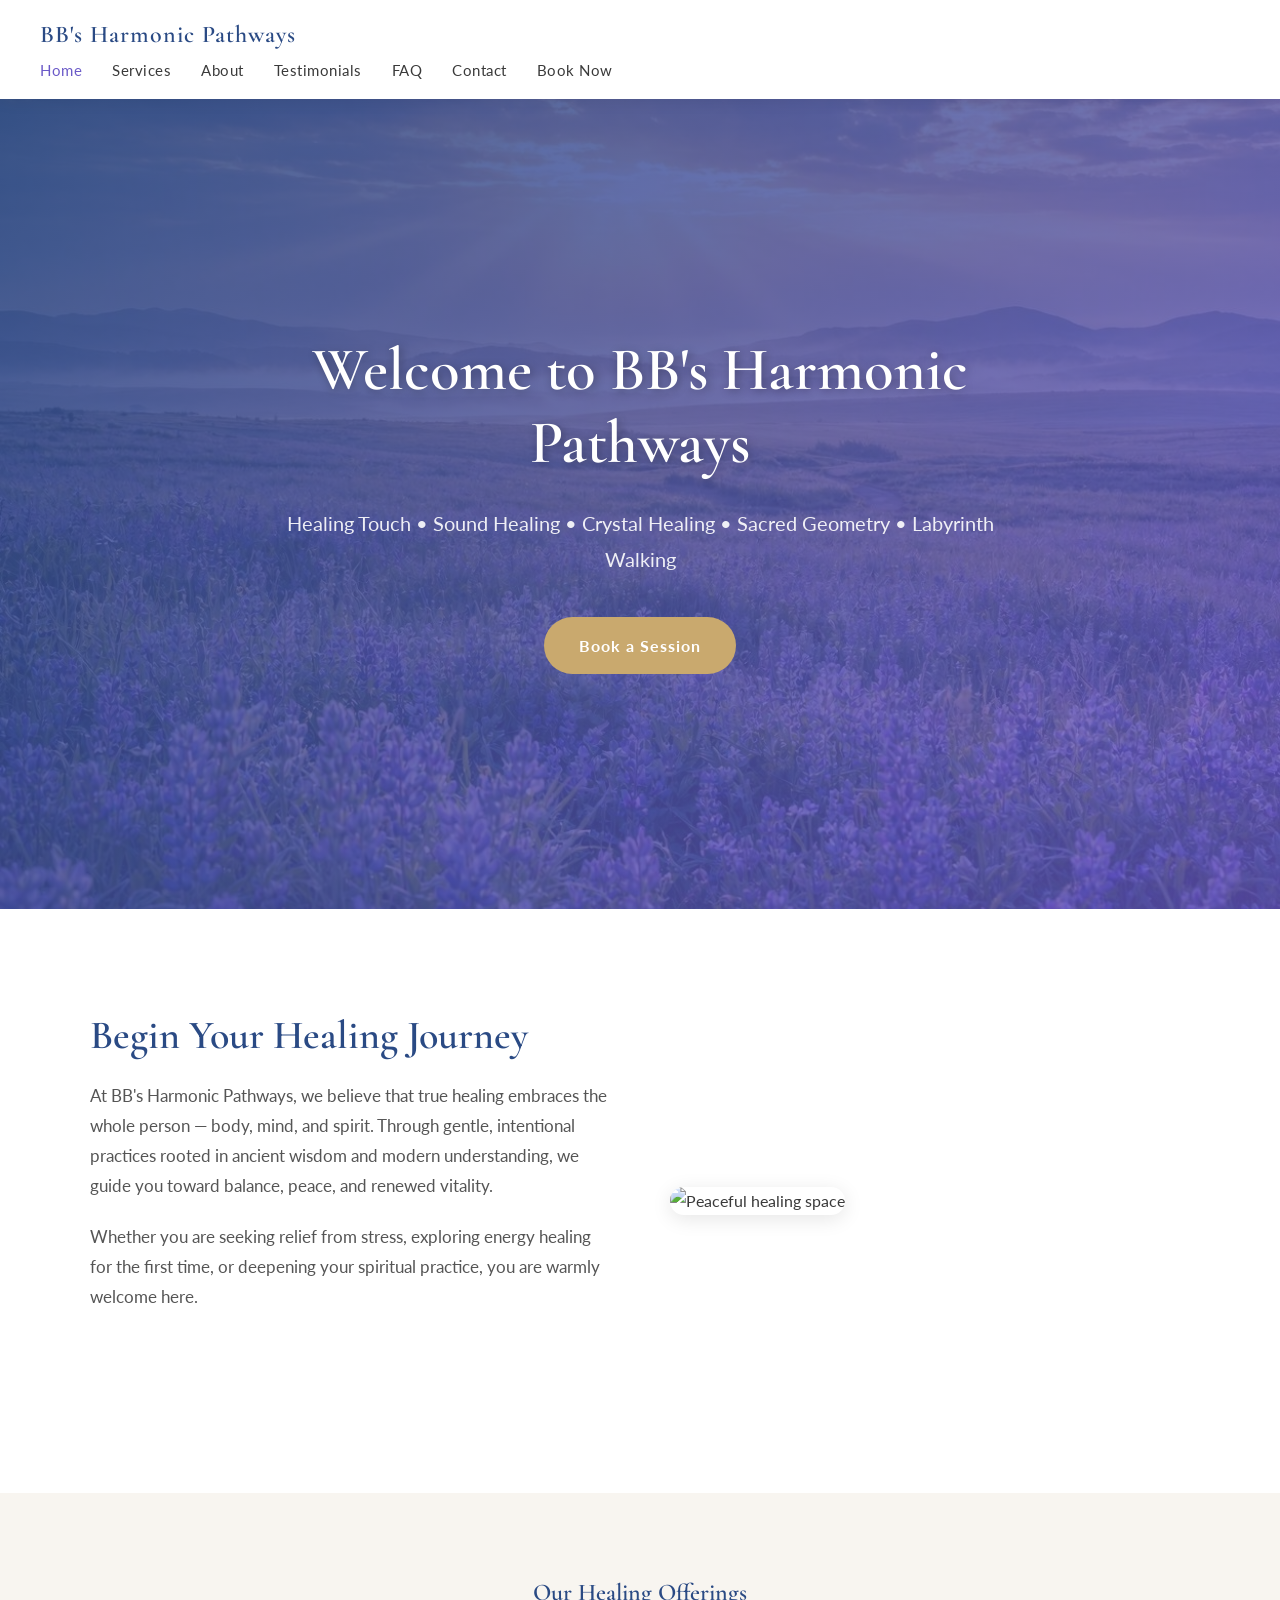
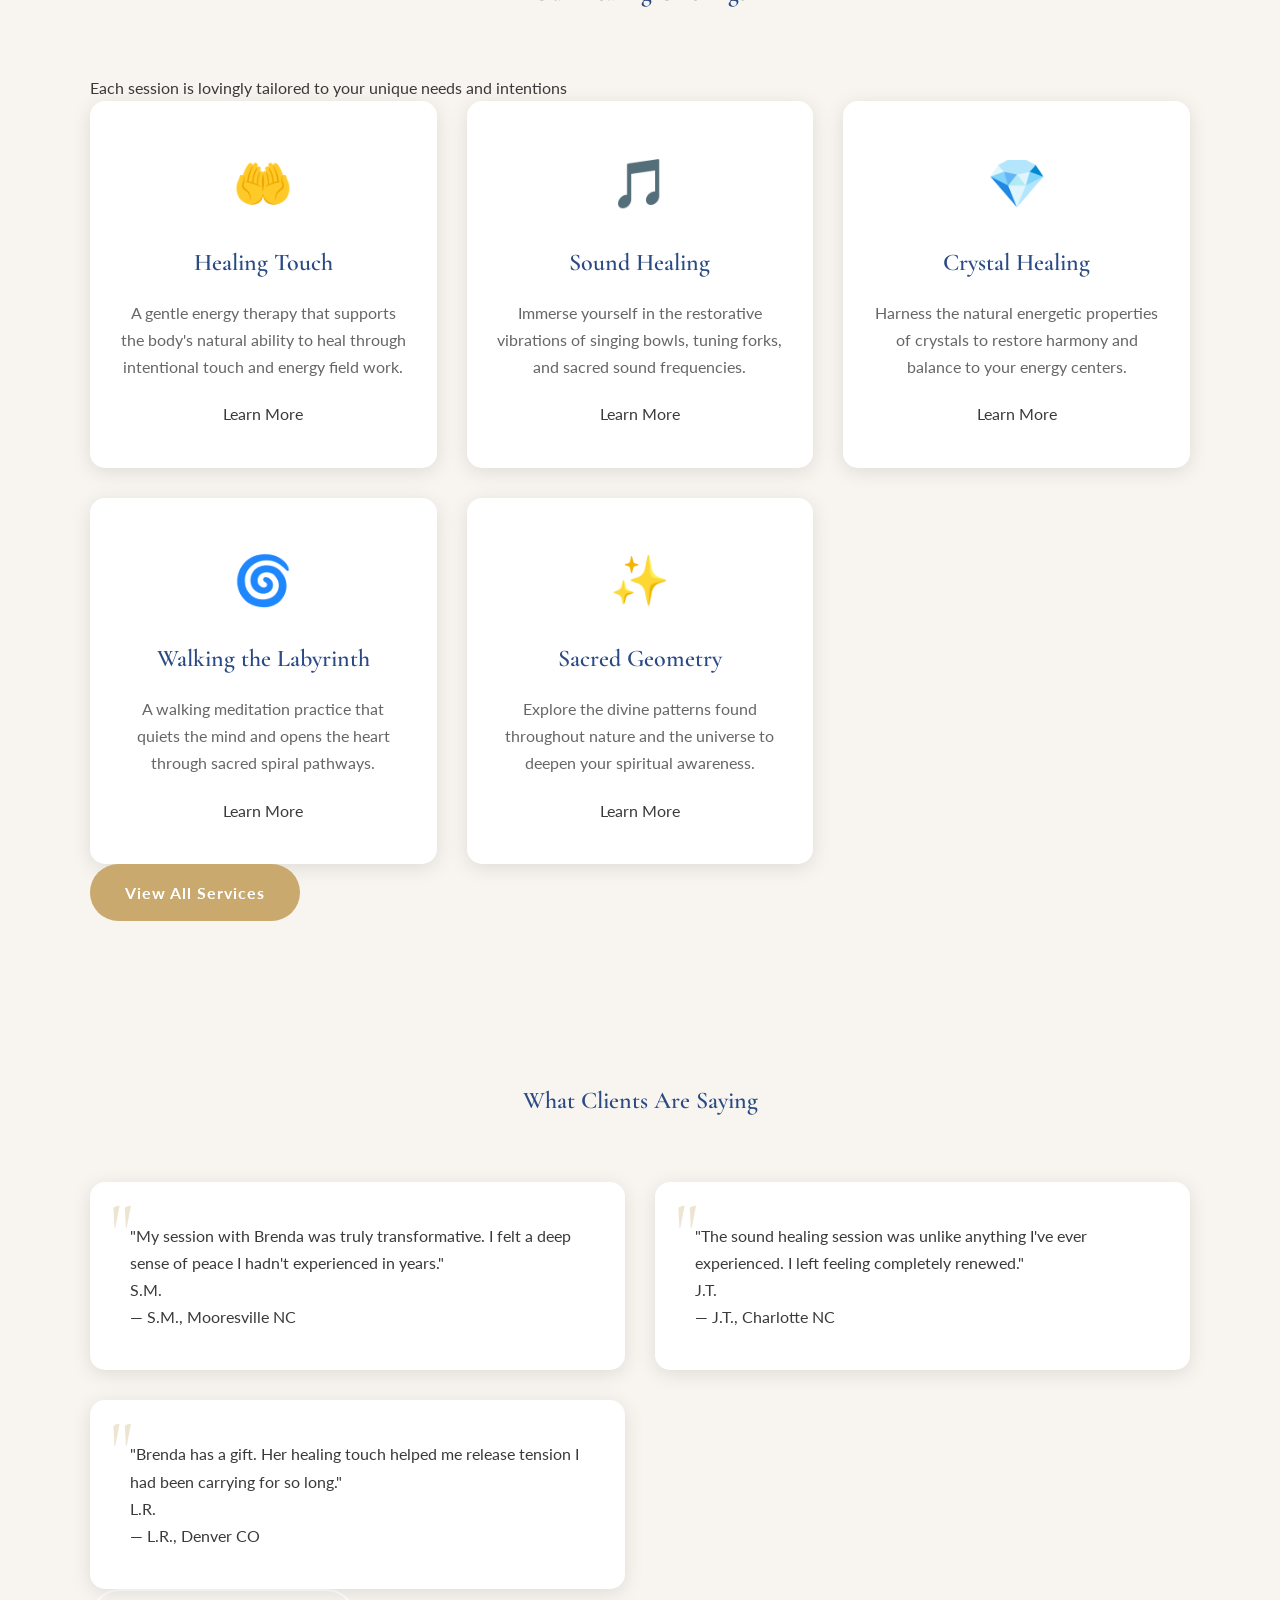
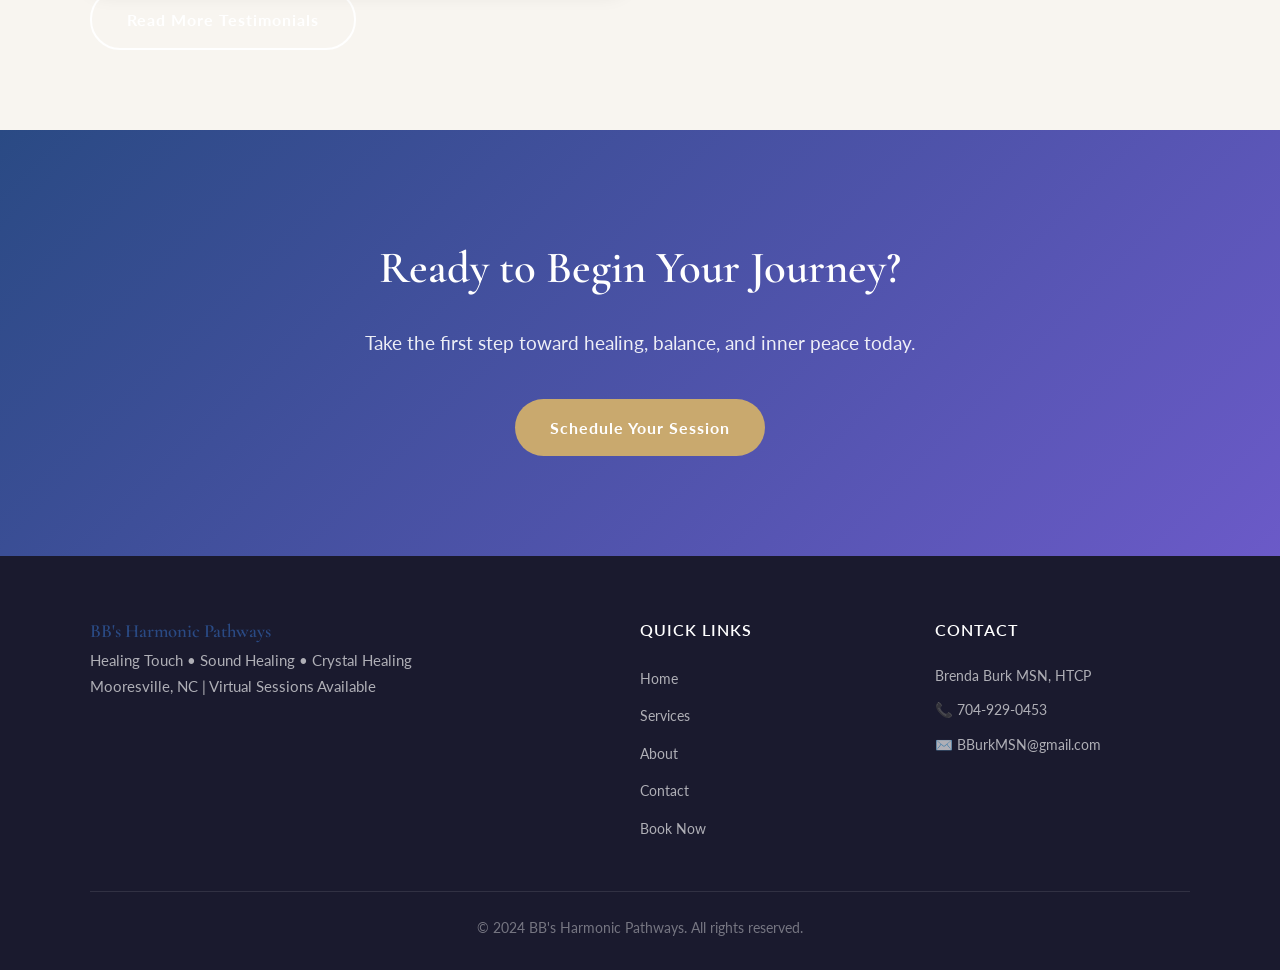
==== commit b879ae42: "Update index.html" ====
--- a/index.html
+++ b/index.html
@@ -1,192 +1,173 @@
 <!DOCTYPE html>
 <html lang="en">
 <head>
-  <meta charset="UTF-8" />
-  <meta name="viewport" content="width=device-width, initial-scale=1.0"/>
-  <title>BB's Harmonic Pathways | Healing Touch & Sound Healing</title>
-  <link rel="stylesheet" href="style.css"/>
+    <meta charset="UTF-8">
+    <meta name="viewport" content="width=device-width, initial-scale=1.0">
+    <title>BB's Harmonic Pathways | Healing Touch & Sound Healing | Mooresville, NC</title>
+    <link rel="stylesheet" href="https://fonts.googleapis.com/css2?family=Cormorant+Garamond:wght@300;400;600&family=Lato:wght@300;400&display=swap">
+    <link rel="stylesheet" href="style.css">
 </head>
 <body>
 
-  <!-- NAVIGATION -->
-  <nav>
-    <a href="index.html" class="nav-logo">BB's <span>Harmonic Pathways</span></a>
-    <ul class="nav-links">
-      <li><a href="index.html" class="active">Home</a></li>
-      <li><a href="services.html">Services</a></li>
-      <li><a href="about.html">About</a></li>
-      <li><a href="testimonials.html">Testimonials</a></li>
-      <li><a href="faq.html">FAQ</a></li>
-      <li><a href="contact.html">Contact</a></li>
-      <li><a href="booking.html" class="nav-cta">Book Now</a></li>
-    </ul>
-  </nav>
+    <!-- NAVIGATION -->
+    <nav class="navbar">
+        <div class="nav-container">
+            <a href="index.html" class="nav-logo">BB's Harmonic Pathways</a>
+            <ul class="nav-links">
+                <li><a href="index.html" class="active">Home</a></li>
+                <li><a href="services.html">Services</a></li>
+                <li><a href="about.html">About</a></li>
+                <li><a href="testimonials.html">Testimonials</a></li>
+                <li><a href="faq.html">FAQ</a></li>
+                <li><a href="contact.html">Contact</a></li>
+                <li><a href="booking.html" class="nav-book">Book Now</a></li>
+            </ul>
+        </div>
+    </nav>
 
-  <!-- HERO SECTION -->
-  <section class="hero">
-    <div class="hero-content">
-      <p class="hero-tagline">✦ Healing · Harmony · Wholeness ✦</p>
-      <h1>Welcome to BB's Harmonic Pathways</h1>
-      <p>Healing Touch · Sound Healing · Crystal Healing · Sacred Geometry · Labyrinth Walking</p>
-      <div class="hero-buttons">
-        <a href="booking.html" class="btn-primary">Book a Session</a>
-        <a href="services.html" class="btn-secondary">Explore Services</a>
-      </div>
-    </div>
-  </section>
+    <!-- HERO SECTION -->
+    <section class="hero">
+        <div class="hero-overlay"></div>
+        <div class="hero-content">
+            <h1>Welcome to BB's Harmonic Pathways</h1>
+            <p>Healing Touch • Sound Healing • Crystal Healing • Sacred Geometry • Labyrinth Walking</p>
+            <a href="booking.html" class="btn-primary">Book a Session</a>
+        </div>
+    </section>
 
-  <!-- WELCOME SECTION -->
-  <section class="welcome-section">
-    <div class="welcome-grid">
-      <div class="welcome-text">
-        <h2>Begin Your Healing Journey</h2>
-        <p>At BB's Harmonic Pathways, we believe in the body's innate ability to heal. Through gentle, evidence-informed energy therapies, Brenda Burk MSN, HTCP guides you toward balance, peace, and wholeness.</p>
-        <p>Whether you are seeking relief from stress, chronic pain, emotional imbalance, or simply a deeper connection to yourself — you have found a safe and sacred space.</p>
-        <a href="about.html" class="btn-outline">Meet Brenda</a>
-      </div>
-      <div class="welcome-image">
-        <img src="assets/images/cta-bg.jpg" alt="Healing energy session"/>
-      </div>
-    </div>
-  </section>
+    <!-- WELCOME SECTION -->
+    <section class="welcome-section">
+        <div class="container">
+            <div class="welcome-grid">
+                <div class="welcome-text">
+                    <h2>Begin Your Healing Journey</h2>
+                    <p>At BB's Harmonic Pathways, we believe that true healing embraces the whole person — body, mind, and spirit. Through gentle, intentional practices rooted in ancient wisdom and modern understanding, we guide you toward balance, peace, and renewed vitality.</p>
+                    <p>Whether you are seeking relief from stress, exploring energy healing for the first time, or deepening your spiritual practice, you are warmly welcome here.</p>
+                    <a href="about.html" class="btn-secondary">Meet Brenda</a>
+                </div>
+                <div class="welcome-image">
+                    <img src="assets/images/hero.jpg" alt="Peaceful healing space" />
+                </div>
+            </div>
+        </div>
+    </section>
 
-  <!-- SERVICES PREVIEW -->
-  <section class="services-section">
-    <div class="container">
-      <div class="section-title">
-        <h2>Our Healing Services</h2>
-        <div class="section-divider"></div>
-        <p>Each session is lovingly tailored to your unique needs</p>
-      </div>
-      <div class="services-grid">
+    <!-- SERVICES PREVIEW -->
+    <section class="services-preview">
+        <div class="container">
+            <h2 class="section-title">Our Healing Offerings</h2>
+            <p class="section-subtitle">Each session is lovingly tailored to your unique needs and intentions</p>
+            <div class="services-grid">
+                <div class="service-card">
+                    <div class="service-icon">🤲</div>
+                    <h3>Healing Touch</h3>
+                    <p>A gentle energy therapy that supports the body's natural ability to heal through intentional touch and energy field work.</p>
+                    <a href="services.html#healing-touch" class="btn-link">Learn More</a>
+                </div>
+                <div class="service-card">
+                    <div class="service-icon">🎵</div>
+                    <h3>Sound Healing</h3>
+                    <p>Immerse yourself in the restorative vibrations of singing bowls, tuning forks, and sacred sound frequencies.</p>
+                    <a href="services.html#sound-healing" class="btn-link">Learn More</a>
+                </div>
+                <div class="service-card">
+                    <div class="service-icon">💎</div>
+                    <h3>Crystal Healing</h3>
+                    <p>Harness the natural energetic properties of crystals to restore harmony and balance to your energy centers.</p>
+                    <a href="services.html#crystal-healing" class="btn-link">Learn More</a>
+                </div>
+                <div class="service-card">
+                    <div class="service-icon">🌀</div>
+                    <h3>Walking the Labyrinth</h3>
+                    <p>A walking meditation practice that quiets the mind and opens the heart through sacred spiral pathways.</p>
+                    <a href="services.html#labyrinth" class="btn-link">Learn More</a>
+                </div>
+                <div class="service-card">
+                    <div class="service-icon">✨</div>
+                    <h3>Sacred Geometry</h3>
+                    <p>Explore the divine patterns found throughout nature and the universe to deepen your spiritual awareness.</p>
+                    <a href="services.html#sacred-geometry" class="btn-link">Learn More</a>
+                </div>
+            </div>
+            <div class="center-btn">
+                <a href="services.html" class="btn-primary">View All Services</a>
+            </div>
+        </div>
+    </section>
 
-        <div class="service-card">
-          <span class="service-icon">🤲</span>
-          <h3>Healing Touch</h3>
-          <p>A gentle energy therapy that supports your body's natural healing process.</p>
-          <a href="services.html#healing-touch" class="btn-outline">Learn More</a>
+    <!-- TESTIMONIALS PREVIEW -->
+    <section class="testimonials-preview">
+        <div class="container">
+            <h2 class="section-title">What Clients Are Saying</h2>
+            <div class="testimonials-grid">
+                <div class="testimonial-card">
+                    <div class="quote">"My session with Brenda was truly transformative. I felt a deep sense of peace I hadn't experienced in years."</div>
+                    <div class="client-info">
+                        <div class="client-avatar">S.M.</div>
+                        <div class="client-name">— S.M., Mooresville NC</div>
+                    </div>
+                </div>
+                <div class="testimonial-card">
+                    <div class="quote">"The sound healing session was unlike anything I've ever experienced. I left feeling completely renewed."</div>
+                    <div class="client-info">
+                        <div class="client-avatar">J.T.</div>
+                        <div class="client-name">— J.T., Charlotte NC</div>
+                    </div>
+                </div>
+                <div class="testimonial-card">
+                    <div class="quote">"Brenda has a gift. Her healing touch helped me release tension I had been carrying for so long."</div>
+                    <div class="client-info">
+                        <div class="client-avatar">L.R.</div>
+                        <div class="client-name">— L.R., Denver CO</div>
+                    </div>
+                </div>
+            </div>
+            <div class="center-btn">
+                <a href="testimonials.html" class="btn-secondary">Read More Testimonials</a>
+            </div>
         </div>
+    </section>
 
-        <div class="service-card">
-          <span class="service-icon">🎵</span>
-          <h3>Sound Healing</h3>
-          <p>Vibrational frequencies restore harmony to mind, body, and spirit.</p>
-          <a href="services.html#sound-healing" class="btn-outline">Learn More</a>
+    <!-- CALL TO ACTION -->
+    <section class="cta-section">
+        <div class="container">
+            <h2>Ready to Begin Your Journey?</h2>
+            <p>Take the first step toward healing, balance, and inner peace today.</p>
+            <a href="booking.html" class="btn-primary">Schedule Your Session</a>
         </div>
+    </section>
 
-        <div class="service-card">
-          <span class="service-icon">💎</span>
-          <h3>Crystal Healing</h3>
-          <p>Sacred crystals amplify healing energy and restore energetic balance.</p>
-          <a href="services.html#crystal-healing" class="btn-outline">Learn More</a>
+    <!-- FOOTER -->
+    <footer class="footer">
+        <div class="container">
+            <div class="footer-grid">
+                <div class="footer-brand">
+                    <h3>BB's Harmonic Pathways</h3>
+                    <p>Healing Touch • Sound Healing • Crystal Healing</p>
+                    <p>Mooresville, NC | Virtual Sessions Available</p>
+                </div>
+                <div class="footer-links">
+                    <h4>Quick Links</h4>
+                    <ul>
+                        <li><a href="index.html">Home</a></li>
+                        <li><a href="services.html">Services</a></li>
+                        <li><a href="about.html">About</a></li>
+                        <li><a href="contact.html">Contact</a></li>
+                        <li><a href="booking.html">Book Now</a></li>
+                    </ul>
+                </div>
+                <div class="footer-contact">
+                    <h4>Contact</h4>
+                    <p>Brenda Burk MSN, HTCP</p>
+                    <p>📞 704-929-0453</p>
+                    <p>✉️ BBurkMSN@gmail.com</p>
+                </div>
+            </div>
+            <div class="footer-bottom">
+                <p>&copy; 2024 BB's Harmonic Pathways. All rights reserved.</p>
+            </div>
         </div>
-
-        <div class="service-card">
-          <span class="service-icon">🌀</span>
-          <h3>Walking the Labyrinth</h3>
-          <p>A meditative walk that quiets the mind and opens the heart.</p>
-          <a href="services.html#labyrinth" class="btn-outline">Learn More</a>
-        </div>
-
-        <div class="service-card">
-          <span class="service-icon">✨</span>
-          <h3>Sacred Geometry</h3>
-          <p>Ancient patterns that align your energy with universal harmony.</p>
-          <a href="services.html#sacred-geometry" class="btn-outline">Learn More</a>
-        </div>
-
-      </div>
-      <div style="text-align:center; margin-top:40px;">
-        <a href="services.html" class="btn-primary">View All Services</a>
-      </div>
-    </div>
-  </section>
-
-  <!-- TESTIMONIALS PREVIEW -->
-  <section class="welcome-section" style="background: white;">
-    <div class="container">
-      <div class="section-title">
-        <h2>What Clients Are Saying</h2>
-        <div class="section-divider"></div>
-      </div>
-      <div class="testimonials-grid">
-
-        <div class="testimonial-card">
-          <p class="testimonial-text">"After just one session with Brenda, I felt a profound sense of calm I hadn't experienced in years. Her gentle presence and skill are truly gifts."</p>
-          <div class="testimonial-author">
-            <div class="author-avatar">S.M.</div>
-            <div class="author-info">
-              <h4>S.M.</h4>
-              <p>Mooresville, NC</p>
-            </div>
-          </div>
-        </div>
-
-        <div class="testimonial-card">
-          <p class="testimonial-text">"The sound healing session was transformative. I left feeling lighter, more centered, and deeply at peace."</p>
-          <div class="testimonial-author">
-            <div class="author-avatar">L.T.</div>
-            <div class="author-info">
-              <h4>L.T.</h4>
-              <p>Virtual Session</p>
-            </div>
-          </div>
-        </div>
-
-        <div class="testimonial-card">
-          <p class="testimonial-text">"Brenda's knowledge and compassion shine through every session. I highly recommend BB's Harmonic Pathways to anyone on a healing journey."</p>
-          <div class="testimonial-author">
-            <div class="author-avatar">R.K.</div>
-            <div class="author-info">
-              <h4>R.K.</h4>
-              <p>Charlotte, NC</p>
-            </div>
-          </div>
-        </div>
-
-      </div>
-      <div style="text-align:center; margin-top:40px;">
-        <a href="testimonials.html" class="btn-outline">Read More Testimonials</a>
-      </div>
-    </div>
-  </section>
-
-  <!-- CALL TO ACTION -->
-  <section class="cta-section">
-    <h2>Ready to Begin Your Journey?</h2>
-    <p>Sessions available in Mooresville, NC and Virtually</p>
-    <a href="booking.html" class="btn-primary">Schedule Your Session</a>
-  </section>
-
-  <!-- FOOTER -->
-  <footer>
-    <div class="footer-grid">
-      <div class="footer-brand">
-        <span class="nav-logo">BB's <span style="color:var(--accent)">Harmonic Pathways</span></span>
-        <p>Healing Touch · Sound Healing · Crystal Healing</p>
-        <p>Sacred Geometry · Labyrinth Walking</p>
-      </div>
-      <div class="footer-links">
-        <h4>Quick Links</h4>
-        <ul>
-          <li><a href="index.html">Home</a></li>
-          <li><a href="services.html">Services</a></li>
-          <li><a href="about.html">About</a></li>
-          <li><a href="contact.html">Contact</a></li>
-          <li><a href="booking.html">Book Now</a></li>
-        </ul>
-      </div>
-      <div class="footer-contact">
-        <h4>Contact</h4>
-        <p>📍 Mooresville, NC | Virtual</p>
-        <p>📞 <a href="tel:7049290453" style="color:rgba(255,255,255,0.65)">704-929-0453</a></p>
-        <p>✉️ <a href="mailto:BBurkMSN@gmail.com" style="color:rgba(255,255,255,0.65)">BBurkMSN@gmail.com</a></p>
-      </div>
-    </div>
-    <div class="footer-bottom">
-      <p>&copy; 2025 BB's Harmonic Pathways · Brenda Burk MSN, HTCP · All Rights Reserved</p>
-    </div>
-  </footer>
+    </footer>
 
 </body>
 </html>
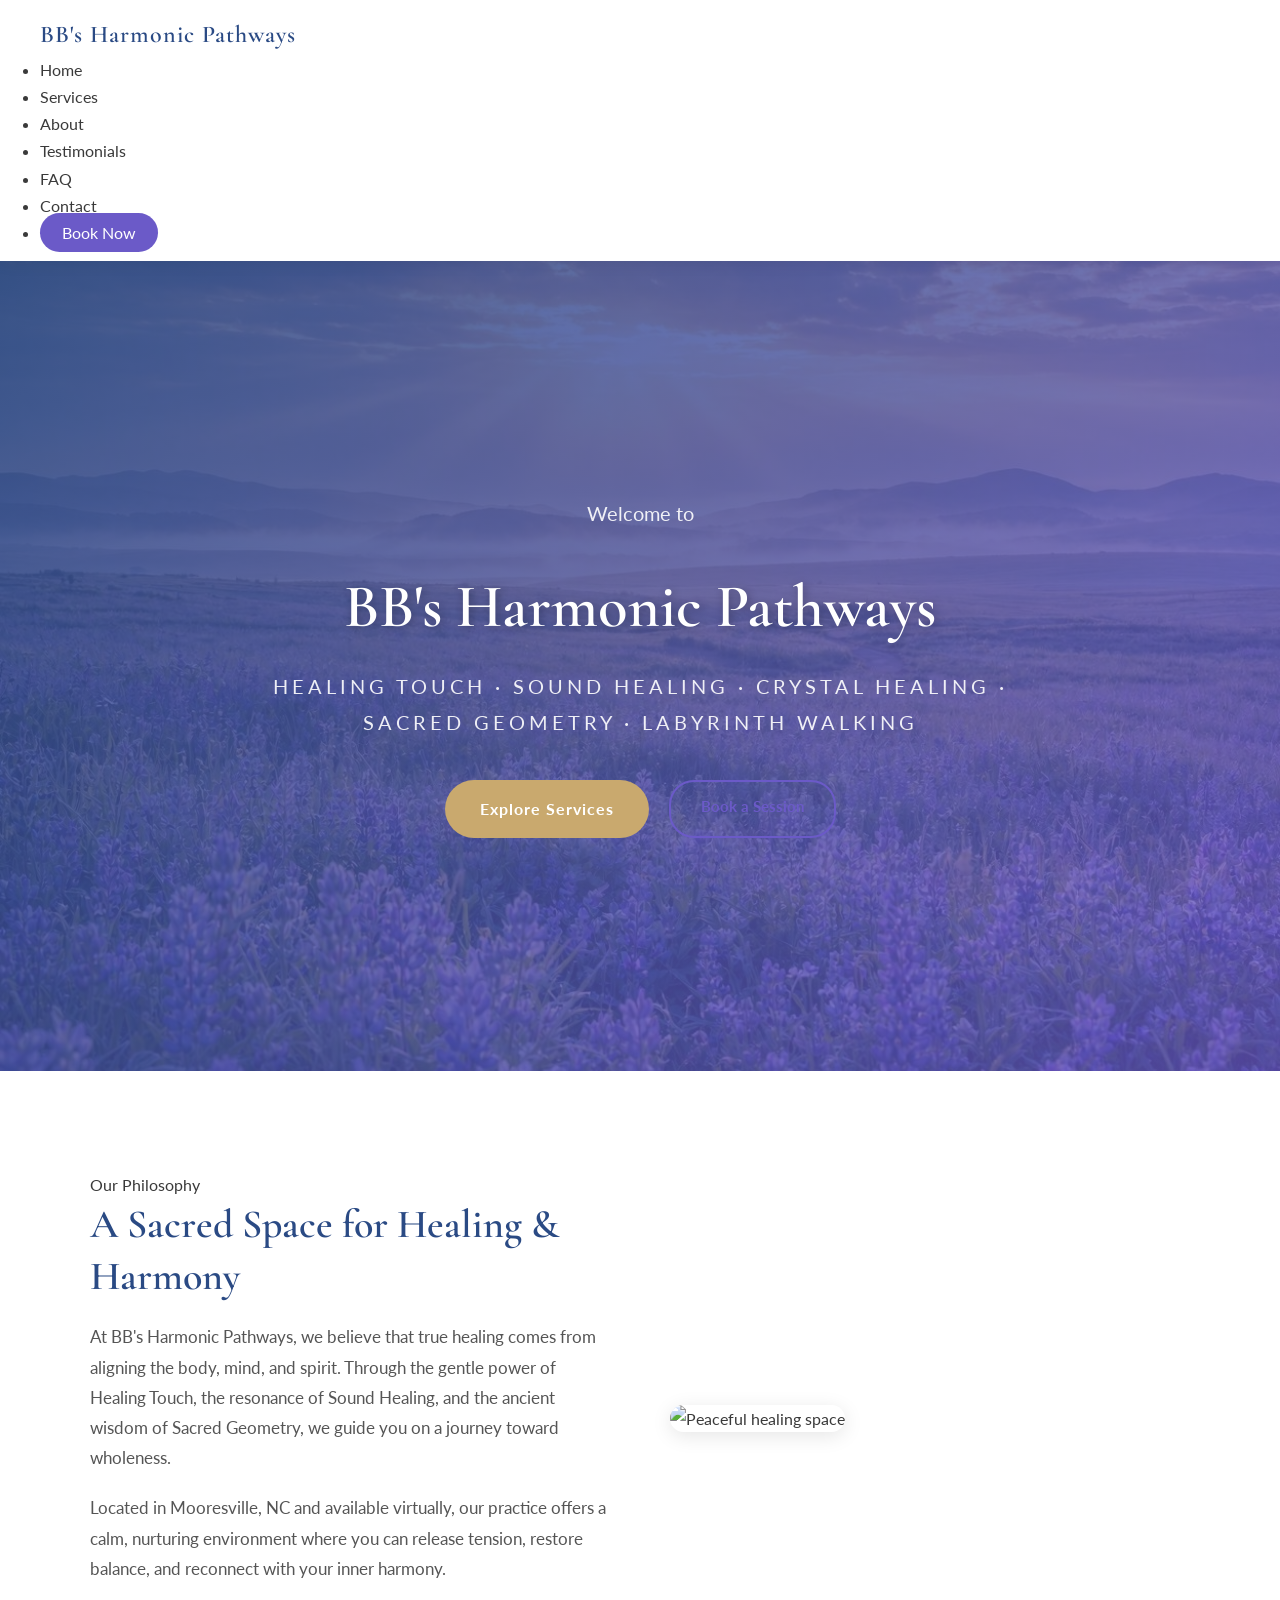
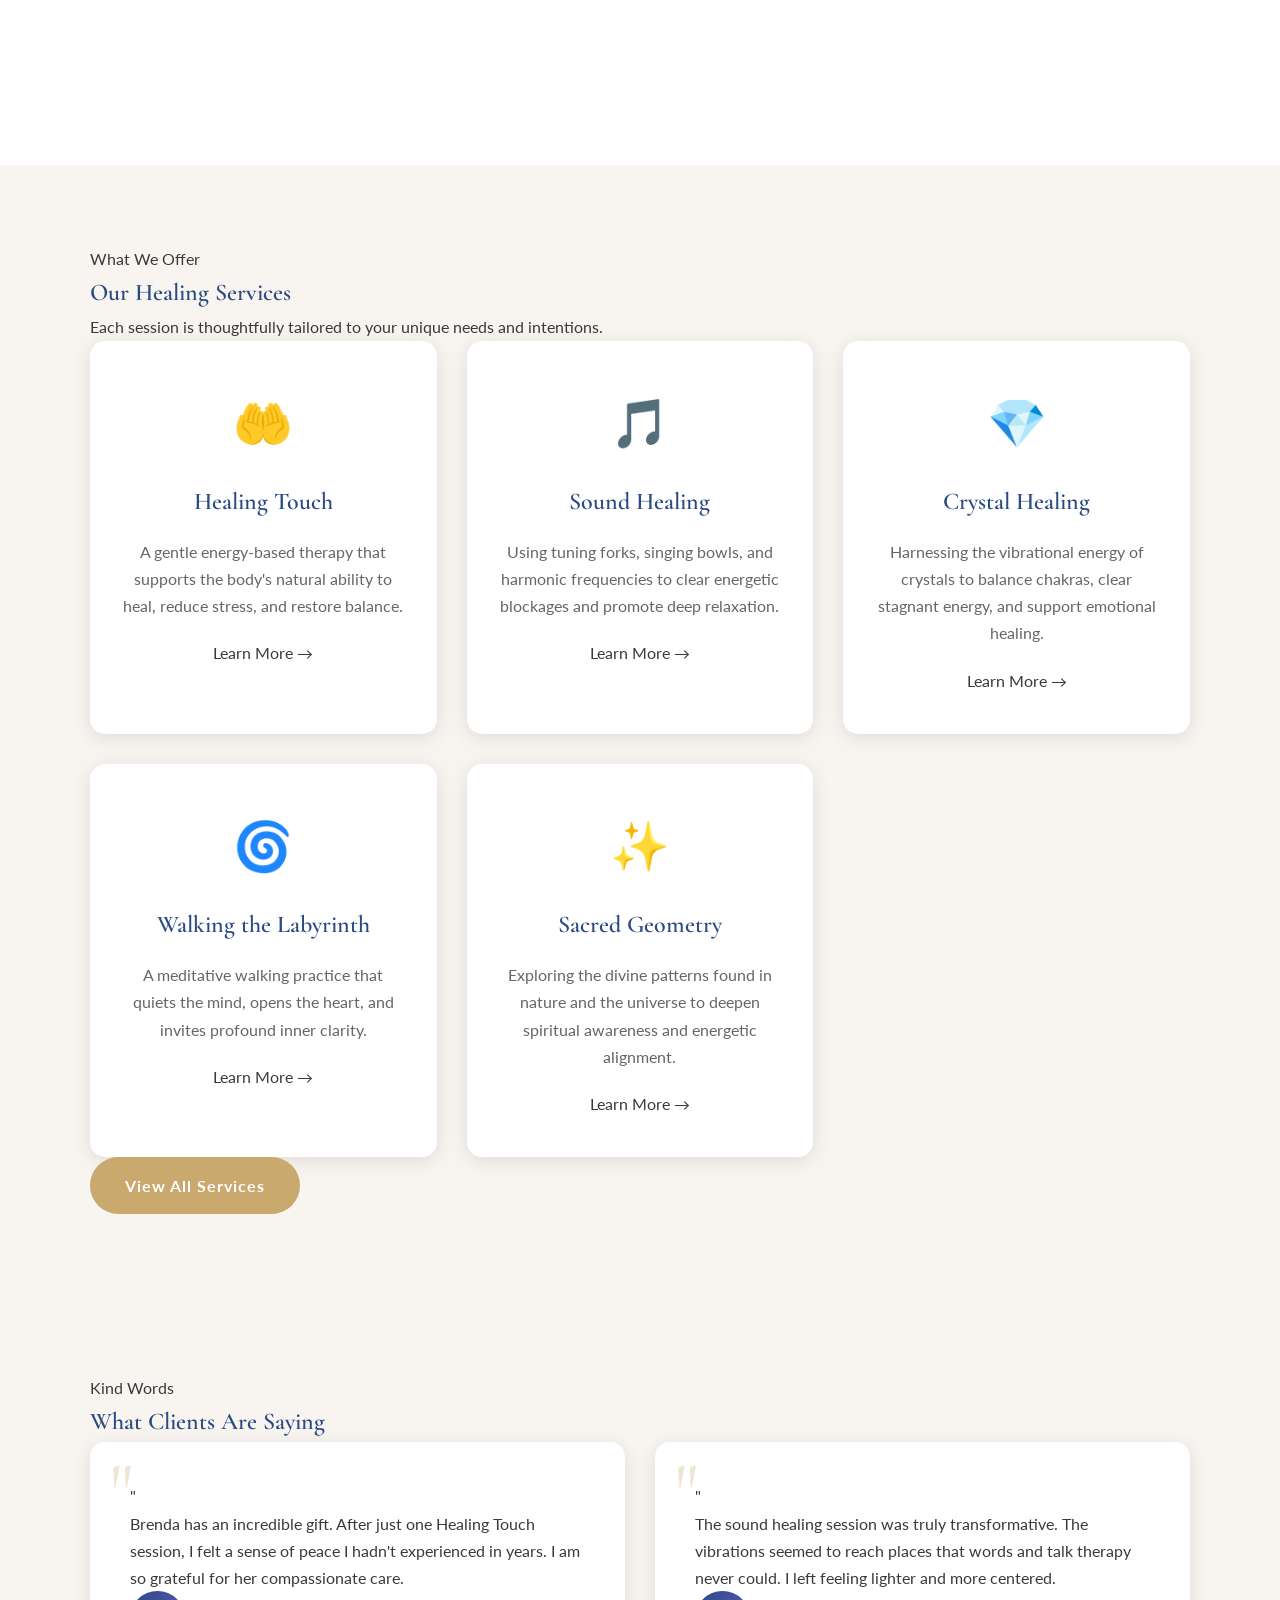
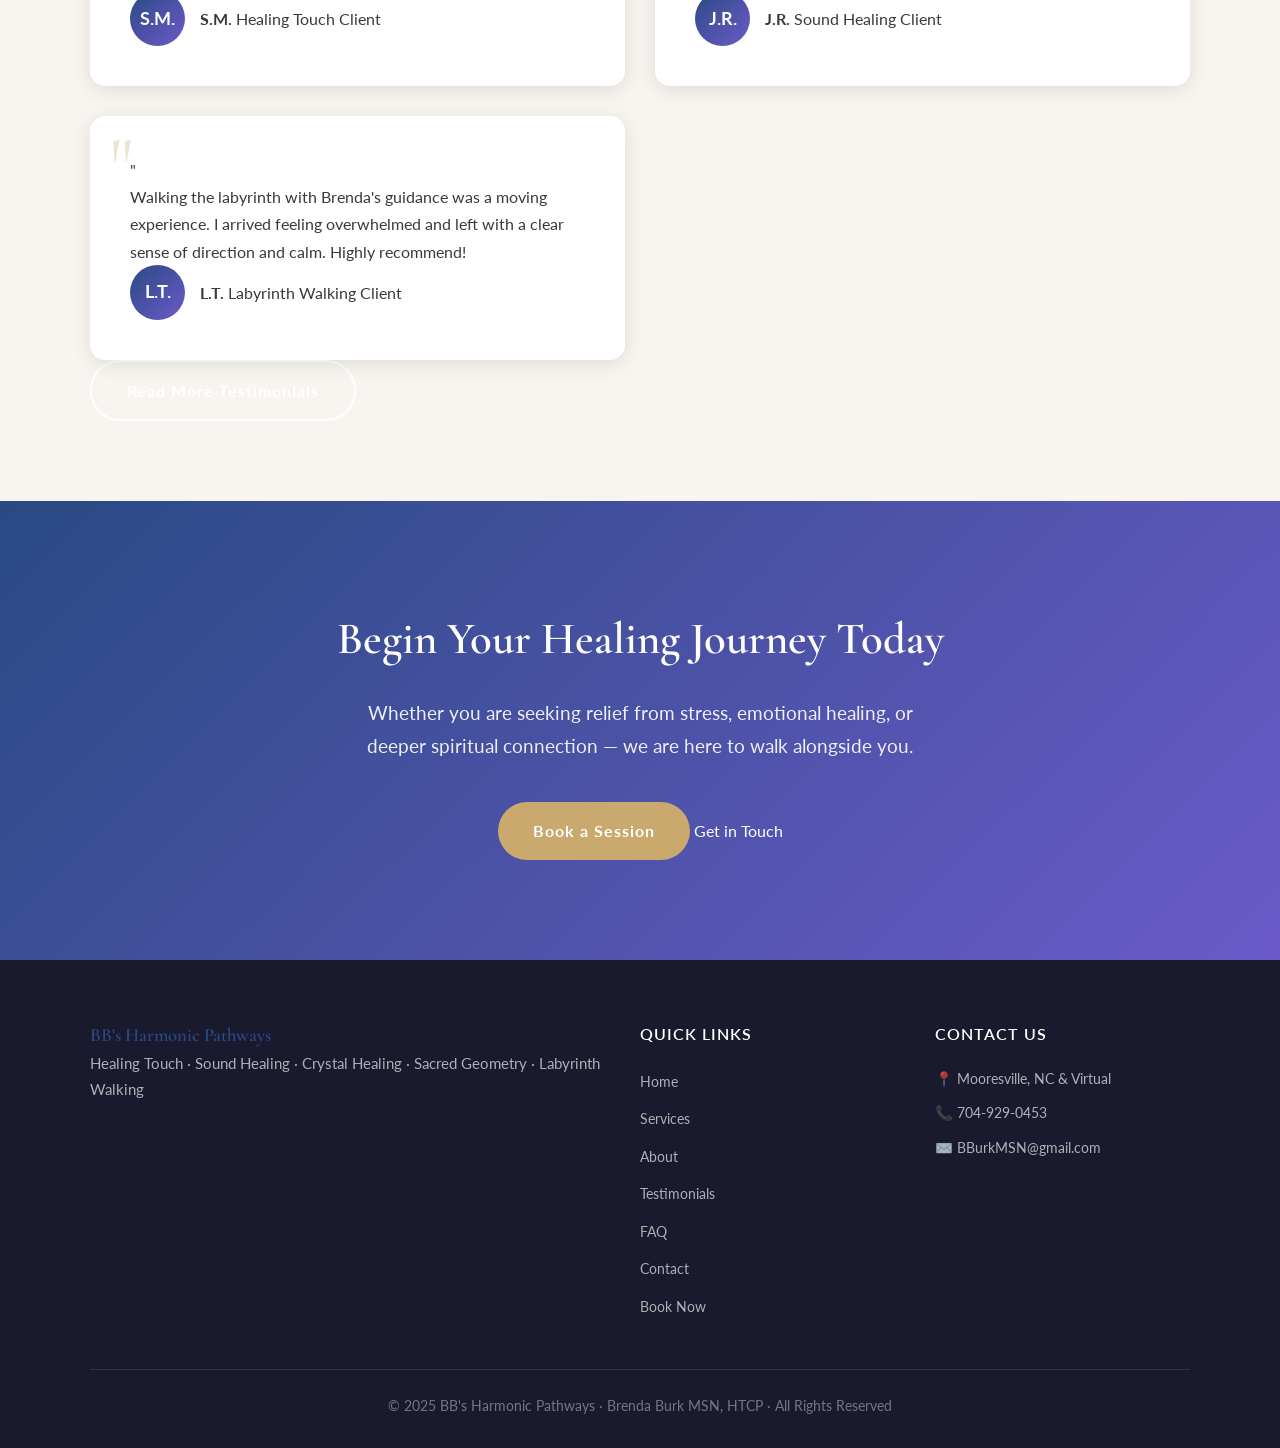
==== commit e74c097d: "Update index.html" ====
--- a/index.html
+++ b/index.html
@@ -1,173 +1,218 @@
 <!DOCTYPE html>
 <html lang="en">
 <head>
-    <meta charset="UTF-8">
-    <meta name="viewport" content="width=device-width, initial-scale=1.0">
-    <title>BB's Harmonic Pathways | Healing Touch & Sound Healing | Mooresville, NC</title>
-    <link rel="stylesheet" href="https://fonts.googleapis.com/css2?family=Cormorant+Garamond:wght@300;400;600&family=Lato:wght@300;400&display=swap">
+    <meta charset="UTF-8" />
+    <meta name="viewport" content="width=device-width, initial-scale=1.0"/>
+    <title>BB's Harmonic Pathways | Healing Touch & Sound Healing</title>
     <link rel="stylesheet" href="style.css">
+    <link href="https://fonts.googleapis.com/css2?family=Cormorant+Garamond:wght@300;400;600&family=Lato:wght@300;400;700&display=swap" rel="stylesheet">
 </head>
 <body>
 
-    <!-- NAVIGATION -->
-    <nav class="navbar">
-        <div class="nav-container">
-            <a href="index.html" class="nav-logo">BB's Harmonic Pathways</a>
-            <ul class="nav-links">
-                <li><a href="index.html" class="active">Home</a></li>
-                <li><a href="services.html">Services</a></li>
-                <li><a href="about.html">About</a></li>
-                <li><a href="testimonials.html">Testimonials</a></li>
-                <li><a href="faq.html">FAQ</a></li>
-                <li><a href="contact.html">Contact</a></li>
-                <li><a href="booking.html" class="nav-book">Book Now</a></li>
-            </ul>
-        </div>
-    </nav>
-
-    <!-- HERO SECTION -->
-    <section class="hero">
-        <div class="hero-overlay"></div>
-        <div class="hero-content">
-            <h1>Welcome to BB's Harmonic Pathways</h1>
-            <p>Healing Touch • Sound Healing • Crystal Healing • Sacred Geometry • Labyrinth Walking</p>
-            <a href="booking.html" class="btn-primary">Book a Session</a>
-        </div>
-    </section>
-
-    <!-- WELCOME SECTION -->
-    <section class="welcome-section">
-        <div class="container">
-            <div class="welcome-grid">
-                <div class="welcome-text">
-                    <h2>Begin Your Healing Journey</h2>
-                    <p>At BB's Harmonic Pathways, we believe that true healing embraces the whole person — body, mind, and spirit. Through gentle, intentional practices rooted in ancient wisdom and modern understanding, we guide you toward balance, peace, and renewed vitality.</p>
-                    <p>Whether you are seeking relief from stress, exploring energy healing for the first time, or deepening your spiritual practice, you are warmly welcome here.</p>
-                    <a href="about.html" class="btn-secondary">Meet Brenda</a>
-                </div>
-                <div class="welcome-image">
-                    <img src="assets/images/hero.jpg" alt="Peaceful healing space" />
-                </div>
-            </div>
-        </div>
-    </section>
-
-    <!-- SERVICES PREVIEW -->
-    <section class="services-preview">
-        <div class="container">
-            <h2 class="section-title">Our Healing Offerings</h2>
-            <p class="section-subtitle">Each session is lovingly tailored to your unique needs and intentions</p>
-            <div class="services-grid">
-                <div class="service-card">
-                    <div class="service-icon">🤲</div>
-                    <h3>Healing Touch</h3>
-                    <p>A gentle energy therapy that supports the body's natural ability to heal through intentional touch and energy field work.</p>
-                    <a href="services.html#healing-touch" class="btn-link">Learn More</a>
-                </div>
-                <div class="service-card">
-                    <div class="service-icon">🎵</div>
-                    <h3>Sound Healing</h3>
-                    <p>Immerse yourself in the restorative vibrations of singing bowls, tuning forks, and sacred sound frequencies.</p>
-                    <a href="services.html#sound-healing" class="btn-link">Learn More</a>
-                </div>
-                <div class="service-card">
-                    <div class="service-icon">💎</div>
-                    <h3>Crystal Healing</h3>
-                    <p>Harness the natural energetic properties of crystals to restore harmony and balance to your energy centers.</p>
-                    <a href="services.html#crystal-healing" class="btn-link">Learn More</a>
-                </div>
-                <div class="service-card">
-                    <div class="service-icon">🌀</div>
-                    <h3>Walking the Labyrinth</h3>
-                    <p>A walking meditation practice that quiets the mind and opens the heart through sacred spiral pathways.</p>
-                    <a href="services.html#labyrinth" class="btn-link">Learn More</a>
-                </div>
-                <div class="service-card">
-                    <div class="service-icon">✨</div>
-                    <h3>Sacred Geometry</h3>
-                    <p>Explore the divine patterns found throughout nature and the universe to deepen your spiritual awareness.</p>
-                    <a href="services.html#sacred-geometry" class="btn-link">Learn More</a>
-                </div>
-            </div>
-            <div class="center-btn">
-                <a href="services.html" class="btn-primary">View All Services</a>
-            </div>
-        </div>
-    </section>
-
-    <!-- TESTIMONIALS PREVIEW -->
-    <section class="testimonials-preview">
-        <div class="container">
-            <h2 class="section-title">What Clients Are Saying</h2>
-            <div class="testimonials-grid">
-                <div class="testimonial-card">
-                    <div class="quote">"My session with Brenda was truly transformative. I felt a deep sense of peace I hadn't experienced in years."</div>
-                    <div class="client-info">
-                        <div class="client-avatar">S.M.</div>
-                        <div class="client-name">— S.M., Mooresville NC</div>
+<!-- ========== NAVIGATION ========== -->
+<nav class="navbar">
+    <div class="nav-container">
+        <a href="index.html" class="nav-logo">
+            BB's Harmonic Pathways
+        </a>
+        <ul class="nav-menu">
+            <li><a href="index.html" class="active">Home</a></li>
+            <li><a href="services.html">Services</a></li>
+            <li><a href="about.html">About</a></li>
+            <li><a href="testimonials.html">Testimonials</a></li>
+            <li><a href="faq.html">FAQ</a></li>
+            <li><a href="contact.html">Contact</a></li>
+            <li><a href="booking.html" class="nav-cta">Book Now</a></li>
+        </ul>
+    </div>
+</nav>
+
+<!-- ========== HERO SECTION ========== -->
+<section class="hero">
+    <div class="hero-overlay"></div>
+    <div class="hero-content">
+        <p class="hero-subtitle">Welcome to</p>
+        <h1 class="hero-title">BB's Harmonic Pathways</h1>
+        <p class="hero-tagline">Healing Touch · Sound Healing · Crystal Healing · Sacred Geometry · Labyrinth Walking</p>
+        <div class="hero-buttons">
+            <a href="services.html" class="btn btn-primary">Explore Services</a>
+            <a href="booking.html" class="btn btn-outline">Book a Session</a>
+        </div>
+    </div>
+</section>
+
+<!-- ========== WELCOME SECTION ========== -->
+<section class="welcome-section">
+    <div class="container">
+        <div class="welcome-grid">
+            <div class="welcome-text">
+                <span class="section-label">Our Philosophy</span>
+                <h2>A Sacred Space for Healing & Harmony</h2>
+                <p>At BB's Harmonic Pathways, we believe that true healing comes from aligning the body, mind, and spirit. Through the gentle power of Healing Touch, the resonance of Sound Healing, and the ancient wisdom of Sacred Geometry, we guide you on a journey toward wholeness.</p>
+                <p>Located in Mooresville, NC and available virtually, our practice offers a calm, nurturing environment where you can release tension, restore balance, and reconnect with your inner harmony.</p>
+                <a href="about.html" class="btn btn-secondary">Meet Brenda</a>
+            </div>
+            <div class="welcome-image">
+                <img src="assets/images/hero.jpg" alt="Peaceful healing space" />
+            </div>
+        </div>
+    </div>
+</section>
+
+<!-- ========== SERVICES PREVIEW ========== -->
+<section class="services-preview">
+    <div class="container">
+        <div class="section-header">
+            <span class="section-label">What We Offer</span>
+            <h2>Our Healing Services</h2>
+            <p>Each session is thoughtfully tailored to your unique needs and intentions.</p>
+        </div>
+        <div class="services-grid">
+
+            <div class="service-card">
+                <div class="service-icon">🤲</div>
+                <h3>Healing Touch</h3>
+                <p>A gentle energy-based therapy that supports the body's natural ability to heal, reduce stress, and restore balance.</p>
+                <a href="services.html#healing-touch" class="card-link">Learn More →</a>
+            </div>
+
+            <div class="service-card">
+                <div class="service-icon">🎵</div>
+                <h3>Sound Healing</h3>
+                <p>Using tuning forks, singing bowls, and harmonic frequencies to clear energetic blockages and promote deep relaxation.</p>
+                <a href="services.html#sound-healing" class="card-link">Learn More →</a>
+            </div>
+
+            <div class="service-card">
+                <div class="service-icon">💎</div>
+                <h3>Crystal Healing</h3>
+                <p>Harnessing the vibrational energy of crystals to balance chakras, clear stagnant energy, and support emotional healing.</p>
+                <a href="services.html#crystal-healing" class="card-link">Learn More →</a>
+            </div>
+
+            <div class="service-card">
+                <div class="service-icon">🌀</div>
+                <h3>Walking the Labyrinth</h3>
+                <p>A meditative walking practice that quiets the mind, opens the heart, and invites profound inner clarity.</p>
+                <a href="services.html#labyrinth" class="card-link">Learn More →</a>
+            </div>
+
+            <div class="service-card">
+                <div class="service-icon">✨</div>
+                <h3>Sacred Geometry</h3>
+                <p>Exploring the divine patterns found in nature and the universe to deepen spiritual awareness and energetic alignment.</p>
+                <a href="services.html#sacred-geometry" class="card-link">Learn More →</a>
+            </div>
+
+        </div>
+        <div class="section-footer">
+            <a href="services.html" class="btn btn-primary">View All Services</a>
+        </div>
+    </div>
+</section>
+
+<!-- ========== TESTIMONIALS PREVIEW ========== -->
+<section class="testimonials-preview">
+    <div class="container">
+        <div class="section-header">
+            <span class="section-label">Kind Words</span>
+            <h2>What Clients Are Saying</h2>
+        </div>
+        <div class="testimonials-grid">
+
+            <div class="testimonial-card">
+                <div class="quote-mark">"</div>
+                <p>Brenda has an incredible gift. After just one Healing Touch session, I felt a sense of peace I hadn't experienced in years. I am so grateful for her compassionate care.</p>
+                <div class="testimonial-author">
+                    <div class="author-avatar">S.M.</div>
+                    <div class="author-info">
+                        <strong>S.M.</strong>
+                        <span>Healing Touch Client</span>
                     </div>
                 </div>
-                <div class="testimonial-card">
-                    <div class="quote">"The sound healing session was unlike anything I've ever experienced. I left feeling completely renewed."</div>
-                    <div class="client-info">
-                        <div class="client-avatar">J.T.</div>
-                        <div class="client-name">— J.T., Charlotte NC</div>
+            </div>
+
+            <div class="testimonial-card">
+                <div class="quote-mark">"</div>
+                <p>The sound healing session was truly transformative. The vibrations seemed to reach places that words and talk therapy never could. I left feeling lighter and more centered.</p>
+                <div class="testimonial-author">
+                    <div class="author-avatar">J.R.</div>
+                    <div class="author-info">
+                        <strong>J.R.</strong>
+                        <span>Sound Healing Client</span>
                     </div>
                 </div>
-                <div class="testimonial-card">
-                    <div class="quote">"Brenda has a gift. Her healing touch helped me release tension I had been carrying for so long."</div>
-                    <div class="client-info">
-                        <div class="client-avatar">L.R.</div>
-                        <div class="client-name">— L.R., Denver CO</div>
+            </div>
+
+            <div class="testimonial-card">
+                <div class="quote-mark">"</div>
+                <p>Walking the labyrinth with Brenda's guidance was a moving experience. I arrived feeling overwhelmed and left with a clear sense of direction and calm. Highly recommend!</p>
+                <div class="testimonial-author">
+                    <div class="author-avatar">L.T.</div>
+                    <div class="author-info">
+                        <strong>L.T.</strong>
+                        <span>Labyrinth Walking Client</span>
                     </div>
                 </div>
             </div>
-            <div class="center-btn">
-                <a href="testimonials.html" class="btn-secondary">Read More Testimonials</a>
-            </div>
-        </div>
-    </section>
-
-    <!-- CALL TO ACTION -->
-    <section class="cta-section">
-        <div class="container">
-            <h2>Ready to Begin Your Journey?</h2>
-            <p>Take the first step toward healing, balance, and inner peace today.</p>
-            <a href="booking.html" class="btn-primary">Schedule Your Session</a>
-        </div>
-    </section>
-
-    <!-- FOOTER -->
-    <footer class="footer">
-        <div class="container">
-            <div class="footer-grid">
-                <div class="footer-brand">
-                    <h3>BB's Harmonic Pathways</h3>
-                    <p>Healing Touch • Sound Healing • Crystal Healing</p>
-                    <p>Mooresville, NC | Virtual Sessions Available</p>
-                </div>
-                <div class="footer-links">
-                    <h4>Quick Links</h4>
-                    <ul>
-                        <li><a href="index.html">Home</a></li>
-                        <li><a href="services.html">Services</a></li>
-                        <li><a href="about.html">About</a></li>
-                        <li><a href="contact.html">Contact</a></li>
-                        <li><a href="booking.html">Book Now</a></li>
-                    </ul>
-                </div>
-                <div class="footer-contact">
-                    <h4>Contact</h4>
-                    <p>Brenda Burk MSN, HTCP</p>
-                    <p>📞 704-929-0453</p>
-                    <p>✉️ BBurkMSN@gmail.com</p>
-                </div>
-            </div>
-            <div class="footer-bottom">
-                <p>&copy; 2024 BB's Harmonic Pathways. All rights reserved.</p>
-            </div>
-        </div>
-    </footer>
+
+        </div>
+        <div class="section-footer">
+            <a href="testimonials.html" class="btn btn-secondary">Read More Testimonials</a>
+        </div>
+    </div>
+</section>
+
+<!-- ========== CALL TO ACTION ========== -->
+<section class="cta-section">
+    <div class="container">
+        <div class="cta-content">
+            <h2>Begin Your Healing Journey Today</h2>
+            <p>Whether you are seeking relief from stress, emotional healing, or deeper spiritual connection — we are here to walk alongside you.</p>
+            <div class="cta-buttons">
+                <a href="booking.html" class="btn btn-primary">Book a Session</a>
+                <a href="contact.html" class="btn btn-outline-light">Get in Touch</a>
+            </div>
+        </div>
+    </div>
+</section>
+
+<!-- ========== FOOTER ========== -->
+<footer class="footer">
+    <div class="container">
+        <div class="footer-grid">
+
+            <div class="footer-brand">
+                <h3>BB's Harmonic Pathways</h3>
+                <p>Healing Touch · Sound Healing · Crystal Healing · Sacred Geometry · Labyrinth Walking</p>
+            </div>
+
+            <div class="footer-links">
+                <h4>Quick Links</h4>
+                <ul>
+                    <li><a href="index.html">Home</a></li>
+                    <li><a href="services.html">Services</a></li>
+                    <li><a href="about.html">About</a></li>
+                    <li><a href="testimonials.html">Testimonials</a></li>
+                    <li><a href="faq.html">FAQ</a></li>
+                    <li><a href="contact.html">Contact</a></li>
+                    <li><a href="booking.html">Book Now</a></li>
+                </ul>
+            </div>
+
+            <div class="footer-contact">
+                <h4>Contact Us</h4>
+                <p>📍 Mooresville, NC & Virtual</p>
+                <p>📞 <a href="tel:7049290453">704-929-0453</a></p>
+                <p>✉️ <a href="mailto:BBurkMSN@gmail.com">BBurkMSN@gmail.com</a></p>
+            </div>
+
+        </div>
+        <div class="footer-bottom">
+            <p>&copy; 2025 BB's Harmonic Pathways · Brenda Burk MSN, HTCP · All Rights Reserved</p>
+        </div>
+    </div>
+</footer>
 
 </body>
 </html>
